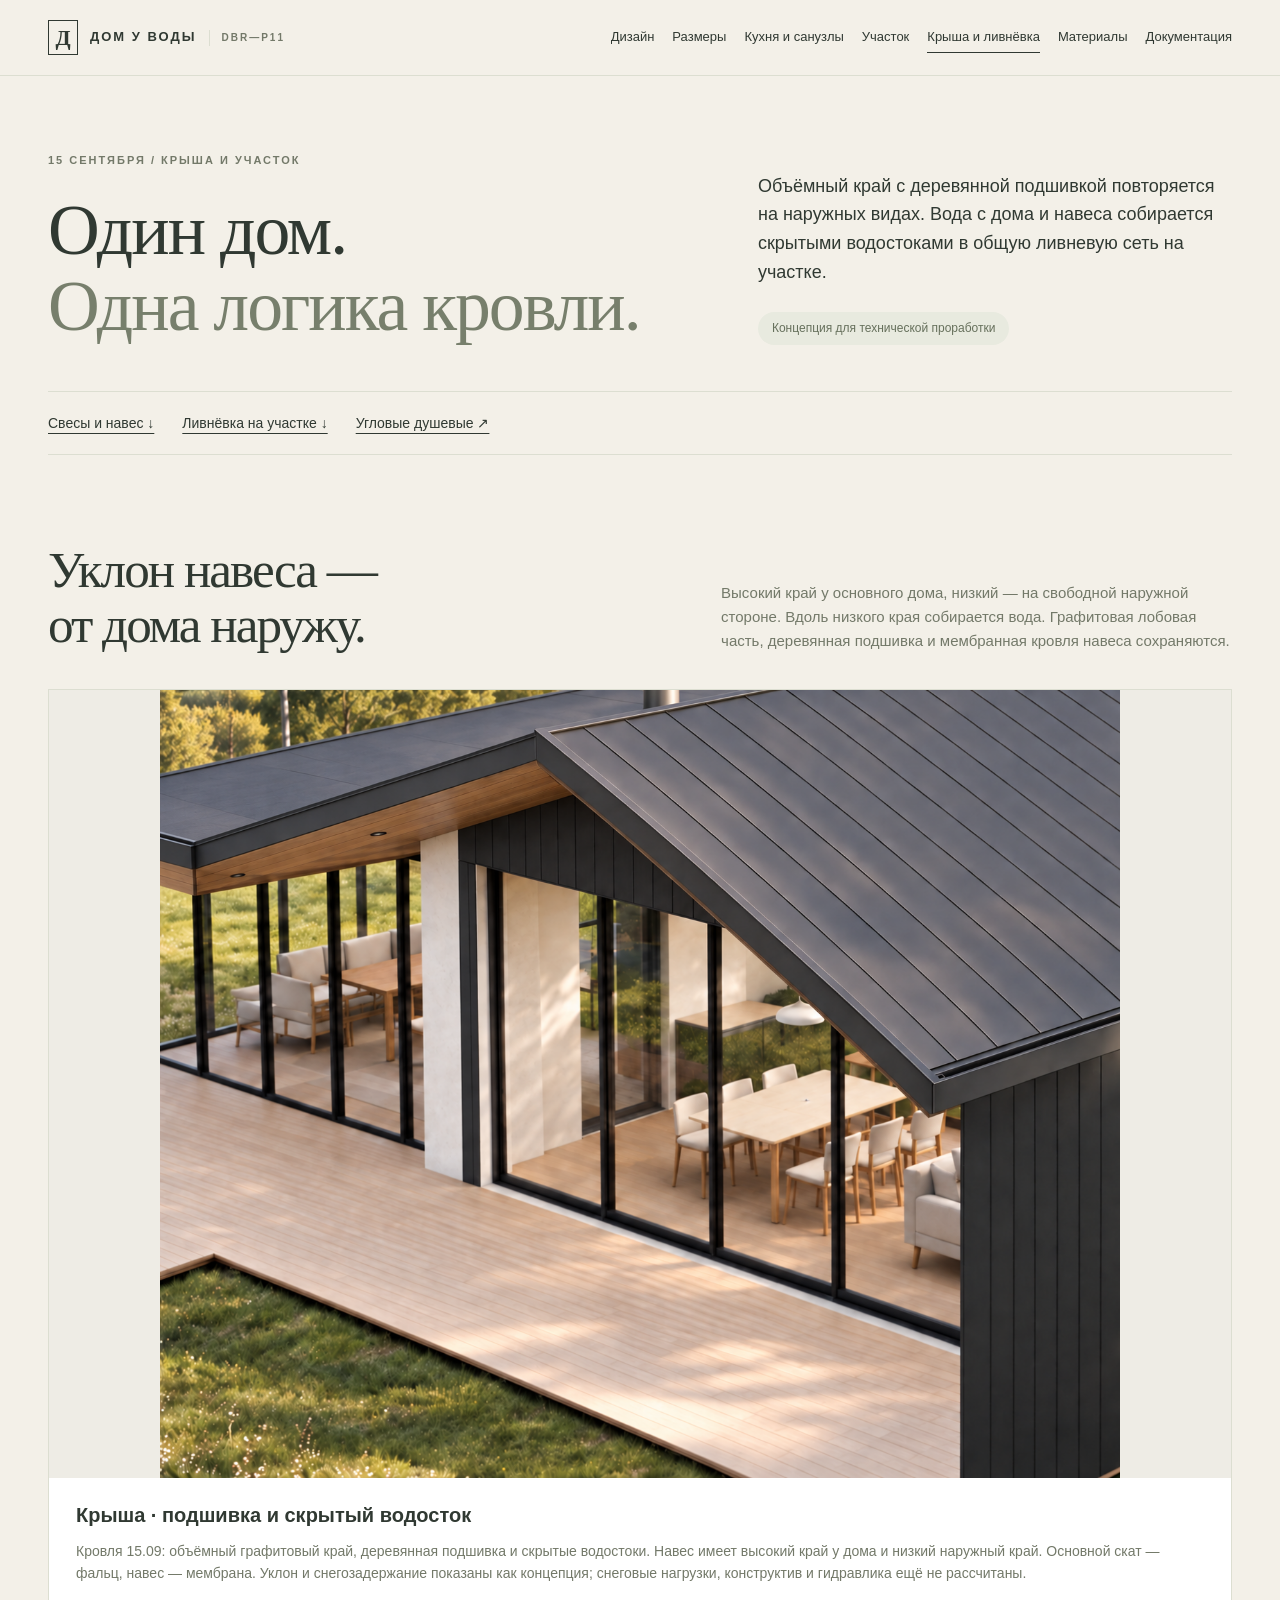
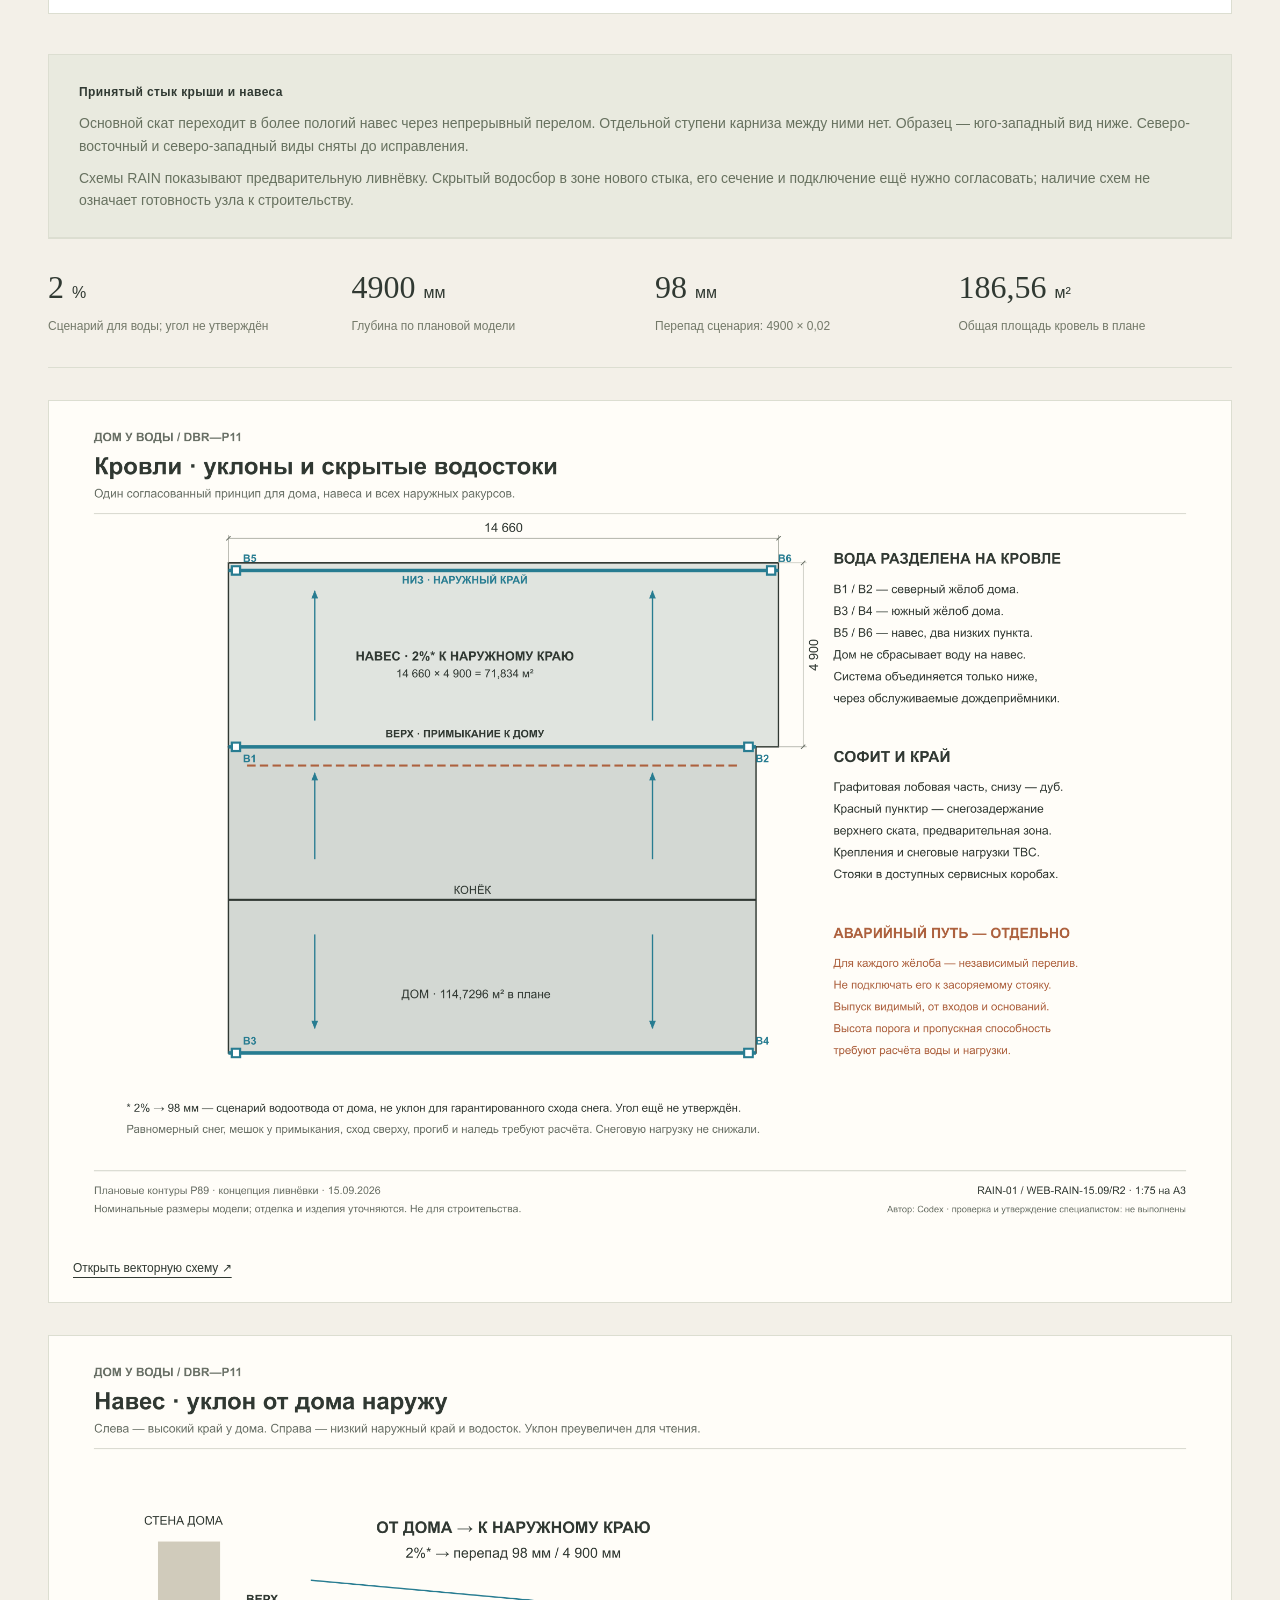
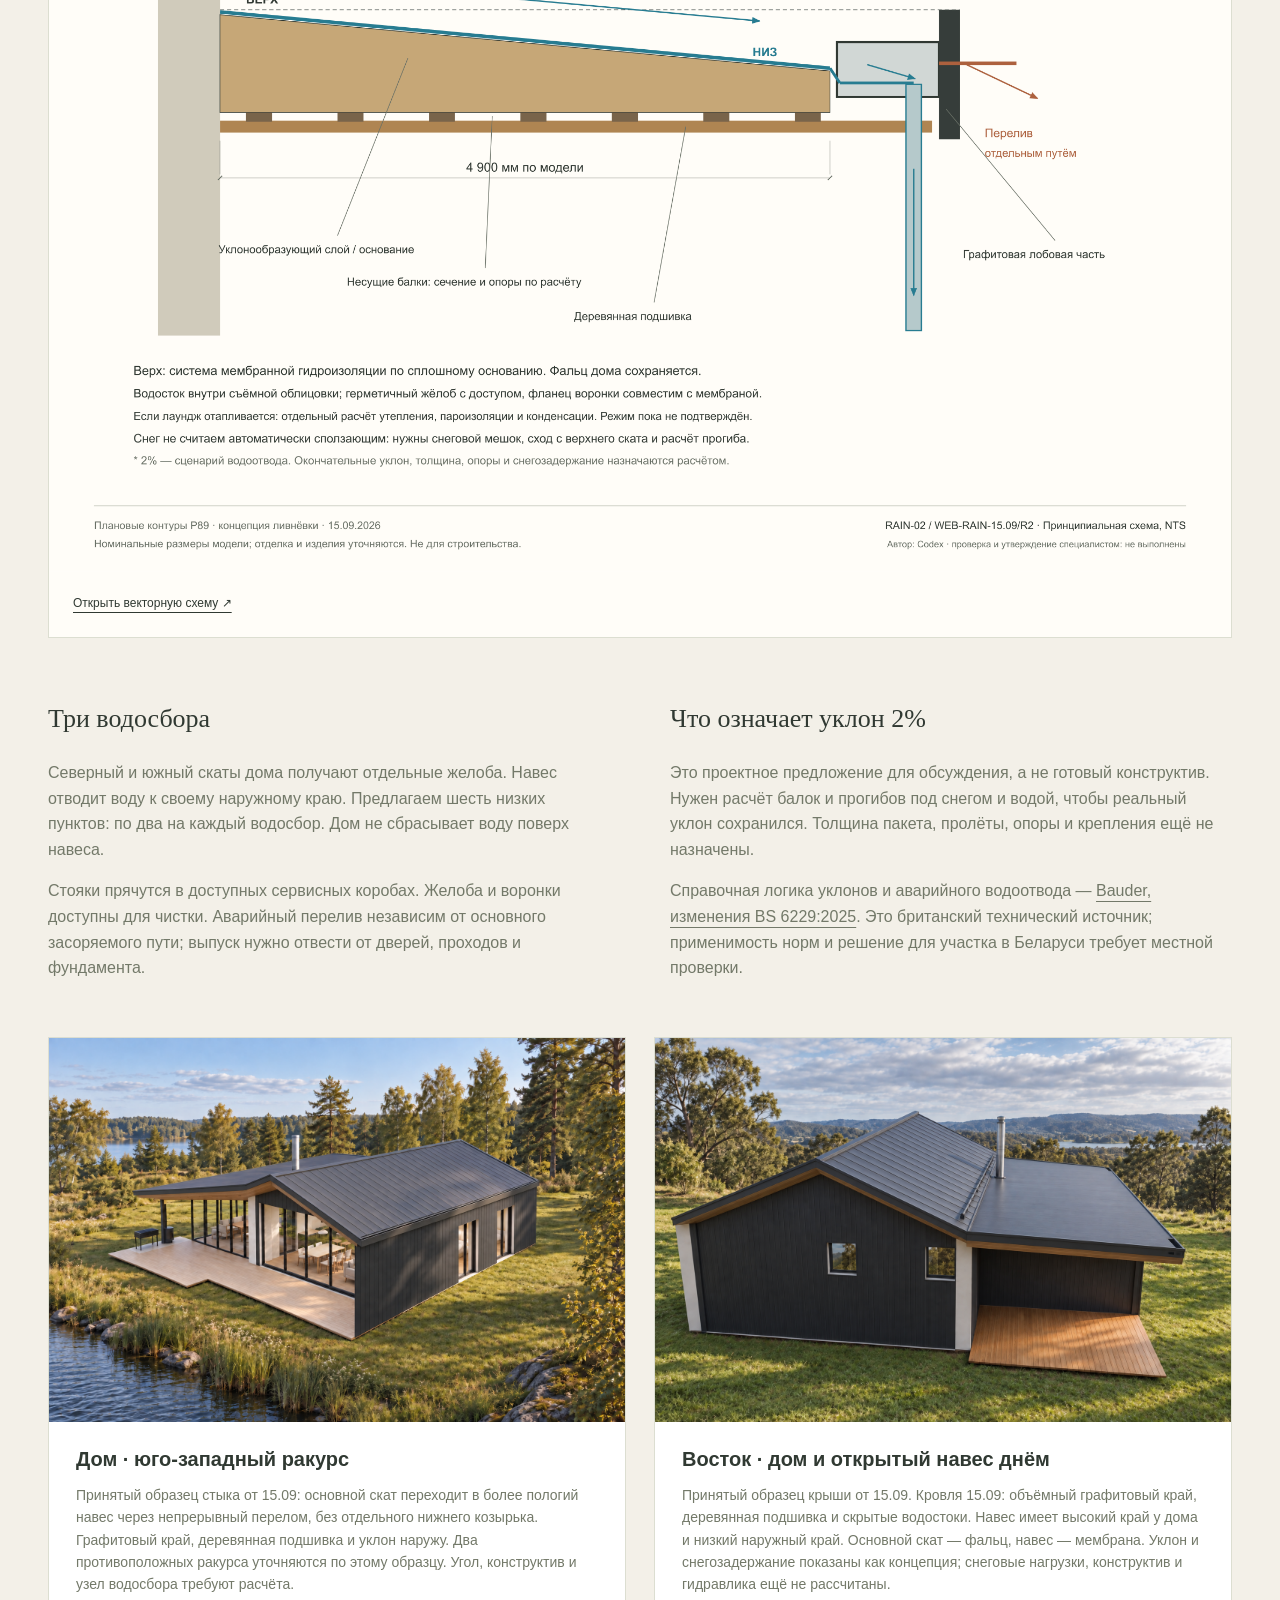
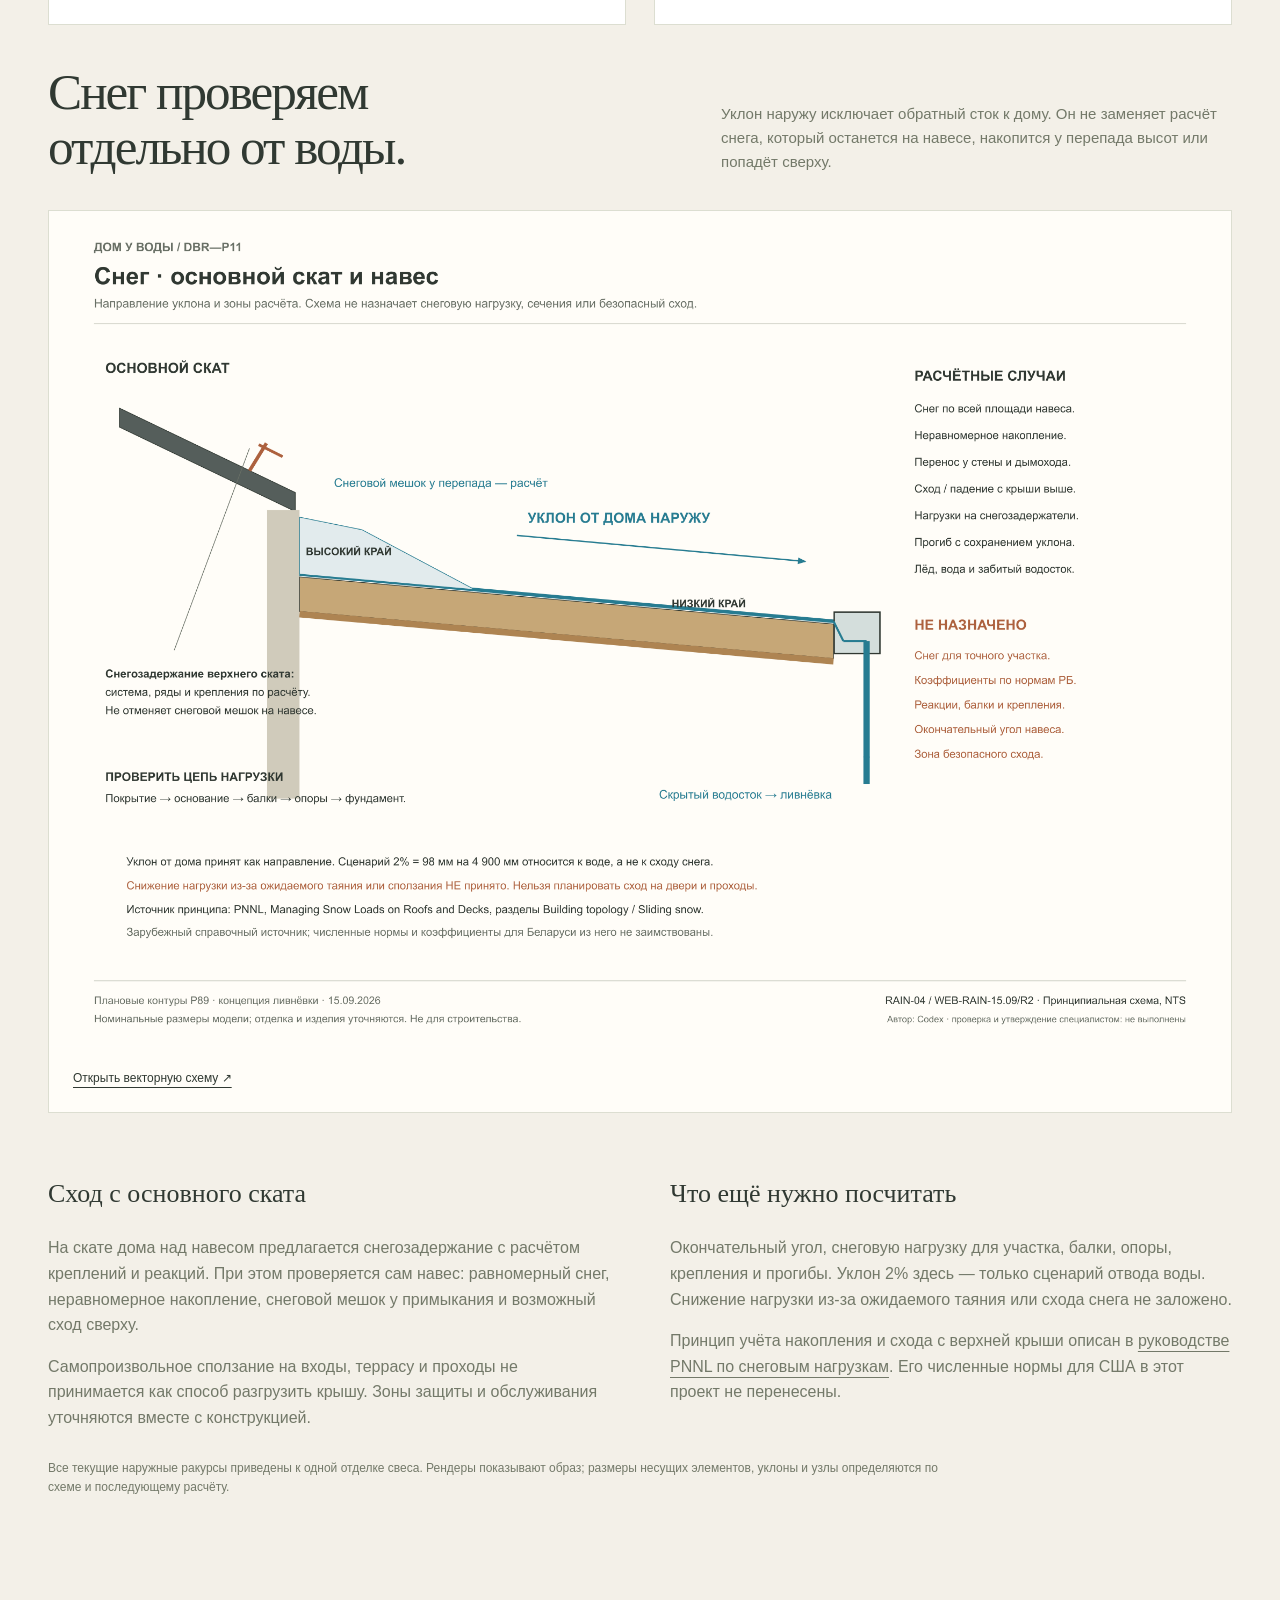
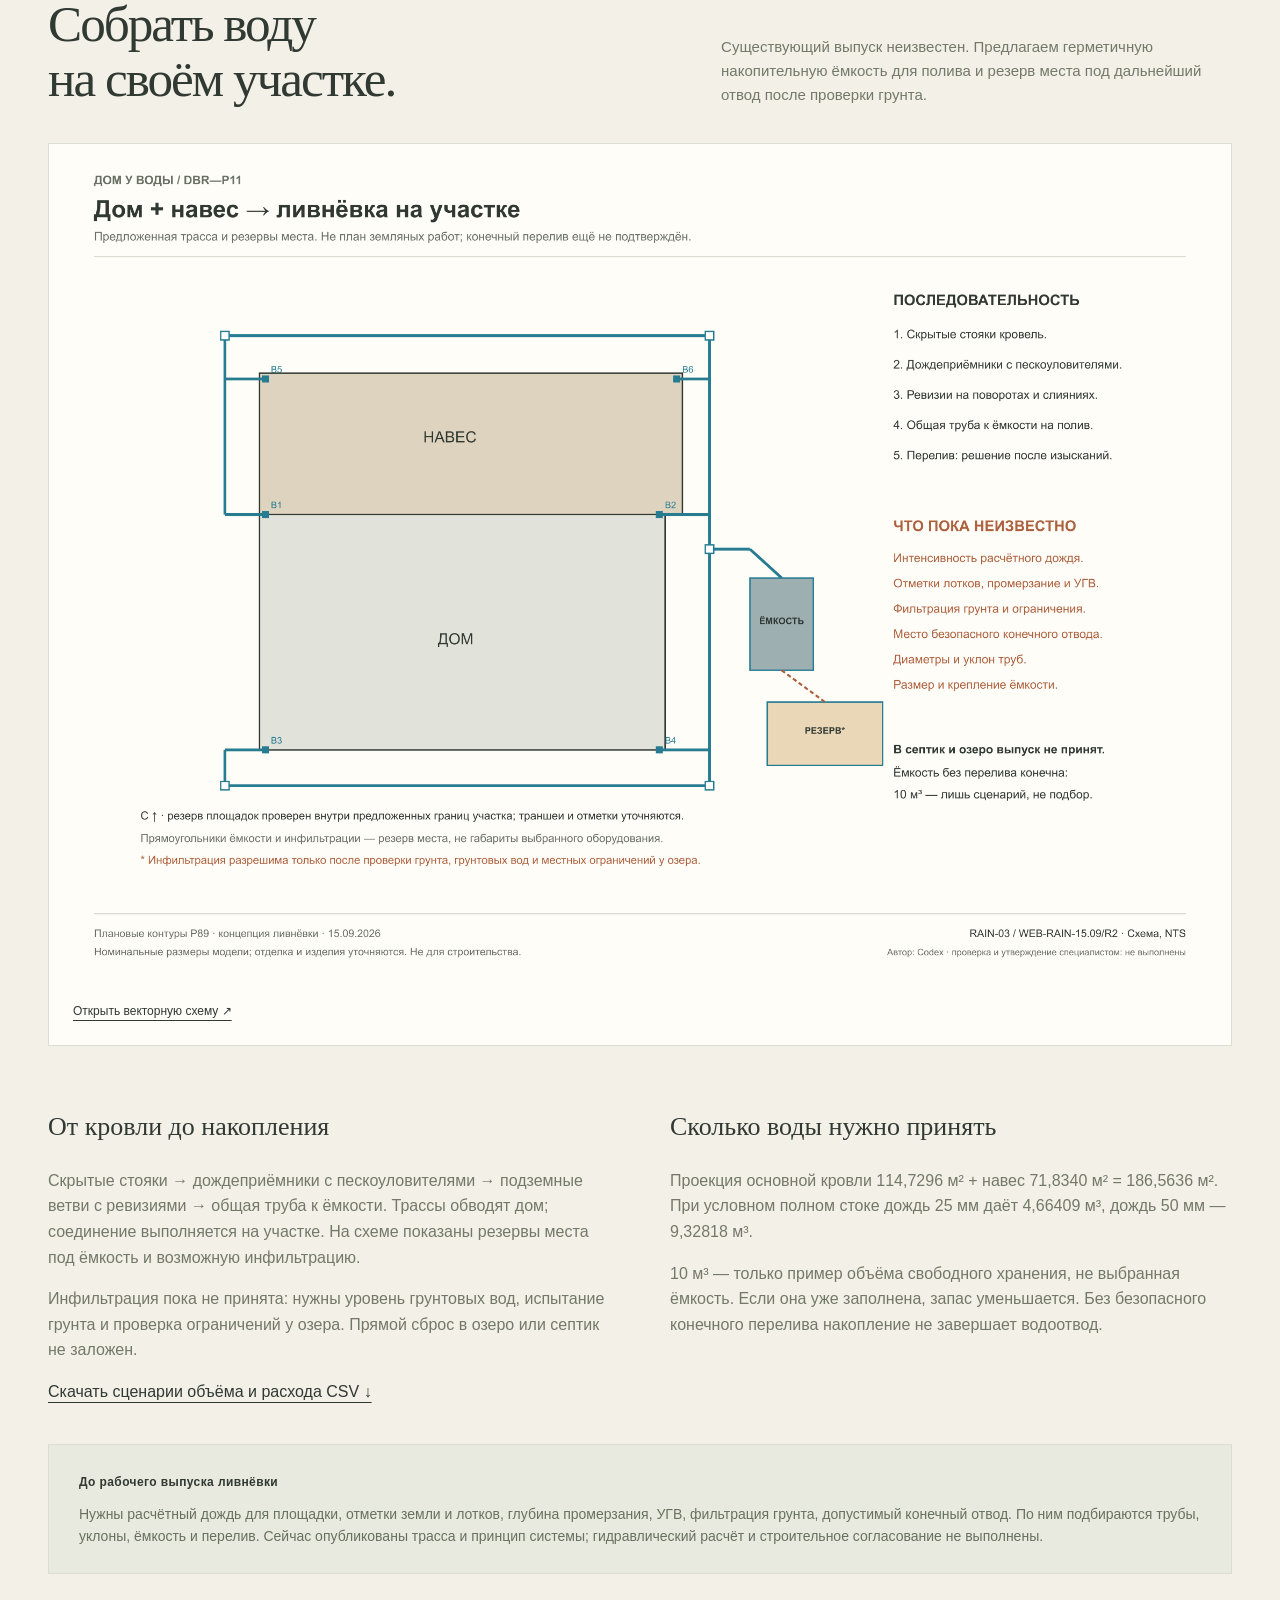
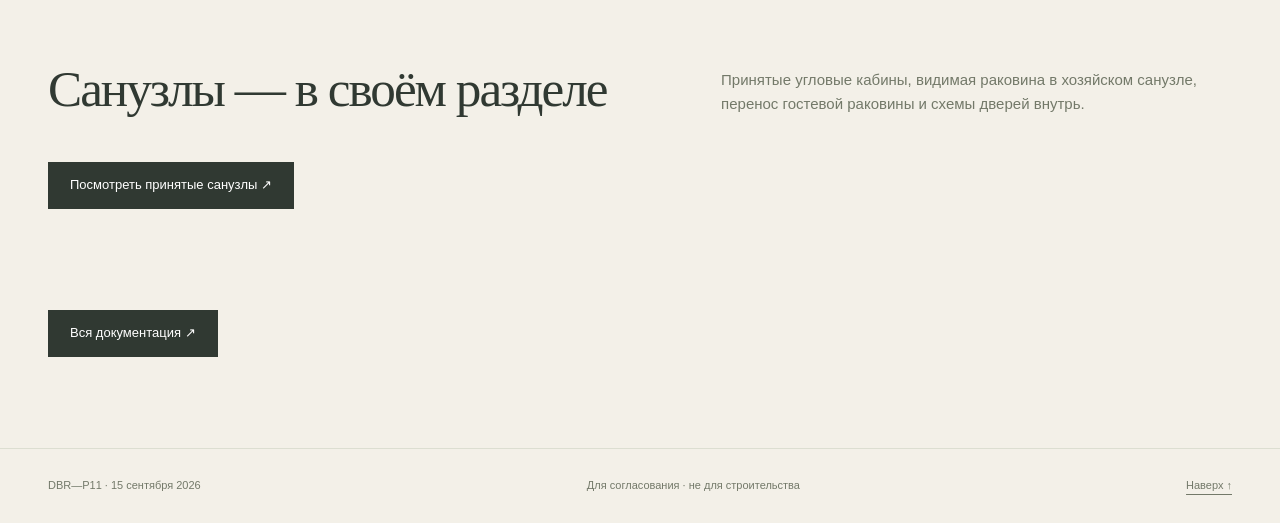
==== docs/details.html @ 64ac526a "Publish Braslav house review site" ====
<!doctype html>
<html lang="ru"><head><meta charset="utf-8"><meta name="viewport" content="width=device-width,initial-scale=1">
<meta name="description" content="Проект дома DBR-P11: планировки, интерьер, экстерьер и техническая документация для согласования.">
<meta name="theme-color" content="#323a35"><title>Крыша и ливнёвка · Дом у воды</title>
<link rel="stylesheet" href="assets/site.css"><script src="assets/site.js" defer></script></head><body>
<a class="skip" href="#main">К содержанию</a>
<header class="site-header"><a class="brand" href="index.html"><span class="brand-mark">Д</span> ДОМ У ВОДЫ <small>DBR—P11</small></a>
<nav aria-label="Основная навигация"><a  href="index.html">Дизайн</a><a  href="plans.html">Размеры</a><a  href="wet-zones.html">Кухня и санузлы</a><a  href="site-plan.html">Участок</a><a aria-current="page" href="details.html">Крыша и ливнёвка</a><a  href="materials.html">Материалы</a><a  href="technical.html">Документация</a></nav></header>
<main id="main"><section class="intro wrap"><div><p class="eyebrow">15 сентября / Крыша и участок</p><h1>Один дом.<br><em>Одна логика кровли.</em></h1></div><div class="intro-side"><p>Объёмный край с деревянной подшивкой повторяется на наружных видах. Вода с дома и навеса собирается скрытыми водостоками в общую ливневую сеть на участке.</p><span class="pill">Концепция для технической проработки</span></div></section>
<nav class="anchor-nav wrap" aria-label="Разделы кровли"><a href="#roof">Свесы и навес ↓</a><a href="#rainwater">Ливнёвка на участке ↓</a><a href="wet-zones.html#master">Угловые душевые ↗</a></nav>
<section class="section wrap" id="roof"><div class="section-heading"><h2>Уклон навеса —<br>от дома наружу.</h2><p>Высокий край у основного дома, низкий — на свободной наружной стороне. Вдоль низкого края собирается вода. Графитовая лобовая часть, деревянная подшивка и мембранная кровля навеса сохраняются.</p></div><article class="visual-card"><a class="zoom" href="assets/rain-2026-09-15/roof-soffit-membrane.png" data-title="Крыша · подшивка и скрытый водосток"><img src="assets/rain-2026-09-15/roof-soffit-membrane.png" width="1385" height="1136" loading="lazy" decoding="async" alt="Крыша · подшивка и скрытый водосток"><span class="zoom-label">Смотреть крупнее ↗</span></a><div class="card-copy"><h3>Крыша · подшивка и скрытый водосток</h3><p>Кровля 15.09: объёмный графитовый край, деревянная подшивка и скрытые водостоки. Навес имеет высокий край у дома и низкий наружный край. Основной скат — фальц, навес — мембрана. Уклон и снегозадержание показаны как концепция; снеговые нагрузки, конструктив и гидравлика ещё не рассчитаны.</p></div></article><div class="status-note spaced"><strong>Принятый стык крыши и навеса</strong><p>Основной скат переходит в более пологий навес через непрерывный перелом. Отдельной ступени карниза между ними нет. Образец — юго-западный вид ниже. Северо-восточный и северо-западный виды сняты до исправления.</p><p>Схемы RAIN показывают предварительную ливнёвку. Скрытый водосбор в зоне нового стыка, его сечение и подключение ещё нужно согласовать; наличие схем не означает готовность узла к строительству.</p></div><div class="metrics wet-metrics"><div><strong>2<small>%</small></strong><span>Сценарий для воды; угол не утверждён</span></div><div><strong>4900<small>мм</small></strong><span>Глубина по плановой модели</span></div><div><strong>98<small>мм</small></strong><span>Перепад сценария: 4900 × 0,02</span></div><div><strong>186,56<small>м²</small></strong><span>Общая площадь кровель в плане</span></div></div><article class="sheet-card"><a class="zoom" href="assets/rain-2026-09-15/RAIN-01-roofs.png" data-title="Кровли · уклоны, водосборы и скрытые стояки"><img src="assets/rain-2026-09-15/RAIN-01-roofs.png" width="2200" height="1556" loading="lazy" decoding="async" alt="Кровли · уклоны, водосборы и скрытые стояки"><span class="zoom-label">Смотреть крупнее ↗</span></a><div class="file-links"><a class="" href="assets/rain-2026-09-15/RAIN-01-roofs.svg">Открыть векторную схему ↗</a></div></article><article class="sheet-card"><a class="zoom" href="assets/rain-2026-09-15/RAIN-02-section.png" data-title="Навес · от высокого края у дома к наружному водостоку"><img src="assets/rain-2026-09-15/RAIN-02-section.png" width="2200" height="1556" loading="lazy" decoding="async" alt="Навес · от высокого края у дома к наружному водостоку"><span class="zoom-label">Смотреть крупнее ↗</span></a><div class="file-links"><a class="" href="assets/rain-2026-09-15/RAIN-02-section.svg">Открыть векторную схему ↗</a></div></article><div class="explain-grid spaced"><div><h3>Три водосбора</h3><p>Северный и южный скаты дома получают отдельные желоба. Навес отводит воду к своему наружному краю. Предлагаем шесть низких пунктов: по два на каждый водосбор. Дом не сбрасывает воду поверх навеса.</p><p>Стояки прячутся в доступных сервисных коробах. Желоба и воронки доступны для чистки. Аварийный перелив независим от основного засоряемого пути; выпуск нужно отвести от дверей, проходов и фундамента.</p></div><div><h3>Что означает уклон 2%</h3><p>Это проектное предложение для обсуждения, а не готовый конструктив. Нужен расчёт балок и прогибов под снегом и водой, чтобы реальный уклон сохранился. Толщина пакета, пролёты, опоры и крепления ещё не назначены.</p><p>Справочная логика уклонов и аварийного водоотвода — <a href="https://www.bauder.co.uk/technical-centre/standards-and-knowledge/bs-6229-2025-key-changes" target="_blank" rel="noopener">Bauder, изменения BS 6229:2025</a>. Это британский технический источник; применимость норм и решение для участка в Беларуси требует местной проверки.</p></div></div><div class="visual-grid spaced"><article class="visual-card"><a class="zoom" href="assets/rain-2026-09-15/exterior-southwest.png" data-title="Дом · юго-западный ракурс"><img src="assets/rain-2026-09-15/exterior-southwest.png" width="1536" height="1024" loading="lazy" decoding="async" alt="Дом · юго-западный ракурс"><span class="zoom-label">Смотреть крупнее ↗</span></a><div class="card-copy"><h3>Дом · юго-западный ракурс</h3><p>Принятый образец стыка от 15.09: основной скат переходит в более пологий навес через непрерывный перелом, без отдельного нижнего козырька. Графитовый край, деревянная подшивка и уклон наружу. Два противоположных ракурса уточняются по этому образцу. Угол, конструктив и узел водосбора требуют расчёта.</p></div></article><article class="visual-card"><a class="zoom" href="assets/rain-2026-09-15/exterior-east.png" data-title="Восток · дом и открытый навес днём"><img src="assets/rain-2026-09-15/exterior-east.png" width="1536" height="1024" loading="lazy" decoding="async" alt="Восток · дом и открытый навес днём"><span class="zoom-label">Смотреть крупнее ↗</span></a><div class="card-copy"><h3>Восток · дом и открытый навес днём</h3><p>Принятый образец крыши от 15.09. Кровля 15.09: объёмный графитовый край, деревянная подшивка и скрытые водостоки. Навес имеет высокий край у дома и низкий наружный край. Основной скат — фальц, навес — мембрана. Уклон и снегозадержание показаны как концепция; снеговые нагрузки, конструктив и гидравлика ещё не рассчитаны.</p></div></article></div><div class="section-heading spaced"><h2>Снег проверяем<br>отдельно от воды.</h2><p>Уклон наружу исключает обратный сток к дому. Он не заменяет расчёт снега, который останется на навесе, накопится у перепада высот или попадёт сверху.</p></div><article class="sheet-card"><a class="zoom" href="assets/rain-2026-09-15/RAIN-04-snow.png" data-title="Снег · основной скат, навес и направление наружу"><img src="assets/rain-2026-09-15/RAIN-04-snow.png" width="2200" height="1556" loading="lazy" decoding="async" alt="Снег · основной скат, навес и направление наружу"><span class="zoom-label">Смотреть крупнее ↗</span></a><div class="file-links"><a class="" href="assets/rain-2026-09-15/RAIN-04-snow.svg">Открыть векторную схему ↗</a></div></article><div class="explain-grid spaced"><div><h3>Сход с основного ската</h3><p>На скате дома над навесом предлагается снегозадержание с расчётом креплений и реакций. При этом проверяется сам навес: равномерный снег, неравномерное накопление, снеговой мешок у примыкания и возможный сход сверху.</p><p>Самопроизвольное сползание на входы, террасу и проходы не принимается как способ разгрузить крышу. Зоны защиты и обслуживания уточняются вместе с конструкцией.</p></div><div><h3>Что ещё нужно посчитать</h3><p>Окончательный угол, снеговую нагрузку для участка, балки, опоры, крепления и прогибы. Уклон 2% здесь — только сценарий отвода воды. Снижение нагрузки из-за ожидаемого таяния или схода снега не заложено.</p><p>Принцип учёта накопления и схода с верхней крыши описан в <a href="https://basc.pnnl.gov/resource-guides/managing-snow-loads-roofs-and-decks" target="_blank" rel="noopener">руководстве PNNL по снеговым нагрузкам</a>. Его численные нормы для США в этот проект не перенесены.</p></div></div><p class="source-note">Все текущие наружные ракурсы приведены к одной отделке свеса. Рендеры показывают образ; размеры несущих элементов, уклоны и узлы определяются по схеме и последующему расчёту.</p></section>
<section class="section wrap" id="rainwater"><div class="section-heading"><h2>Собрать воду<br>на своём участке.</h2><p>Существующий выпуск неизвестен. Предлагаем герметичную накопительную ёмкость для полива и резерв места под дальнейший отвод после проверки грунта.</p></div><article class="sheet-card"><a class="zoom" href="assets/rain-2026-09-15/RAIN-03-site.png" data-title="Дом и навес · общая ливнёвка, накопление и резерв места"><img src="assets/rain-2026-09-15/RAIN-03-site.png" width="2200" height="1556" loading="lazy" decoding="async" alt="Дом и навес · общая ливнёвка, накопление и резерв места"><span class="zoom-label">Смотреть крупнее ↗</span></a><div class="file-links"><a class="" href="assets/rain-2026-09-15/RAIN-03-site.svg">Открыть векторную схему ↗</a></div></article><div class="explain-grid spaced"><div><h3>От кровли до накопления</h3><p>Скрытые стояки → дождеприёмники с пескоуловителями → подземные ветви с ревизиями → общая труба к ёмкости. Трассы обводят дом; соединение выполняется на участке. На схеме показаны резервы места под ёмкость и возможную инфильтрацию.</p><p>Инфильтрация пока не принята: нужны уровень грунтовых вод, испытание грунта и проверка ограничений у озера. Прямой сброс в озеро или септик не заложен.</p></div><div><h3>Сколько воды нужно принять</h3><p>Проекция основной кровли 114,7296 м² + навес 71,8340 м² = 186,5636 м². При условном полном стоке дождь 25 мм даёт 4,66409 м³, дождь 50 мм — 9,32818 м³.</p><p>10 м³ — только пример объёма свободного хранения, не выбранная ёмкость. Если она уже заполнена, запас уменьшается. Без безопасного конечного перелива накопление не завершает водоотвод.</p></div></div><a class="" href="assets/rain-2026-09-15/rainfall-scenarios.csv">Скачать сценарии объёма и расхода CSV ↓</a><div class="status-note spaced"><strong>До рабочего выпуска ливнёвки</strong><p>Нужны расчётный дождь для площадки, отметки земли и лотков, глубина промерзания, УГВ, фильтрация грунта, допустимый конечный отвод. По ним подбираются трубы, уклоны, ёмкость и перелив. Сейчас опубликованы трасса и принцип системы; гидравлический расчёт и строительное согласование не выполнены.</p></div></section>
<section class="section wrap" id="shower"><div class="section-heading"><h2>Санузлы — в своём разделе</h2><p>Принятые угловые кабины, видимая раковина в хозяйском санузле, перенос гостевой раковины и схемы дверей внутрь.</p></div><a class="button" href="wet-zones.html#master">Посмотреть принятые санузлы ↗</a></section><div class="closing wrap"><a class="button" href="technical.html">Вся документация ↗</a></div></main>
<footer><span>DBR—P11 · 15 сентября 2026</span><span>Для согласования · не для строительства</span><a href="#main">Наверх ↑</a></footer>
<dialog id="viewer" aria-label="Просмотр изображения"><div class="viewer-top"><span id="viewer-title"></span><button id="close-viewer" aria-label="Закрыть изображение">Закрыть ×</button></div><img id="viewer-image" alt=""><div class="viewer-bottom"><button id="previous-view" aria-label="Предыдущее изображение">←</button><span id="viewer-counter"></span><a id="original-view" target="_blank" rel="noopener">Открыть оригинал ↗</a><button id="next-view" aria-label="Следующее изображение">→</button></div></dialog>
</body></html>
---- docs/assets/site.css ----
:root{--paper:#f3f0e8;--ink:#303932;--muted:#737969;--line:#dcded1;--white:#fff;--accent:#8a6e50}*{box-sizing:border-box}html{scroll-behavior:smooth;scroll-padding-top:95px}body{margin:0;background:var(--paper);color:var(--ink);font:16px/1.6 -apple-system,BlinkMacSystemFont,"Segoe UI",Arial,sans-serif}a{color:inherit;text-decoration-thickness:1px;text-underline-offset:5px}button,input{font:inherit}button,a,input,summary{-webkit-tap-highlight-color:transparent}button,summary{cursor:pointer}a:focus-visible,button:focus-visible,input:focus-visible,summary:focus-visible{outline:3px solid var(--accent);outline-offset:4px}.wrap{max-width:1512px;margin-left:auto;margin-right:auto;width:calc(100% - 96px)}.skip{position:fixed;top:-90px;left:20px;z-index:99;padding:12px;background:white}.skip:focus{top:10px}.site-header{position:sticky;top:0;z-index:10;display:flex;align-items:center;justify-content:space-between;gap:24px;padding:20px 48px;border-bottom:1px solid var(--line);background:rgba(243,240,232,.97);backdrop-filter:blur(10px)}.brand{display:flex;gap:12px;align-items:center;white-space:nowrap;font-size:13px;letter-spacing:2px;text-decoration:none;font-weight:650}.brand-mark{display:inline-flex;align-items:center;justify-content:center;border:1px solid var(--ink);width:30px;height:35px;font-family:Georgia,serif;font-size:22px;letter-spacing:0}.brand small{font-size:10px;color:var(--muted);border-left:1px solid var(--line);padding-left:12px}.site-header nav{display:flex;gap:26px;font-size:13px}.site-header nav a{text-decoration:none;padding:5px 0}.site-header nav a[aria-current]{border-bottom:1px solid}.intro{display:grid;grid-template-columns:1.35fr 1fr;gap:70px;padding-top:76px;padding-bottom:46px;align-items:end}.eyebrow{text-transform:uppercase;letter-spacing:2px;font-size:11px;font-weight:650;margin:0 0 22px;color:var(--muted)}h1,h2{font-family:Georgia,"Times New Roman",serif;font-weight:400;line-height:1.07;letter-spacing:-2px;margin:0}h1{font-size:clamp(40px,5.6vw,83px)}h1 em{font-style:normal;color:#777f6c}.intro-side p{font-size:18px;max-width:490px;margin:0 0 25px}.pill{display:inline-block;padding:7px 14px;background:#e8eadf;color:#66705c;border-radius:30px;font-size:12px}.hero .zoom{display:block}.hero img{width:100%;height:auto;display:block}.hero-caption{display:flex;justify-content:space-between;gap:15px;background:#e6e7db;padding:18px 24px;font-size:13px;color:#59634f}.zoom{position:relative;display:block;overflow:hidden}.zoom-label{position:absolute;bottom:14px;right:14px;background:rgba(250,250,244,.92);border-radius:20px;padding:6px 12px;font-size:11px;opacity:0;transition:opacity .15s}.zoom:hover .zoom-label,.zoom:focus-visible .zoom-label{opacity:1}.stats{display:grid;grid-template-columns:1fr 1fr 1fr 1.3fr;border-bottom:1px solid var(--line);padding:35px 0;gap:28px;align-items:center}.stats>div{display:flex;align-items:center;gap:16px}.stats strong{font:42px/1.1 Georgia,serif;font-weight:400}.stats span{font-size:12px;color:var(--muted)}.stats>a{font-size:13px;text-decoration:none;display:flex;justify-content:space-between;border-bottom:1px solid;padding:10px 0}.stats>a span{font-size:22px;color:var(--ink)}.section{padding-top:88px}.section-heading{display:grid;grid-template-columns:1.2fr 1fr;gap:60px;align-items:end;margin-bottom:36px}.section-heading h2{font-size:clamp(34px,4vw,56px)}.section-heading .eyebrow{margin-bottom:16px}.section-heading>p{font-size:15px;color:var(--muted);margin:0;max-width:520px}.plan-grid{display:grid;grid-template-columns:repeat(3,1fr);gap:24px}.visual-card{background:var(--white);border:1px solid var(--line);min-width:0}.visual-card img{display:block;width:100%;height:auto;aspect-ratio:3/2;object-fit:contain;background:#eeece5}.plan-grid img{aspect-ratio:2000/1415;background:white}.card-copy{padding:24px 27px 28px}.card-copy h3{font-size:20px;font-weight:550;line-height:1.3;margin:0 0 12px}.card-copy p{color:var(--muted);font-size:14px;margin:0}.file-links{display:flex;gap:20px;font-size:12px;margin-top:22px}.room-nav{display:flex;flex-wrap:wrap;gap:10px;margin:24px 0 48px}.room-nav button{border:1px solid var(--line);color:var(--muted);border-radius:40px;background:transparent;padding:9px 17px;font-size:13px}.room-nav button.selected{background:var(--ink);color:var(--white);border-color:var(--ink)}.room-heading{display:flex;justify-content:space-between;align-items:center;gap:20px;margin-bottom:25px}.room-heading h3{font:30px/1.2 Georgia,serif;margin:0}.room-heading h3 span{font:11px/1 Arial,sans-serif;color:var(--muted);display:inline-block;width:42px}.room-heading>span{font-size:12px;white-space:nowrap;color:var(--muted)}.visual-grid{display:grid;grid-template-columns:repeat(2,1fr);gap:28px}.room-section{margin-bottom:72px}.room-section[hidden],.doc-row[hidden],.doc-group[hidden]{display:none}.technical-cta{background:var(--ink);color:#faf9f3;padding:60px 65px;margin-bottom:70px}.technical-cta .eyebrow{color:#c5c8b9}.technical-cta h2{font-size:54px}.technical-cta>p:not(.eyebrow){max-width:640px;color:#d0d2c9}.button{display:inline-block;padding:13px 22px;background:var(--ink);color:#fff;text-decoration:none;font-size:13px;margin:10px 0 16px}.button.light{background:#f4f2eb;color:var(--ink)}.small{font-size:12px}.status-note{padding:25px 30px;border:1px solid var(--line);background:#e9eadf;font-size:14px}.status-note strong{font-size:12px;letter-spacing:.4px}.status-note p{color:#67715f;max-width:1160px;margin:10px 0 0}.pdf-grid{display:grid;grid-template-columns:repeat(3,1fr);gap:22px}.pdf-card{background:white;border:1px solid var(--line);padding:26px;display:flex;flex-direction:column;min-height:215px}.pdf-meta{display:flex;justify-content:space-between;gap:20px;font-size:11px;color:var(--muted);margin-bottom:22px}.pdf-card:first-child{background:var(--ink);color:white}.pdf-card:first-child .pdf-meta{color:#d4d7cc}.pdf-card h3{font-size:21px;font-weight:500;line-height:1.35;margin:0 0 22px}.pdf-card p{font-size:12px;color:var(--muted)}.pdf-open{font-size:12px;margin-top:auto;align-self:flex-start}.search-label{display:block;font-size:13px;margin-bottom:8px}#doc-search{border:1px solid #bfc4b4;background:#fff;color:var(--ink);padding:16px 20px;width:100%;max-width:640px;border-radius:0;margin-bottom:12px}.doc-group{border-top:1px solid var(--line)}.doc-group:last-child{border-bottom:1px solid var(--line)}.doc-group summary{display:flex;gap:20px;align-items:center;padding:24px 0;font:26px/1.2 Georgia,serif;list-style:none}.doc-group summary::-webkit-details-marker{display:none}.doc-group summary:after{content:'+';font:26px Arial;margin-left:10px}.doc-group[open] summary:after{content:'−'}.doc-group summary .count{font:12px Arial;color:var(--muted);margin-left:auto;white-space:nowrap}.doc-group ul{list-style:none;padding:0;margin:0 0 22px}.doc-row{border-top:1px solid var(--line);padding:17px 20px;display:flex;justify-content:space-between;align-items:center;gap:20px;background:#fbfaf6}.doc-row a{font-size:14px}.doc-row small{display:block;color:var(--muted);font-size:10px;margin-top:7px;overflow-wrap:anywhere}.doc-row>span{font-size:11px;color:var(--muted);white-space:nowrap}.closing{padding:75px 0}.closing h2{font-size:38px}.closing p{max-width:780px;color:var(--muted)}footer{padding:28px 48px;border-top:1px solid var(--line);display:flex;justify-content:space-between;gap:20px;font-size:11px;color:var(--muted)}dialog{background:#171b18;color:#f8f8f3;border:0;padding:18px;width:calc(100vw - 36px);max-width:1720px;max-height:96vh}dialog::backdrop{background:rgba(10,15,10,.86)}#viewer-image{display:block;max-width:100%;max-height:76vh;margin:auto;object-fit:contain}.viewer-top,.viewer-bottom{display:flex;gap:20px;align-items:center;justify-content:space-between;font-size:12px;padding:10px 0}.viewer-top button,.viewer-bottom button{color:white;background:none;border:1px solid #798276;padding:7px 14px}.viewer-top #viewer-title{max-width:80%;line-height:1.3}.viewer-bottom a{margin-left:auto}body:has(dialog[open]){overflow:hidden}@media(max-width:1000px){.wrap{width:calc(100% - 48px)}.site-header{padding:16px 24px}.intro{gap:30px;padding-top:48px}.intro-side p{font-size:15px}.stats{gap:18px}.stats>div{flex-direction:column;align-items:flex-start;gap:4px}.plan-grid,.pdf-grid{grid-template-columns:repeat(2,1fr)}.plan-grid .visual-card:last-child{grid-column:1/-1;max-width:720px}.section-heading{gap:28px}.card-copy{padding:20px}.card-copy h3{font-size:18px}.brand small{display:none}footer{padding:25px}}@media(max-width:640px){.wrap{width:calc(100% - 32px)}.site-header{padding:12px 16px;gap:10px;align-items:flex-start;flex-direction:column}.brand{font-size:11px}.brand-mark{height:27px;width:24px;font-size:19px}.site-header nav{font-size:12px;gap:24px;width:100%}.intro{grid-template-columns:1fr;gap:23px;padding-top:37px;padding-bottom:28px}.eyebrow{font-size:10px;margin-bottom:18px}h1{font-size:45px;letter-spacing:-1.6px}.intro-side p{font-size:15px;margin-bottom:18px}.hero-caption{padding:12px;font-size:10px}.hero-caption span:last-child{display:none}.stats{grid-template-columns:repeat(3,1fr);gap:18px;padding:24px 0}.stats strong{font-size:33px}.stats span{font-size:10px}.stats>a{grid-column:1/-1;font-size:12px}.section{padding-top:48px}.section-heading{grid-template-columns:1fr;gap:16px;margin-bottom:24px}.section-heading h2{font-size:38px;letter-spacing:-1.5px}.section-heading>p{font-size:14px}.plan-grid,.pdf-grid,.visual-grid{grid-template-columns:1fr;gap:20px}.plan-grid .visual-card:last-child{grid-column:auto}.card-copy{padding:20px}.card-copy h3{font-size:19px}.card-copy p{font-size:13px}.room-nav{flex-wrap:nowrap;overflow-x:auto;padding-bottom:12px;margin-bottom:30px}.room-nav button{flex-shrink:0;font-size:12px;padding:8px 13px}.room-heading{gap:10px}.room-heading h3{font-size:25px}.room-heading h3 span{width:29px}.room-heading>span{font-size:10px}.room-section{margin-bottom:42px}.technical-cta{padding:30px 24px;margin-bottom:40px}.technical-cta h2{font-size:39px;letter-spacing:-1px}.technical-cta>p{font-size:14px}.technical-cta .small{font-size:11px}.status-note{padding:20px}.pdf-card{min-height:185px}.doc-group summary{font-size:23px;gap:8px}.doc-group summary .count{font-size:10px}.doc-row{padding:16px 10px;align-items:flex-start;flex-direction:column;gap:10px}.closing{padding:45px 0}.closing h2{font-size:32px;letter-spacing:-1px}.closing p{font-size:14px}footer{padding:22px 16px;flex-direction:column;gap:10px}dialog{padding:10px;width:calc(100vw - 14px)}.viewer-top,.viewer-bottom{gap:8px;font-size:10px}#viewer-image{max-height:70vh}.viewer-top #viewer-title{max-width:68%}.viewer-top button,.viewer-bottom button{padding:6px 9px}}@media(prefers-reduced-motion:reduce){html{scroll-behavior:auto}*{transition:none!important}}
.metrics{display:grid;grid-template-columns:repeat(4,1fr);gap:30px;padding:30px 0;border-block:1px solid var(--line)}.metrics strong{display:block;font:48px/1.15 Georgia,serif}.metrics strong small{font:16px Arial,sans-serif;margin-left:8px}.metrics span{display:block;font-size:12px;color:var(--muted);margin-top:12px}.update-links{display:grid;grid-template-columns:repeat(3,1fr);gap:24px;padding-top:34px}.update-links a{background:#e8e8dd;padding:24px;text-decoration:none}.update-links span{display:block;color:var(--muted);font-size:11px;letter-spacing:1px;margin-bottom:12px}.update-links strong{font-size:17px;font-weight:500}.sheet-stack{display:grid;gap:32px;margin-top:18px}.sheet-stack .visual-card img{aspect-ratio:auto}.sheet-card{border:1px solid var(--line);background:#fffdf8;margin:32px 0}.sheet-card img{display:block;width:100%;height:auto}.sheet-card .file-links{padding:0 24px 24px}.explain-grid{display:grid;grid-template-columns:1fr 1fr;gap:60px}.explain-grid h3{font:26px Georgia,serif}.explain-grid p{font-size:16px;color:var(--muted)}.table-scroll{overflow:auto;border:1px solid var(--line);margin-bottom:20px}table{border-collapse:collapse;width:100%;background:#fffdf8}th,td{text-align:left;padding:18px 22px;border-bottom:1px solid var(--line)}thead{font-size:12px;color:var(--muted)}tbody th{font-weight:500}td.numeric{text-align:right;font-variant-numeric:tabular-nums;white-space:nowrap}.total{background:#e6e7dc}.spaced{margin-top:40px}.source-note{font-size:12px;color:var(--muted);max-width:900px}.file-links{flex-wrap:wrap}.site-header nav{flex-wrap:wrap;justify-content:flex-end;gap:18px}
@media(max-width:1000px){.brand small{display:none}.site-header{padding-inline:24px}.metrics strong{font-size:38px}.metrics{gap:20px}.update-links{gap:12px}.update-links a{padding:18px}}
@media(max-width:650px){.metrics{grid-template-columns:1fr 1fr}.update-links,.explain-grid{grid-template-columns:1fr}.explain-grid{gap:14px}.site-header nav{justify-content:flex-start;gap:15px;font-size:12px}.site-header{align-items:flex-start;flex-direction:column;gap:10px}.sheet-card .file-links{padding:0 16px 20px}.metrics strong{font-size:34px}.table-scroll table{min-width:680px}th,td{padding:13px 16px}.sheet-stack{gap:20px}.source-note{font-size:12px}.sheet-card{margin:20px 0}}

.anchor-nav{display:flex;flex-wrap:wrap;gap:12px 28px;border-block:1px solid var(--line);padding-block:20px;font-size:14px}.update-links{grid-template-columns:repeat(4,1fr)}.wet-metrics strong{font-size:clamp(24px,2.5vw,38px)}@media(max-width:1000px){.update-links{grid-template-columns:repeat(2,1fr)}}@media(max-width:650px){.update-links{grid-template-columns:1fr}.anchor-nav{font-size:13px;gap:12px 20px}}

/* Keep anchored sections below the sticky navigation. */
.section[id]{scroll-margin-top:100px}

/* Quantity workbook publication. */
.q-actions{display:flex;align-items:center;flex-wrap:wrap;gap:14px;margin-bottom:30px}.q-actions .button{margin:0}.q-actions>a:not(.button){font-size:13px;margin-left:auto}.q-metrics{display:grid;grid-template-columns:repeat(4,1fr);border:1px solid var(--line);background:#e9ebdf}.q-metrics article{padding:27px;border-right:1px solid var(--line)}.q-metrics article:last-child{border-right:0}.q-metrics span{font-size:12px;color:var(--muted)}.q-metrics strong{display:block;font:38px/1.35 Georgia,serif;margin:10px 0}.q-metrics strong small{font:14px Arial}.q-metrics p{font-size:12px;color:var(--muted);margin:0}.q-jumps{display:flex;flex-wrap:wrap;gap:24px;padding:22px 0;border-bottom:1px solid var(--line);font-size:13px}.q-controls{display:flex;gap:20px;align-items:end;margin-bottom:20px;flex-wrap:wrap}.q-controls label{display:grid;gap:7px;font-size:12px}.q-controls input,.q-controls select{padding:12px 15px;border:1px solid #c2c6b7;background:white;color:var(--ink);border-radius:0;font:14px inherit}.q-controls input{width:360px;max-width:100%}.q-controls p{margin:0 0 12px auto;font-size:12px;color:var(--muted)}.q-table-scroll{overflow-x:auto;border:1px solid var(--line);background:white}.q-table{border-collapse:collapse;width:100%;min-width:850px;font-size:14px;line-height:1.4}.q-table th,.q-table td{text-align:left;padding:20px 18px;vertical-align:top;border-bottom:1px solid var(--line)}.q-table thead{background:var(--ink);color:white;font-size:12px}.q-table thead th{font-weight:500}.q-table tbody th{font-weight:500;width:43%;min-width:290px}.q-table small{font-size:11px;color:var(--muted)}.q-table th small,.q-table td:last-child small{display:block;margin-top:7px;line-height:1.5}.q-table td{font-variant-numeric:tabular-nums}.q-table tr:last-child>*{border-bottom:0}.q-table tr[hidden]{display:none}.q-table tbody tr:nth-child(even){background:#faf9f4}.q-table .q-order{font-weight:650;white-space:nowrap}.q-table .q-pending{color:#9b743c;font-weight:500}.q-surface-grid{display:grid;grid-template-columns:repeat(4,1fr);gap:18px}.q-surface-grid article{border:1px solid var(--line);padding:22px;background:#faf9f4}.q-surface-grid h3{font-size:15px;line-height:1.4;margin:0 0 16px;font-weight:500;min-height:42px}.q-surface-grid strong{font:27px Georgia,serif}.q-surface-grid p{font-size:12px;color:var(--muted);margin:15px 0 0}.q-layout-grid img{aspect-ratio:14/9}.q-methods details{border-top:1px solid var(--line);padding:21px 0}.q-methods details:last-child{border-bottom:1px solid var(--line)}.q-methods summary{font-size:20px;font-weight:500}.q-methods p{font-size:14px;max-width:1000px;color:var(--muted);margin:16px 0 0}.q-download{margin-top:64px;margin-bottom:64px;background:var(--ink);color:white;padding:38px}.q-download h2{font-size:38px}.q-download p{font-size:14px;color:#d0d4c8}.q-download .button{background:#f3f0e8;color:var(--ink);margin-right:14px}.site-header nav{min-width:0;overflow-x:auto;white-space:nowrap;flex-shrink:1}.site-header nav a{flex-shrink:0}
@media(max-width:1100px){.q-metrics,.q-surface-grid{grid-template-columns:repeat(2,1fr)}.q-metrics article{border-bottom:1px solid var(--line)}.q-metrics article:nth-child(even){border-right:0}.q-metrics article:nth-last-child(-n+2){border-bottom:0}.site-header nav{gap:18px}}
@media(max-width:640px){.q-actions{gap:10px}.q-actions .button{font-size:12px;padding:12px 15px}.q-actions>a:not(.button){margin-left:0;width:100%}.q-metrics article{padding:18px}.q-metrics strong{font-size:31px}.q-metrics span{font-size:11px}.q-jumps{gap:12px 20px;font-size:12px}.q-controls{gap:12px}.q-controls label{width:100%}.q-controls input,.q-controls select{width:100%}.q-controls p{margin:0}.q-table th,.q-table td{padding:16px 13px}.q-surface-grid{grid-template-columns:1fr 1fr;gap:12px}.q-surface-grid article{padding:16px}.q-surface-grid h3{font-size:13px;min-height:48px}.q-surface-grid strong{font-size:24px}.q-methods summary{font-size:17px}.q-download{padding:26px;margin-top:45px;margin-bottom:40px}.q-download h2{font-size:31px}}
.q-timber-note{padding:24px 28px;margin:24px 0;background:#efe6d6;border-left:3px solid #92784d}
.q-timber-note h3{margin-top:0}.q-timber-note p{max-width:100ch}
.q-structure-list{margin-top:28px}.q-scope-cards{display:grid;grid-template-columns:repeat(2,minmax(0,1fr));gap:20px;padding:10px 0 24px}
.q-scope-cards article{padding:22px;background:#fff;border:1px solid var(--line)}.q-scope-cards h3{font-size:20px;margin:0 0 12px}.q-scope-cards strong{font-size:22px}
.q-timber-table th:first-child{min-width:260px}
@media(max-width:700px){.q-scope-cards{grid-template-columns:1fr}.q-timber-note{padding:18px}.q-actions{flex-wrap:wrap}}
@media(max-width:640px){.q-table,.q-table tbody{display:block;min-width:0;width:100%}.q-table thead{display:none}.q-table tbody tr{display:grid;grid-template-columns:1fr 1fr;border-bottom:1px solid var(--line);padding-bottom:10px}.q-table tbody th{grid-column:1/-1;width:auto;min-width:0}.q-table td{border:0;padding-top:10px;padding-bottom:10px}.q-table td::before{content:attr(data-label);display:block;font-size:10px;color:var(--muted);font-weight:400;margin-bottom:5px}.q-table tbody tr[hidden]{display:none}.q-table tbody tr:last-child{border:0}.q-timber-table tbody th{min-width:0}}
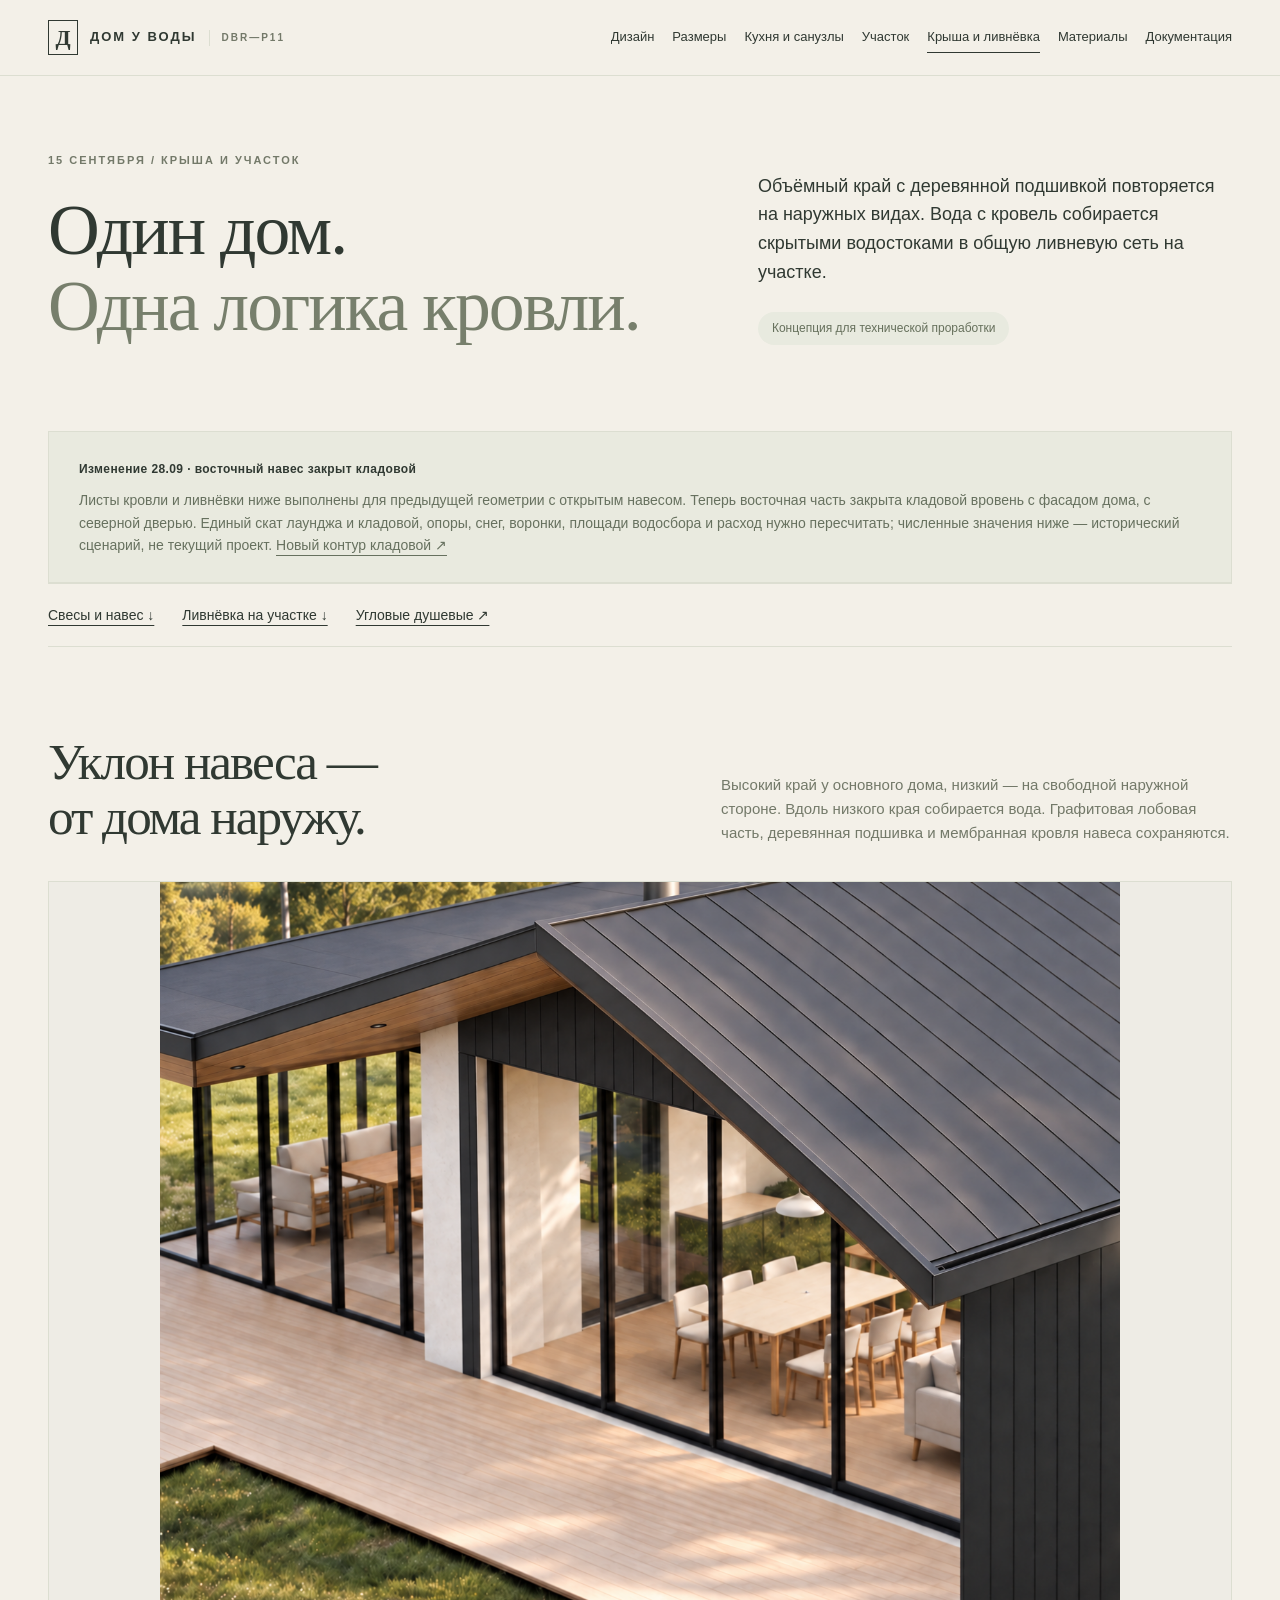
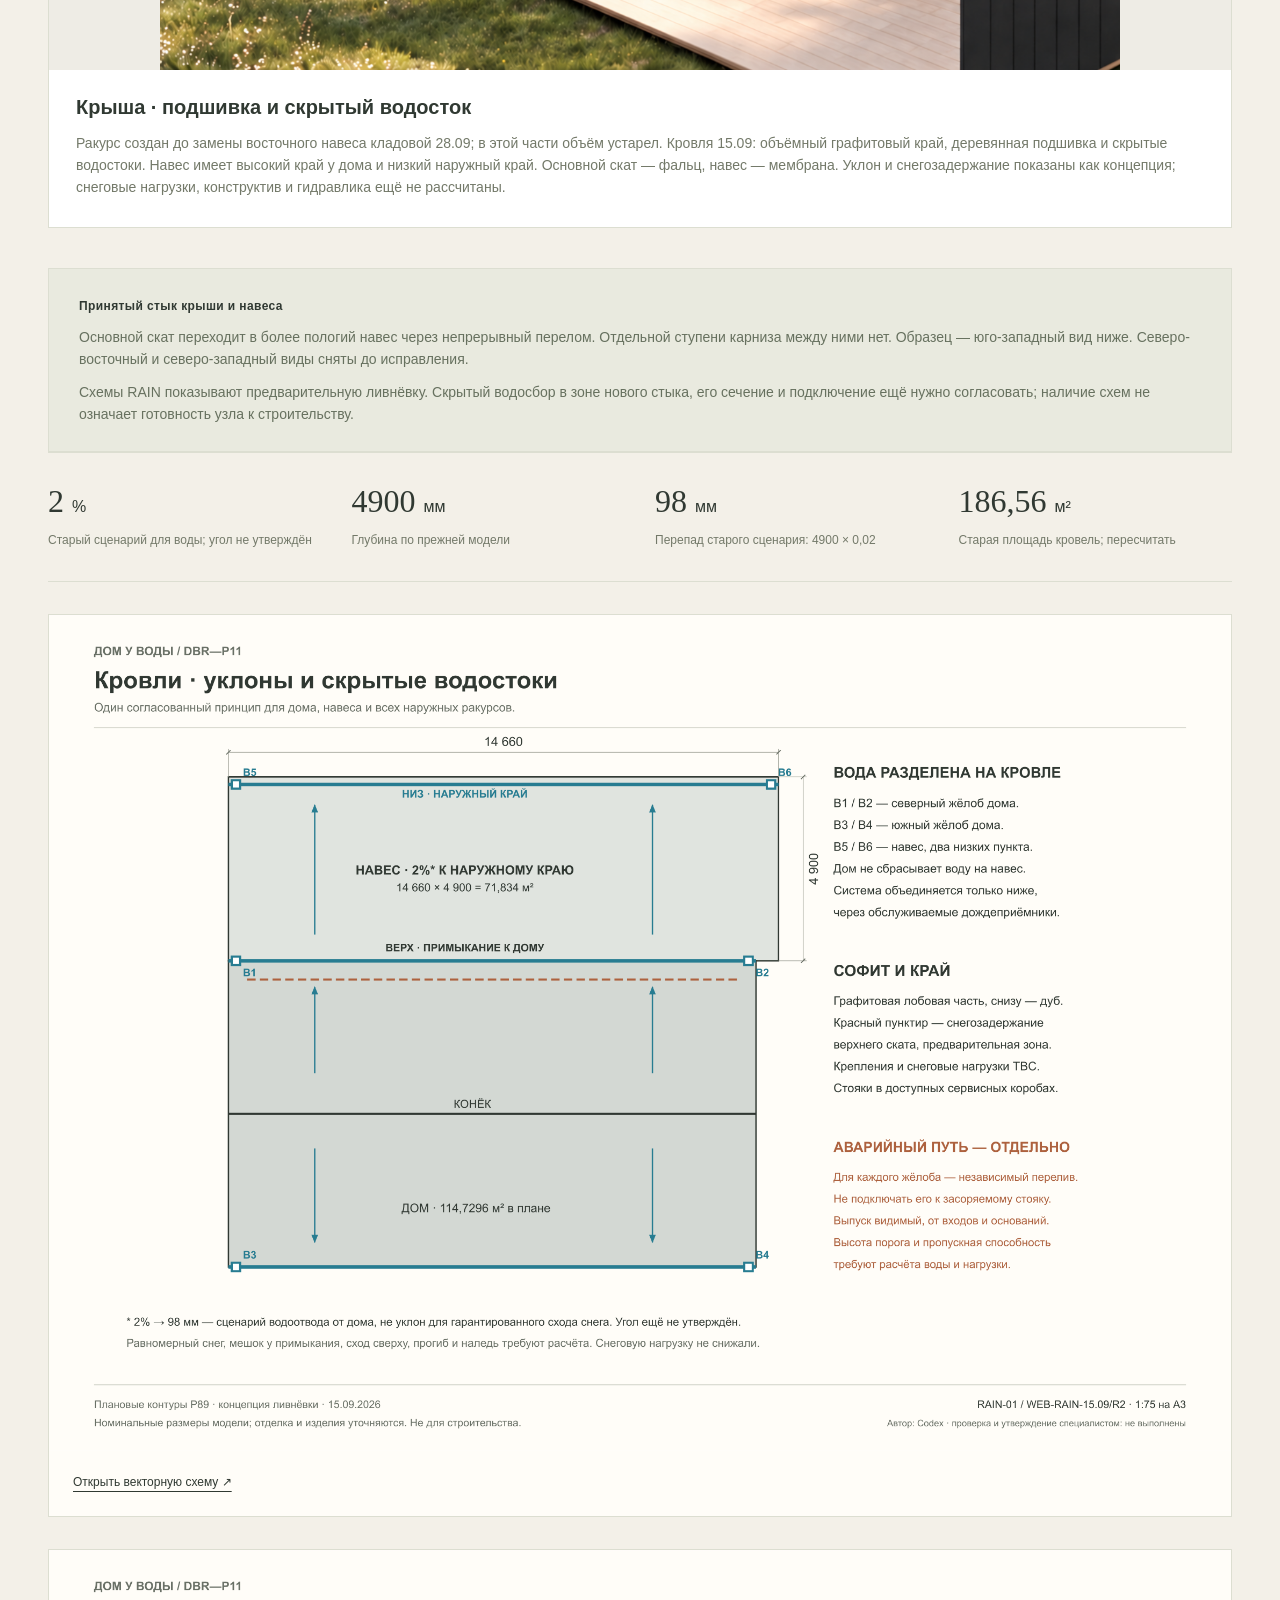
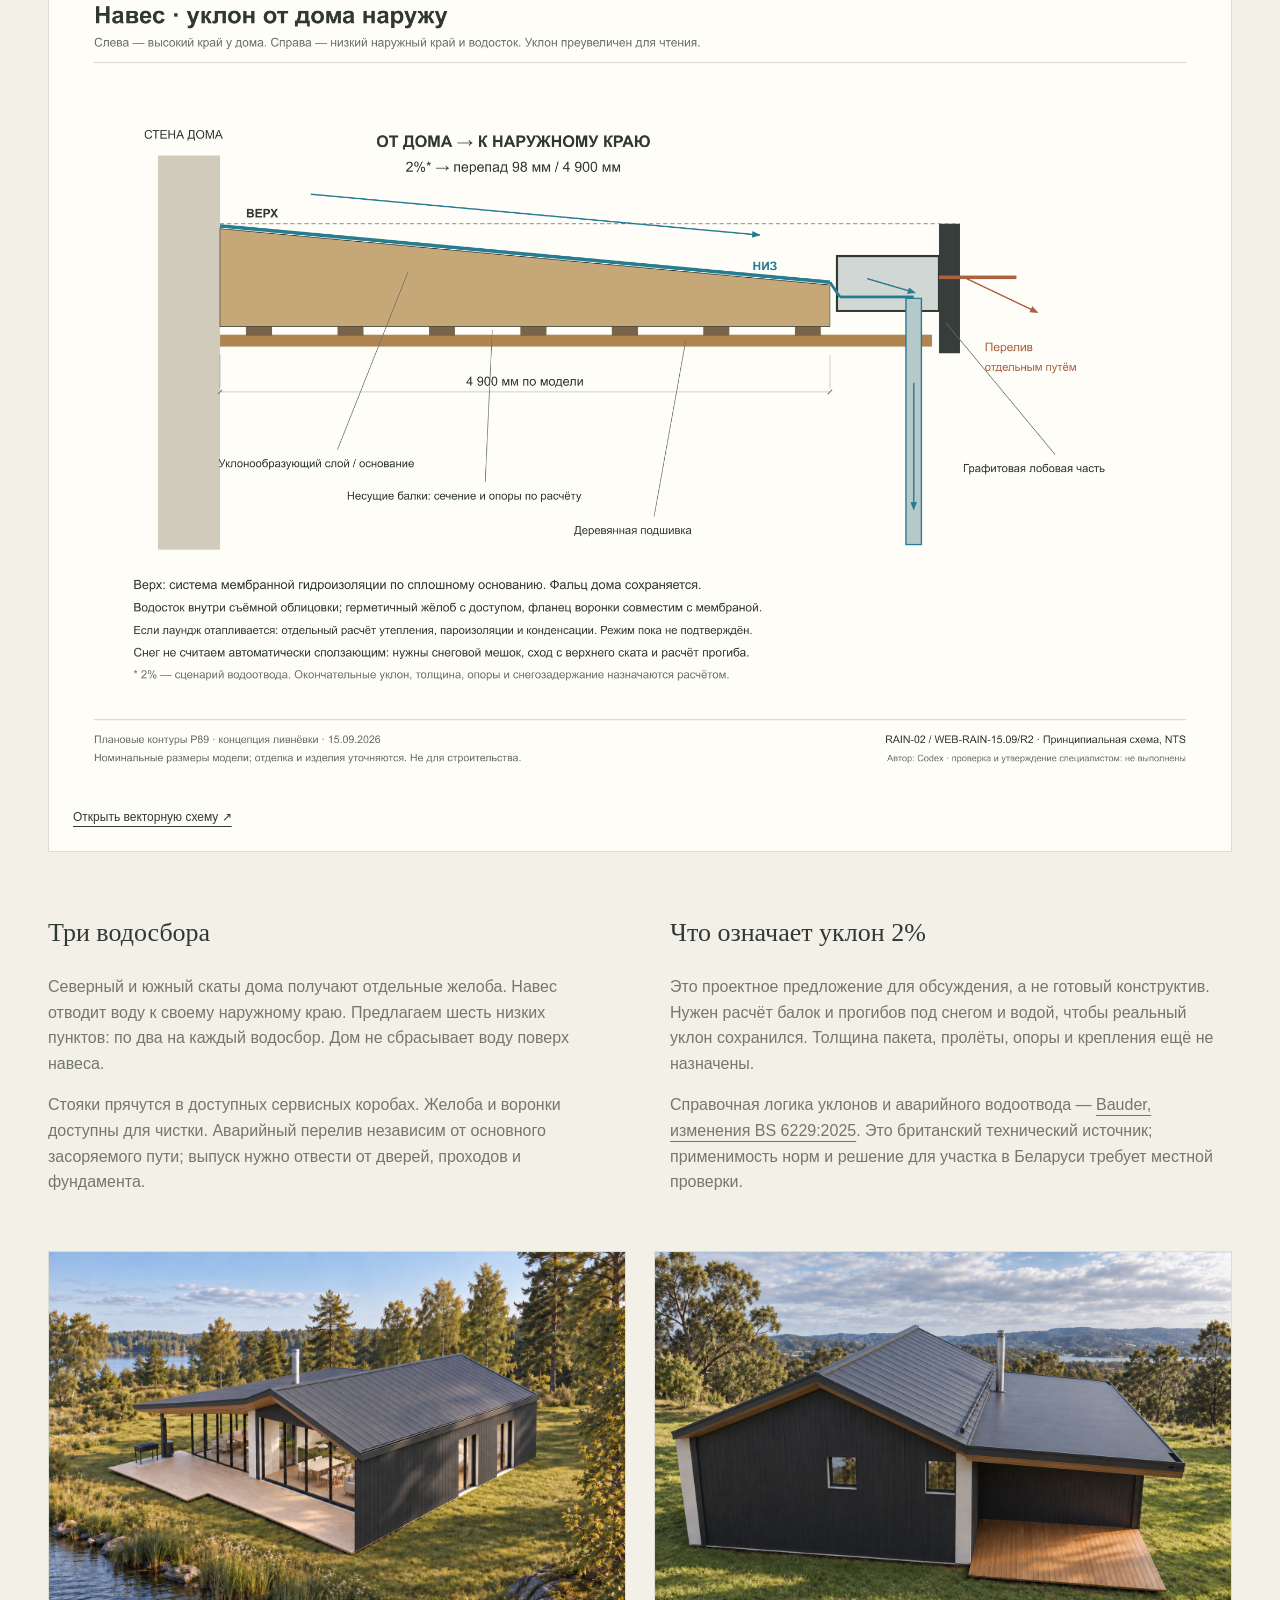
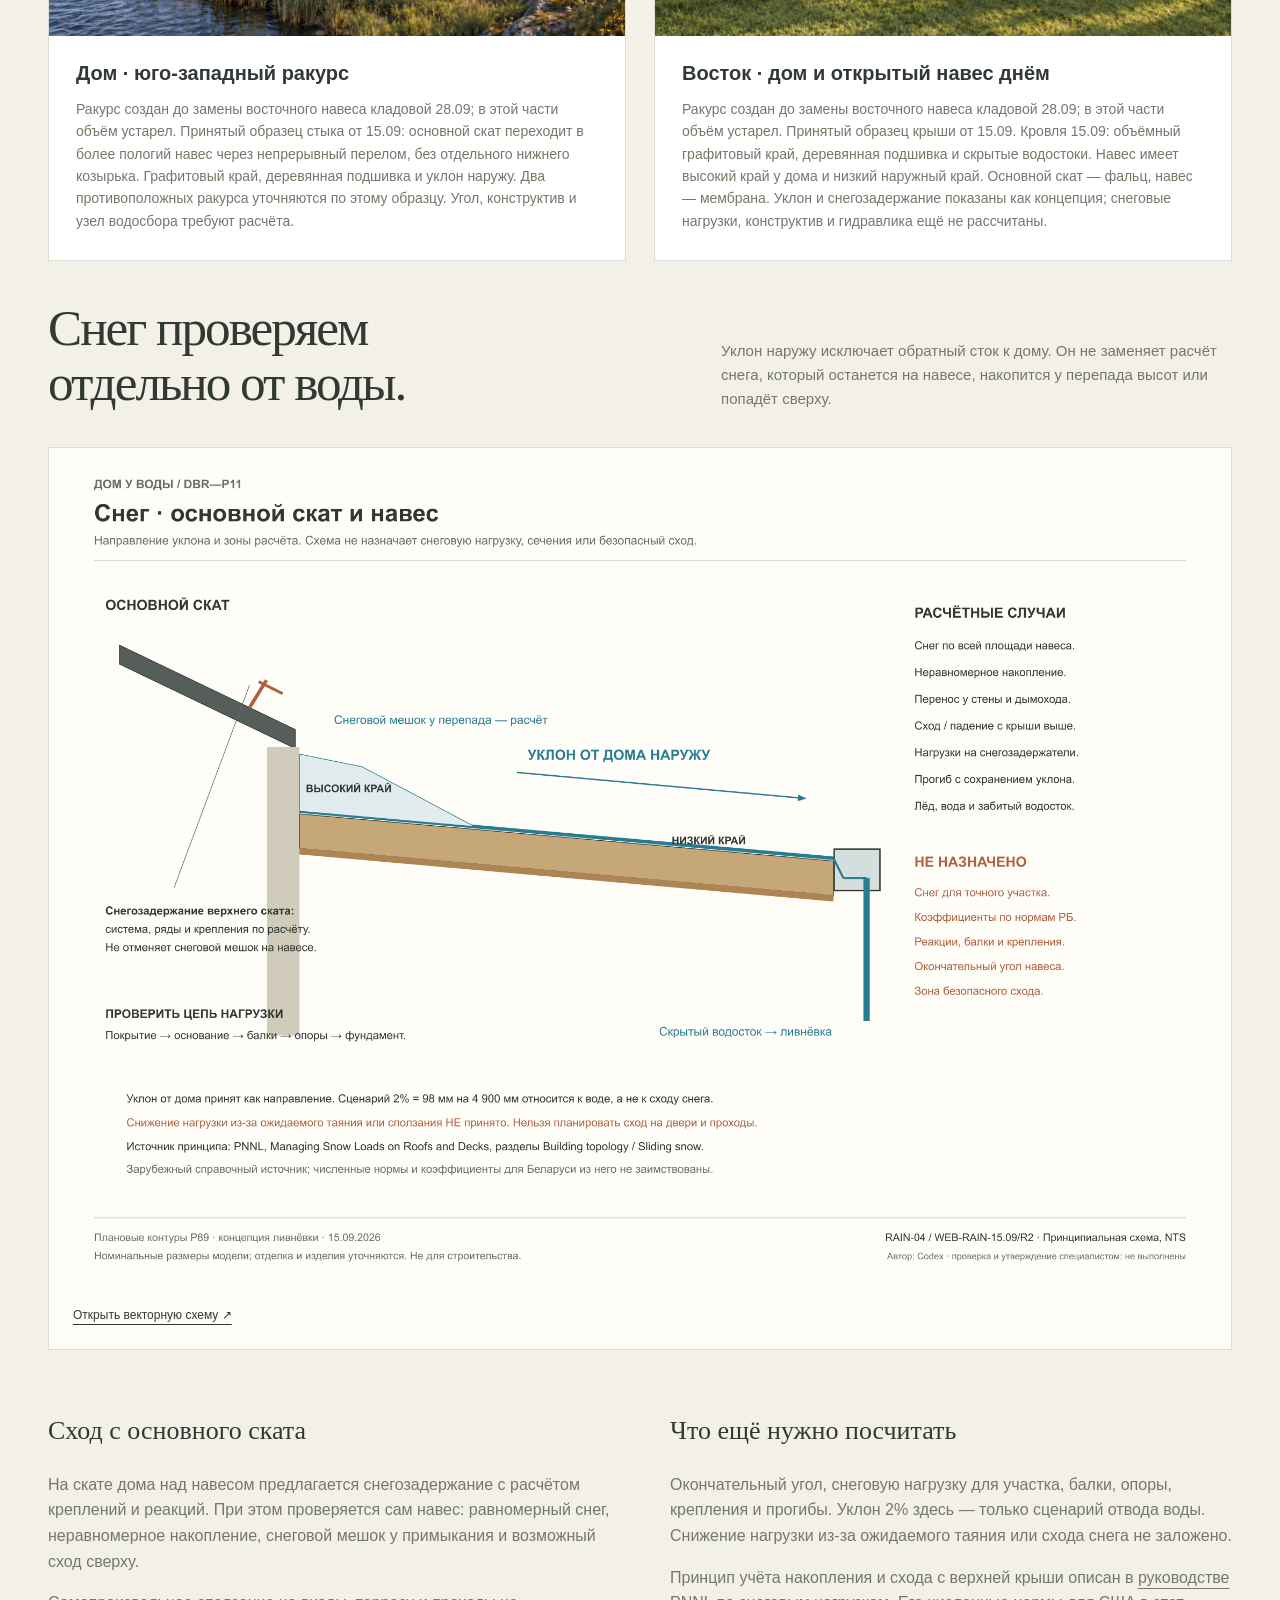
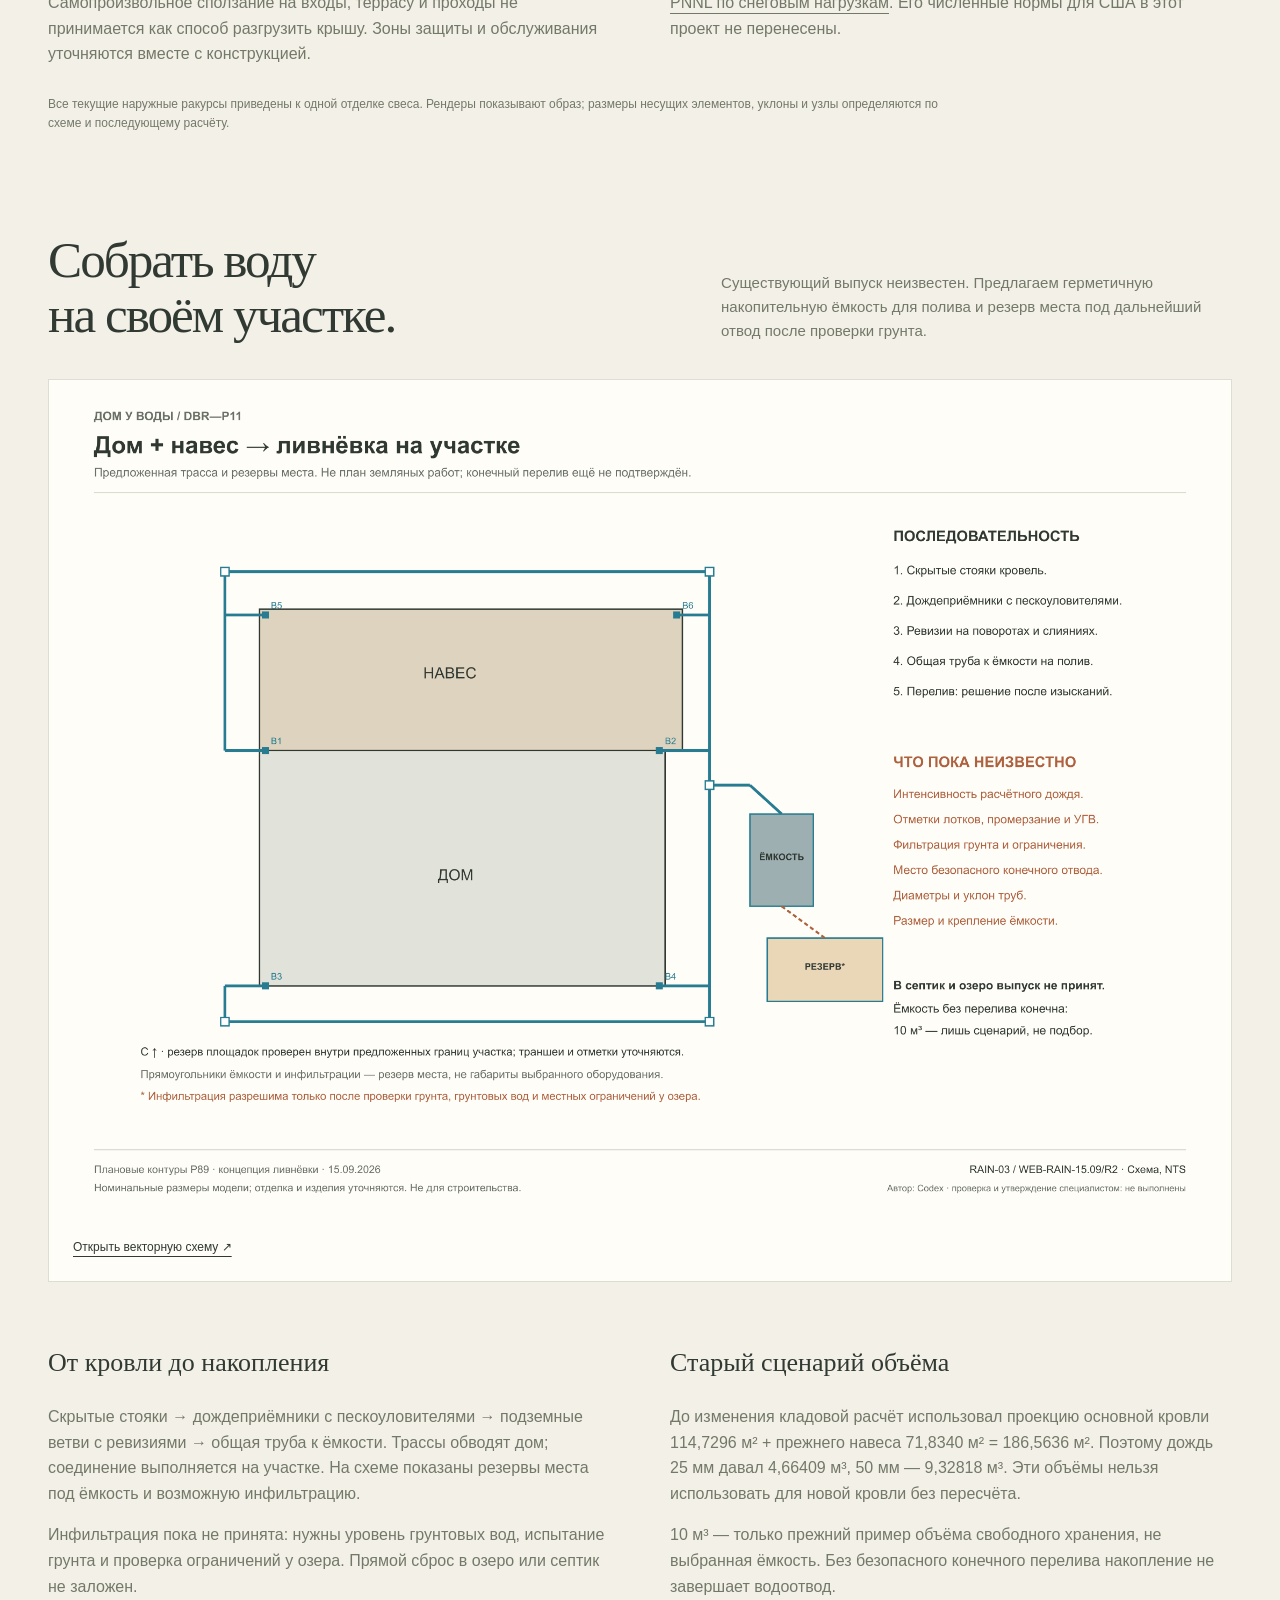
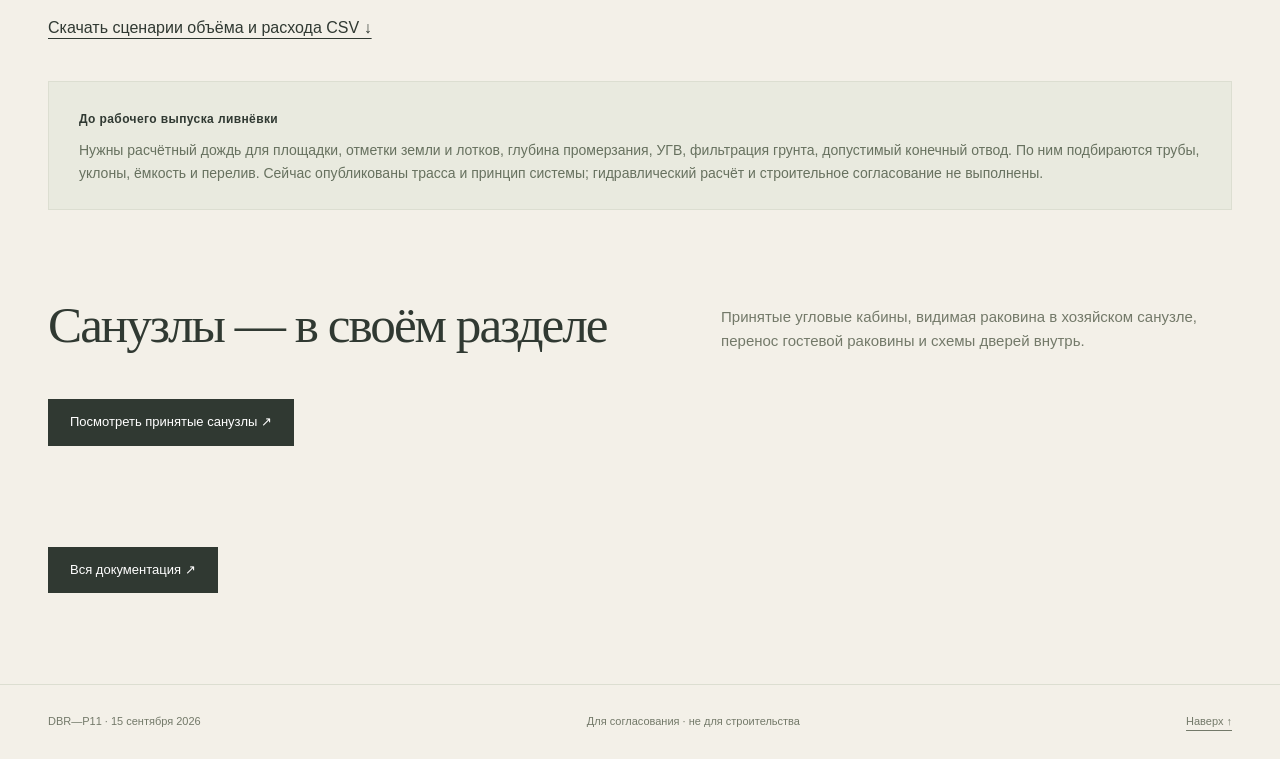
==== commit 0282607f: "Publish guest plant V6 and flush north storage plan" ====
--- a/docs/details.html
+++ b/docs/details.html
@@ -6,10 +6,11 @@
 <a class="skip" href="#main">К содержанию</a>
 <header class="site-header"><a class="brand" href="index.html"><span class="brand-mark">Д</span> ДОМ У ВОДЫ <small>DBR—P11</small></a>
 <nav aria-label="Основная навигация"><a  href="index.html">Дизайн</a><a  href="plans.html">Размеры</a><a  href="wet-zones.html">Кухня и санузлы</a><a  href="site-plan.html">Участок</a><a aria-current="page" href="details.html">Крыша и ливнёвка</a><a  href="materials.html">Материалы</a><a  href="technical.html">Документация</a></nav></header>
-<main id="main"><section class="intro wrap"><div><p class="eyebrow">15 сентября / Крыша и участок</p><h1>Один дом.<br><em>Одна логика кровли.</em></h1></div><div class="intro-side"><p>Объёмный край с деревянной подшивкой повторяется на наружных видах. Вода с дома и навеса собирается скрытыми водостоками в общую ливневую сеть на участке.</p><span class="pill">Концепция для технической проработки</span></div></section>
+<main id="main"><section class="intro wrap"><div><p class="eyebrow">15 сентября / Крыша и участок</p><h1>Один дом.<br><em>Одна логика кровли.</em></h1></div><div class="intro-side"><p>Объёмный край с деревянной подшивкой повторяется на наружных видах. Вода с кровель собирается скрытыми водостоками в общую ливневую сеть на участке.</p><span class="pill">Концепция для технической проработки</span></div></section>
+<div class="status-note wrap spaced"><strong>Изменение 28.09 · восточный навес закрыт кладовой</strong><p>Листы кровли и ливнёвки ниже выполнены для предыдущей геометрии с открытым навесом. Теперь восточная часть закрыта кладовой вровень с фасадом дома, с северной дверью. Единый скат лаунджа и кладовой, опоры, снег, воронки, площади водосбора и расход нужно пересчитать; численные значения ниже — исторический сценарий, не текущий проект. <a href="plans.html#combined-plan">Новый контур кладовой ↗</a></p></div>
 <nav class="anchor-nav wrap" aria-label="Разделы кровли"><a href="#roof">Свесы и навес ↓</a><a href="#rainwater">Ливнёвка на участке ↓</a><a href="wet-zones.html#master">Угловые душевые ↗</a></nav>
-<section class="section wrap" id="roof"><div class="section-heading"><h2>Уклон навеса —<br>от дома наружу.</h2><p>Высокий край у основного дома, низкий — на свободной наружной стороне. Вдоль низкого края собирается вода. Графитовая лобовая часть, деревянная подшивка и мембранная кровля навеса сохраняются.</p></div><article class="visual-card"><a class="zoom" href="assets/rain-2026-09-15/roof-soffit-membrane.png" data-title="Крыша · подшивка и скрытый водосток"><img src="assets/rain-2026-09-15/roof-soffit-membrane.png" width="1385" height="1136" loading="lazy" decoding="async" alt="Крыша · подшивка и скрытый водосток"><span class="zoom-label">Смотреть крупнее ↗</span></a><div class="card-copy"><h3>Крыша · подшивка и скрытый водосток</h3><p>Кровля 15.09: объёмный графитовый край, деревянная подшивка и скрытые водостоки. Навес имеет высокий край у дома и низкий наружный край. Основной скат — фальц, навес — мембрана. Уклон и снегозадержание показаны как концепция; снеговые нагрузки, конструктив и гидравлика ещё не рассчитаны.</p></div></article><div class="status-note spaced"><strong>Принятый стык крыши и навеса</strong><p>Основной скат переходит в более пологий навес через непрерывный перелом. Отдельной ступени карниза между ними нет. Образец — юго-западный вид ниже. Северо-восточный и северо-западный виды сняты до исправления.</p><p>Схемы RAIN показывают предварительную ливнёвку. Скрытый водосбор в зоне нового стыка, его сечение и подключение ещё нужно согласовать; наличие схем не означает готовность узла к строительству.</p></div><div class="metrics wet-metrics"><div><strong>2<small>%</small></strong><span>Сценарий для воды; угол не утверждён</span></div><div><strong>4900<small>мм</small></strong><span>Глубина по плановой модели</span></div><div><strong>98<small>мм</small></strong><span>Перепад сценария: 4900 × 0,02</span></div><div><strong>186,56<small>м²</small></strong><span>Общая площадь кровель в плане</span></div></div><article class="sheet-card"><a class="zoom" href="assets/rain-2026-09-15/RAIN-01-roofs.png" data-title="Кровли · уклоны, водосборы и скрытые стояки"><img src="assets/rain-2026-09-15/RAIN-01-roofs.png" width="2200" height="1556" loading="lazy" decoding="async" alt="Кровли · уклоны, водосборы и скрытые стояки"><span class="zoom-label">Смотреть крупнее ↗</span></a><div class="file-links"><a class="" href="assets/rain-2026-09-15/RAIN-01-roofs.svg">Открыть векторную схему ↗</a></div></article><article class="sheet-card"><a class="zoom" href="assets/rain-2026-09-15/RAIN-02-section.png" data-title="Навес · от высокого края у дома к наружному водостоку"><img src="assets/rain-2026-09-15/RAIN-02-section.png" width="2200" height="1556" loading="lazy" decoding="async" alt="Навес · от высокого края у дома к наружному водостоку"><span class="zoom-label">Смотреть крупнее ↗</span></a><div class="file-links"><a class="" href="assets/rain-2026-09-15/RAIN-02-section.svg">Открыть векторную схему ↗</a></div></article><div class="explain-grid spaced"><div><h3>Три водосбора</h3><p>Северный и южный скаты дома получают отдельные желоба. Навес отводит воду к своему наружному краю. Предлагаем шесть низких пунктов: по два на каждый водосбор. Дом не сбрасывает воду поверх навеса.</p><p>Стояки прячутся в доступных сервисных коробах. Желоба и воронки доступны для чистки. Аварийный перелив независим от основного засоряемого пути; выпуск нужно отвести от дверей, проходов и фундамента.</p></div><div><h3>Что означает уклон 2%</h3><p>Это проектное предложение для обсуждения, а не готовый конструктив. Нужен расчёт балок и прогибов под снегом и водой, чтобы реальный уклон сохранился. Толщина пакета, пролёты, опоры и крепления ещё не назначены.</p><p>Справочная логика уклонов и аварийного водоотвода — <a href="https://www.bauder.co.uk/technical-centre/standards-and-knowledge/bs-6229-2025-key-changes" target="_blank" rel="noopener">Bauder, изменения BS 6229:2025</a>. Это британский технический источник; применимость норм и решение для участка в Беларуси требует местной проверки.</p></div></div><div class="visual-grid spaced"><article class="visual-card"><a class="zoom" href="assets/rain-2026-09-15/exterior-southwest.png" data-title="Дом · юго-западный ракурс"><img src="assets/rain-2026-09-15/exterior-southwest.png" width="1536" height="1024" loading="lazy" decoding="async" alt="Дом · юго-западный ракурс"><span class="zoom-label">Смотреть крупнее ↗</span></a><div class="card-copy"><h3>Дом · юго-западный ракурс</h3><p>Принятый образец стыка от 15.09: основной скат переходит в более пологий навес через непрерывный перелом, без отдельного нижнего козырька. Графитовый край, деревянная подшивка и уклон наружу. Два противоположных ракурса уточняются по этому образцу. Угол, конструктив и узел водосбора требуют расчёта.</p></div></article><article class="visual-card"><a class="zoom" href="assets/rain-2026-09-15/exterior-east.png" data-title="Восток · дом и открытый навес днём"><img src="assets/rain-2026-09-15/exterior-east.png" width="1536" height="1024" loading="lazy" decoding="async" alt="Восток · дом и открытый навес днём"><span class="zoom-label">Смотреть крупнее ↗</span></a><div class="card-copy"><h3>Восток · дом и открытый навес днём</h3><p>Принятый образец крыши от 15.09. Кровля 15.09: объёмный графитовый край, деревянная подшивка и скрытые водостоки. Навес имеет высокий край у дома и низкий наружный край. Основной скат — фальц, навес — мембрана. Уклон и снегозадержание показаны как концепция; снеговые нагрузки, конструктив и гидравлика ещё не рассчитаны.</p></div></article></div><div class="section-heading spaced"><h2>Снег проверяем<br>отдельно от воды.</h2><p>Уклон наружу исключает обратный сток к дому. Он не заменяет расчёт снега, который останется на навесе, накопится у перепада высот или попадёт сверху.</p></div><article class="sheet-card"><a class="zoom" href="assets/rain-2026-09-15/RAIN-04-snow.png" data-title="Снег · основной скат, навес и направление наружу"><img src="assets/rain-2026-09-15/RAIN-04-snow.png" width="2200" height="1556" loading="lazy" decoding="async" alt="Снег · основной скат, навес и направление наружу"><span class="zoom-label">Смотреть крупнее ↗</span></a><div class="file-links"><a class="" href="assets/rain-2026-09-15/RAIN-04-snow.svg">Открыть векторную схему ↗</a></div></article><div class="explain-grid spaced"><div><h3>Сход с основного ската</h3><p>На скате дома над навесом предлагается снегозадержание с расчётом креплений и реакций. При этом проверяется сам навес: равномерный снег, неравномерное накопление, снеговой мешок у примыкания и возможный сход сверху.</p><p>Самопроизвольное сползание на входы, террасу и проходы не принимается как способ разгрузить крышу. Зоны защиты и обслуживания уточняются вместе с конструкцией.</p></div><div><h3>Что ещё нужно посчитать</h3><p>Окончательный угол, снеговую нагрузку для участка, балки, опоры, крепления и прогибы. Уклон 2% здесь — только сценарий отвода воды. Снижение нагрузки из-за ожидаемого таяния или схода снега не заложено.</p><p>Принцип учёта накопления и схода с верхней крыши описан в <a href="https://basc.pnnl.gov/resource-guides/managing-snow-loads-roofs-and-decks" target="_blank" rel="noopener">руководстве PNNL по снеговым нагрузкам</a>. Его численные нормы для США в этот проект не перенесены.</p></div></div><p class="source-note">Все текущие наружные ракурсы приведены к одной отделке свеса. Рендеры показывают образ; размеры несущих элементов, уклоны и узлы определяются по схеме и последующему расчёту.</p></section>
-<section class="section wrap" id="rainwater"><div class="section-heading"><h2>Собрать воду<br>на своём участке.</h2><p>Существующий выпуск неизвестен. Предлагаем герметичную накопительную ёмкость для полива и резерв места под дальнейший отвод после проверки грунта.</p></div><article class="sheet-card"><a class="zoom" href="assets/rain-2026-09-15/RAIN-03-site.png" data-title="Дом и навес · общая ливнёвка, накопление и резерв места"><img src="assets/rain-2026-09-15/RAIN-03-site.png" width="2200" height="1556" loading="lazy" decoding="async" alt="Дом и навес · общая ливнёвка, накопление и резерв места"><span class="zoom-label">Смотреть крупнее ↗</span></a><div class="file-links"><a class="" href="assets/rain-2026-09-15/RAIN-03-site.svg">Открыть векторную схему ↗</a></div></article><div class="explain-grid spaced"><div><h3>От кровли до накопления</h3><p>Скрытые стояки → дождеприёмники с пескоуловителями → подземные ветви с ревизиями → общая труба к ёмкости. Трассы обводят дом; соединение выполняется на участке. На схеме показаны резервы места под ёмкость и возможную инфильтрацию.</p><p>Инфильтрация пока не принята: нужны уровень грунтовых вод, испытание грунта и проверка ограничений у озера. Прямой сброс в озеро или септик не заложен.</p></div><div><h3>Сколько воды нужно принять</h3><p>Проекция основной кровли 114,7296 м² + навес 71,8340 м² = 186,5636 м². При условном полном стоке дождь 25 мм даёт 4,66409 м³, дождь 50 мм — 9,32818 м³.</p><p>10 м³ — только пример объёма свободного хранения, не выбранная ёмкость. Если она уже заполнена, запас уменьшается. Без безопасного конечного перелива накопление не завершает водоотвод.</p></div></div><a class="" href="assets/rain-2026-09-15/rainfall-scenarios.csv">Скачать сценарии объёма и расхода CSV ↓</a><div class="status-note spaced"><strong>До рабочего выпуска ливнёвки</strong><p>Нужны расчётный дождь для площадки, отметки земли и лотков, глубина промерзания, УГВ, фильтрация грунта, допустимый конечный отвод. По ним подбираются трубы, уклоны, ёмкость и перелив. Сейчас опубликованы трасса и принцип системы; гидравлический расчёт и строительное согласование не выполнены.</p></div></section>
+<section class="section wrap" id="roof"><div class="section-heading"><h2>Уклон навеса —<br>от дома наружу.</h2><p>Высокий край у основного дома, низкий — на свободной наружной стороне. Вдоль низкого края собирается вода. Графитовая лобовая часть, деревянная подшивка и мембранная кровля навеса сохраняются.</p></div><article class="visual-card"><a class="zoom" href="assets/rain-2026-09-15/roof-soffit-membrane.png" data-title="Крыша · подшивка и скрытый водосток"><img src="assets/rain-2026-09-15/roof-soffit-membrane.png" width="1385" height="1136" loading="lazy" decoding="async" alt="Крыша · подшивка и скрытый водосток"><span class="zoom-label">Смотреть крупнее ↗</span></a><div class="card-copy"><h3>Крыша · подшивка и скрытый водосток</h3><p>Ракурс создан до замены восточного навеса кладовой 28.09; в этой части объём устарел. Кровля 15.09: объёмный графитовый край, деревянная подшивка и скрытые водостоки. Навес имеет высокий край у дома и низкий наружный край. Основной скат — фальц, навес — мембрана. Уклон и снегозадержание показаны как концепция; снеговые нагрузки, конструктив и гидравлика ещё не рассчитаны.</p></div></article><div class="status-note spaced"><strong>Принятый стык крыши и навеса</strong><p>Основной скат переходит в более пологий навес через непрерывный перелом. Отдельной ступени карниза между ними нет. Образец — юго-западный вид ниже. Северо-восточный и северо-западный виды сняты до исправления.</p><p>Схемы RAIN показывают предварительную ливнёвку. Скрытый водосбор в зоне нового стыка, его сечение и подключение ещё нужно согласовать; наличие схем не означает готовность узла к строительству.</p></div><div class="metrics wet-metrics"><div><strong>2<small>%</small></strong><span>Старый сценарий для воды; угол не утверждён</span></div><div><strong>4900<small>мм</small></strong><span>Глубина по прежней модели</span></div><div><strong>98<small>мм</small></strong><span>Перепад старого сценария: 4900 × 0,02</span></div><div><strong>186,56<small>м²</small></strong><span>Старая площадь кровель; пересчитать</span></div></div><article class="sheet-card"><a class="zoom" href="assets/rain-2026-09-15/RAIN-01-roofs.png" data-title="Кровли · уклоны, водосборы и скрытые стояки"><img src="assets/rain-2026-09-15/RAIN-01-roofs.png" width="2200" height="1556" loading="lazy" decoding="async" alt="Кровли · уклоны, водосборы и скрытые стояки"><span class="zoom-label">Смотреть крупнее ↗</span></a><div class="file-links"><a class="" href="assets/rain-2026-09-15/RAIN-01-roofs.svg">Открыть векторную схему ↗</a></div></article><article class="sheet-card"><a class="zoom" href="assets/rain-2026-09-15/RAIN-02-section.png" data-title="Навес · от высокого края у дома к наружному водостоку"><img src="assets/rain-2026-09-15/RAIN-02-section.png" width="2200" height="1556" loading="lazy" decoding="async" alt="Навес · от высокого края у дома к наружному водостоку"><span class="zoom-label">Смотреть крупнее ↗</span></a><div class="file-links"><a class="" href="assets/rain-2026-09-15/RAIN-02-section.svg">Открыть векторную схему ↗</a></div></article><div class="explain-grid spaced"><div><h3>Три водосбора</h3><p>Северный и южный скаты дома получают отдельные желоба. Навес отводит воду к своему наружному краю. Предлагаем шесть низких пунктов: по два на каждый водосбор. Дом не сбрасывает воду поверх навеса.</p><p>Стояки прячутся в доступных сервисных коробах. Желоба и воронки доступны для чистки. Аварийный перелив независим от основного засоряемого пути; выпуск нужно отвести от дверей, проходов и фундамента.</p></div><div><h3>Что означает уклон 2%</h3><p>Это проектное предложение для обсуждения, а не готовый конструктив. Нужен расчёт балок и прогибов под снегом и водой, чтобы реальный уклон сохранился. Толщина пакета, пролёты, опоры и крепления ещё не назначены.</p><p>Справочная логика уклонов и аварийного водоотвода — <a href="https://www.bauder.co.uk/technical-centre/standards-and-knowledge/bs-6229-2025-key-changes" target="_blank" rel="noopener">Bauder, изменения BS 6229:2025</a>. Это британский технический источник; применимость норм и решение для участка в Беларуси требует местной проверки.</p></div></div><div class="visual-grid spaced"><article class="visual-card"><a class="zoom" href="assets/rain-2026-09-15/exterior-southwest.png" data-title="Дом · юго-западный ракурс"><img src="assets/rain-2026-09-15/exterior-southwest.png" width="1536" height="1024" loading="lazy" decoding="async" alt="Дом · юго-западный ракурс"><span class="zoom-label">Смотреть крупнее ↗</span></a><div class="card-copy"><h3>Дом · юго-западный ракурс</h3><p>Ракурс создан до замены восточного навеса кладовой 28.09; в этой части объём устарел. Принятый образец стыка от 15.09: основной скат переходит в более пологий навес через непрерывный перелом, без отдельного нижнего козырька. Графитовый край, деревянная подшивка и уклон наружу. Два противоположных ракурса уточняются по этому образцу. Угол, конструктив и узел водосбора требуют расчёта.</p></div></article><article class="visual-card"><a class="zoom" href="assets/rain-2026-09-15/exterior-east.png" data-title="Восток · дом и открытый навес днём"><img src="assets/rain-2026-09-15/exterior-east.png" width="1536" height="1024" loading="lazy" decoding="async" alt="Восток · дом и открытый навес днём"><span class="zoom-label">Смотреть крупнее ↗</span></a><div class="card-copy"><h3>Восток · дом и открытый навес днём</h3><p>Ракурс создан до замены восточного навеса кладовой 28.09; в этой части объём устарел. Принятый образец крыши от 15.09. Кровля 15.09: объёмный графитовый край, деревянная подшивка и скрытые водостоки. Навес имеет высокий край у дома и низкий наружный край. Основной скат — фальц, навес — мембрана. Уклон и снегозадержание показаны как концепция; снеговые нагрузки, конструктив и гидравлика ещё не рассчитаны.</p></div></article></div><div class="section-heading spaced"><h2>Снег проверяем<br>отдельно от воды.</h2><p>Уклон наружу исключает обратный сток к дому. Он не заменяет расчёт снега, который останется на навесе, накопится у перепада высот или попадёт сверху.</p></div><article class="sheet-card"><a class="zoom" href="assets/rain-2026-09-15/RAIN-04-snow.png" data-title="Снег · основной скат, навес и направление наружу"><img src="assets/rain-2026-09-15/RAIN-04-snow.png" width="2200" height="1556" loading="lazy" decoding="async" alt="Снег · основной скат, навес и направление наружу"><span class="zoom-label">Смотреть крупнее ↗</span></a><div class="file-links"><a class="" href="assets/rain-2026-09-15/RAIN-04-snow.svg">Открыть векторную схему ↗</a></div></article><div class="explain-grid spaced"><div><h3>Сход с основного ската</h3><p>На скате дома над навесом предлагается снегозадержание с расчётом креплений и реакций. При этом проверяется сам навес: равномерный снег, неравномерное накопление, снеговой мешок у примыкания и возможный сход сверху.</p><p>Самопроизвольное сползание на входы, террасу и проходы не принимается как способ разгрузить крышу. Зоны защиты и обслуживания уточняются вместе с конструкцией.</p></div><div><h3>Что ещё нужно посчитать</h3><p>Окончательный угол, снеговую нагрузку для участка, балки, опоры, крепления и прогибы. Уклон 2% здесь — только сценарий отвода воды. Снижение нагрузки из-за ожидаемого таяния или схода снега не заложено.</p><p>Принцип учёта накопления и схода с верхней крыши описан в <a href="https://basc.pnnl.gov/resource-guides/managing-snow-loads-roofs-and-decks" target="_blank" rel="noopener">руководстве PNNL по снеговым нагрузкам</a>. Его численные нормы для США в этот проект не перенесены.</p></div></div><p class="source-note">Все текущие наружные ракурсы приведены к одной отделке свеса. Рендеры показывают образ; размеры несущих элементов, уклоны и узлы определяются по схеме и последующему расчёту.</p></section>
+<section class="section wrap" id="rainwater"><div class="section-heading"><h2>Собрать воду<br>на своём участке.</h2><p>Существующий выпуск неизвестен. Предлагаем герметичную накопительную ёмкость для полива и резерв места под дальнейший отвод после проверки грунта.</p></div><article class="sheet-card"><a class="zoom" href="assets/rain-2026-09-15/RAIN-03-site.png" data-title="Дом и навес · общая ливнёвка, накопление и резерв места"><img src="assets/rain-2026-09-15/RAIN-03-site.png" width="2200" height="1556" loading="lazy" decoding="async" alt="Дом и навес · общая ливнёвка, накопление и резерв места"><span class="zoom-label">Смотреть крупнее ↗</span></a><div class="file-links"><a class="" href="assets/rain-2026-09-15/RAIN-03-site.svg">Открыть векторную схему ↗</a></div></article><div class="explain-grid spaced"><div><h3>От кровли до накопления</h3><p>Скрытые стояки → дождеприёмники с пескоуловителями → подземные ветви с ревизиями → общая труба к ёмкости. Трассы обводят дом; соединение выполняется на участке. На схеме показаны резервы места под ёмкость и возможную инфильтрацию.</p><p>Инфильтрация пока не принята: нужны уровень грунтовых вод, испытание грунта и проверка ограничений у озера. Прямой сброс в озеро или септик не заложен.</p></div><div><h3>Старый сценарий объёма</h3><p>До изменения кладовой расчёт использовал проекцию основной кровли 114,7296 м² + прежнего навеса 71,8340 м² = 186,5636 м². Поэтому дождь 25 мм давал 4,66409 м³, 50 мм — 9,32818 м³. Эти объёмы нельзя использовать для новой кровли без пересчёта.</p><p>10 м³ — только прежний пример объёма свободного хранения, не выбранная ёмкость. Без безопасного конечного перелива накопление не завершает водоотвод.</p></div></div><a class="" href="assets/rain-2026-09-15/rainfall-scenarios.csv">Скачать сценарии объёма и расхода CSV ↓</a><div class="status-note spaced"><strong>До рабочего выпуска ливнёвки</strong><p>Нужны расчётный дождь для площадки, отметки земли и лотков, глубина промерзания, УГВ, фильтрация грунта, допустимый конечный отвод. По ним подбираются трубы, уклоны, ёмкость и перелив. Сейчас опубликованы трасса и принцип системы; гидравлический расчёт и строительное согласование не выполнены.</p></div></section>
 <section class="section wrap" id="shower"><div class="section-heading"><h2>Санузлы — в своём разделе</h2><p>Принятые угловые кабины, видимая раковина в хозяйском санузле, перенос гостевой раковины и схемы дверей внутрь.</p></div><a class="button" href="wet-zones.html#master">Посмотреть принятые санузлы ↗</a></section><div class="closing wrap"><a class="button" href="technical.html">Вся документация ↗</a></div></main>
 <footer><span>DBR—P11 · 15 сентября 2026</span><span>Для согласования · не для строительства</span><a href="#main">Наверх ↑</a></footer>
 <dialog id="viewer" aria-label="Просмотр изображения"><div class="viewer-top"><span id="viewer-title"></span><button id="close-viewer" aria-label="Закрыть изображение">Закрыть ×</button></div><img id="viewer-image" alt=""><div class="viewer-bottom"><button id="previous-view" aria-label="Предыдущее изображение">←</button><span id="viewer-counter"></span><a id="original-view" target="_blank" rel="noopener">Открыть оригинал ↗</a><button id="next-view" aria-label="Следующее изображение">→</button></div></dialog>
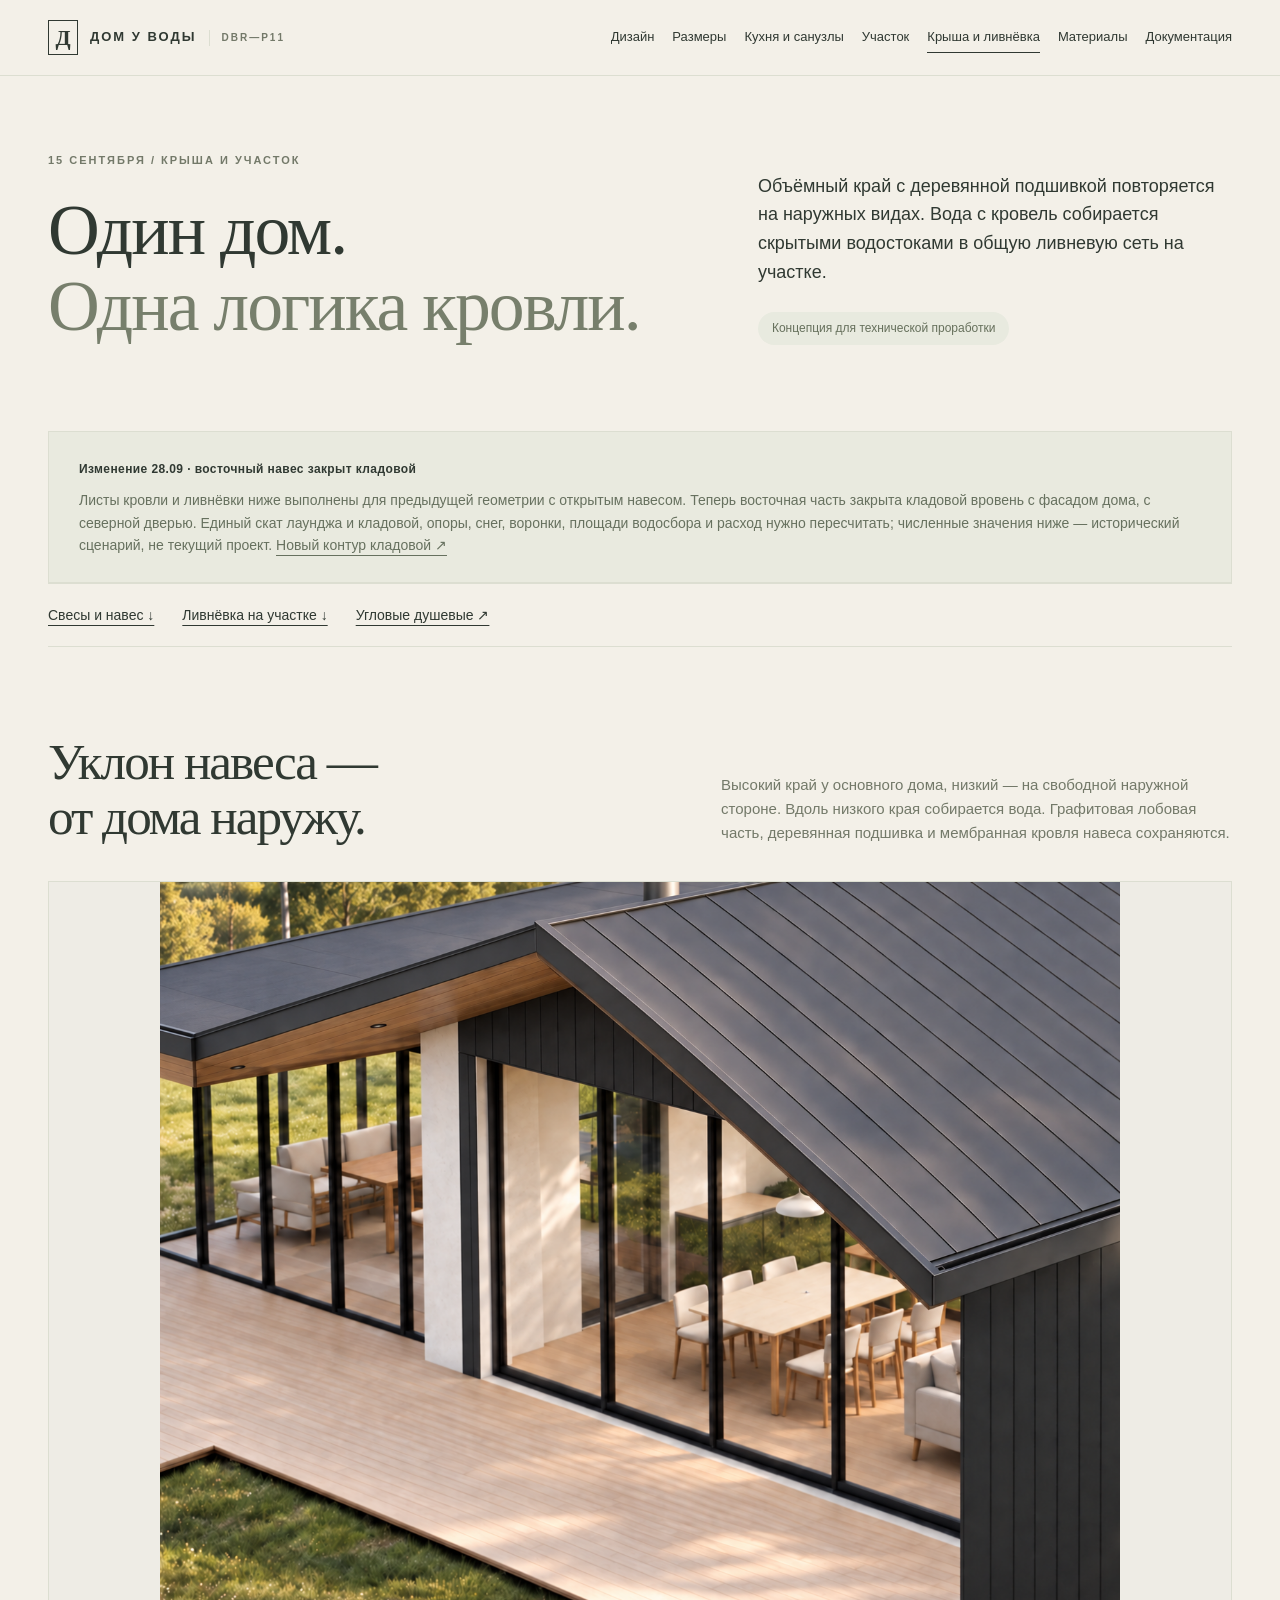
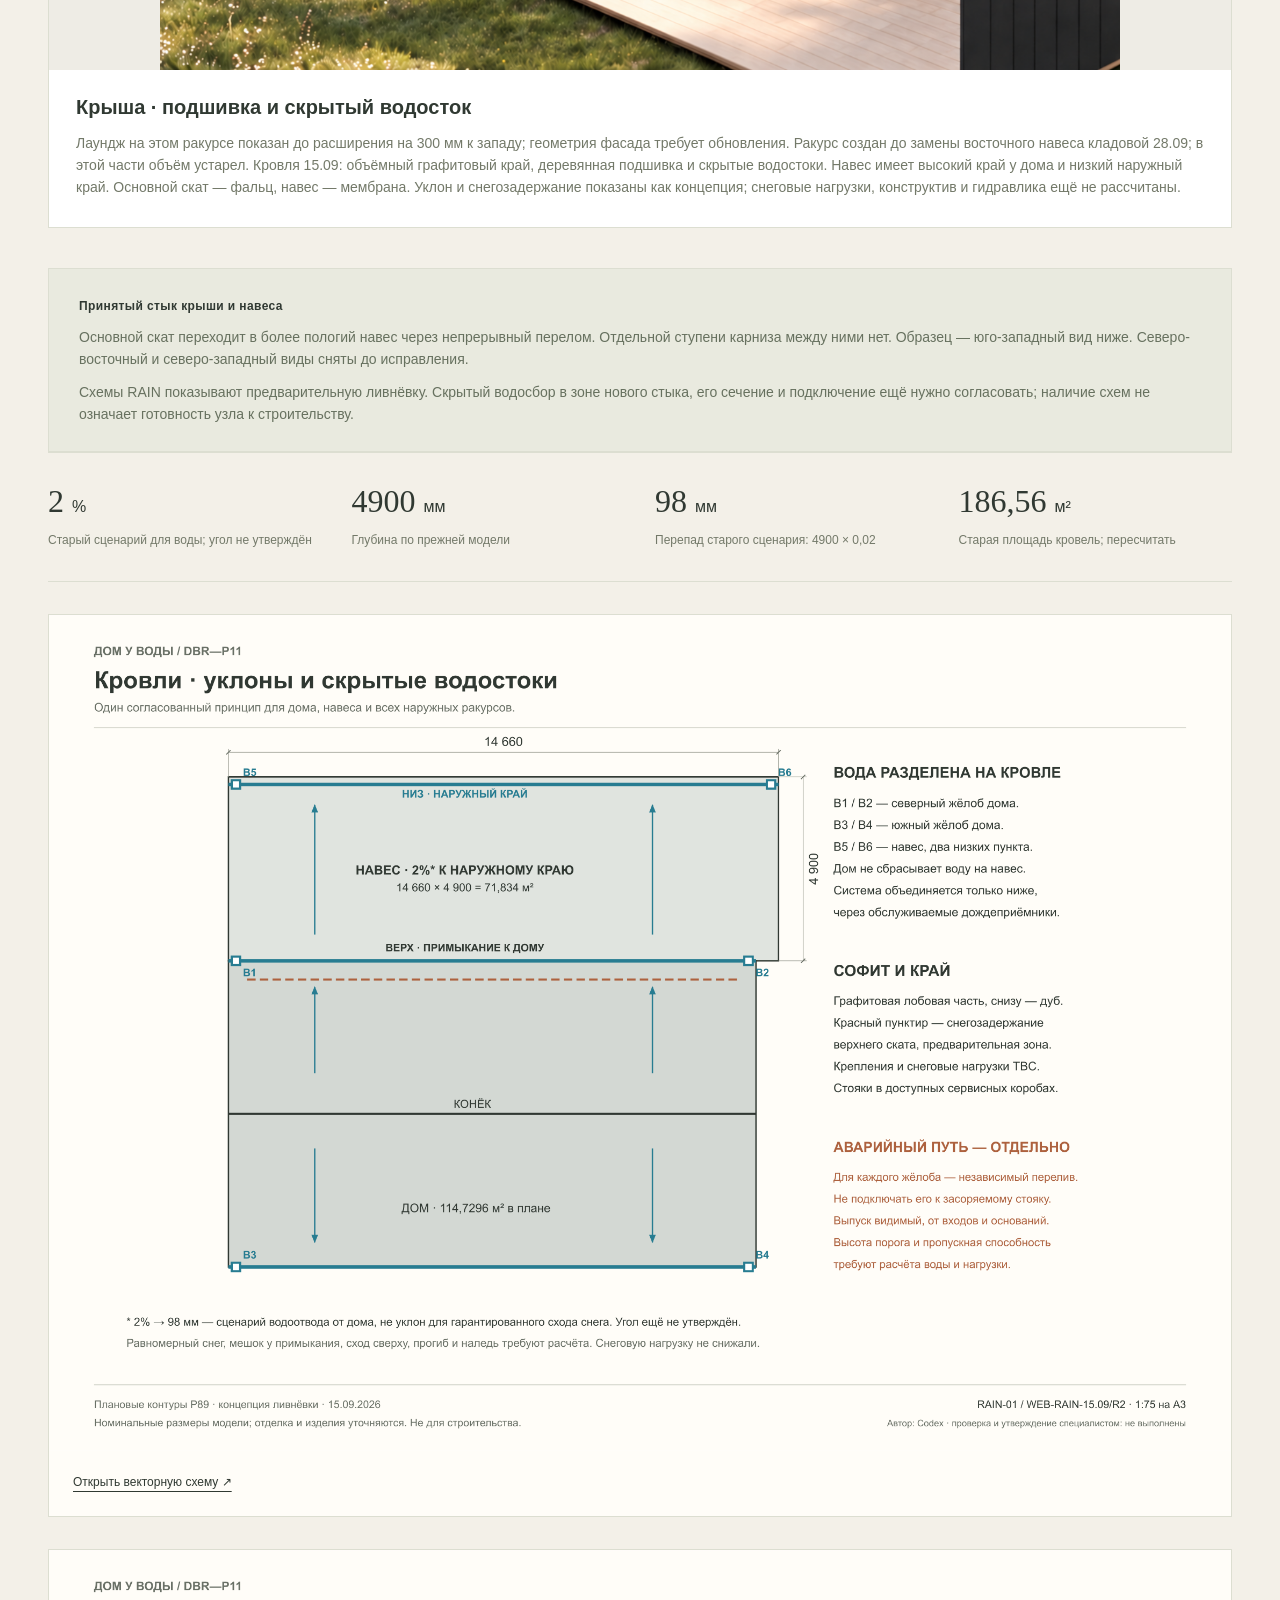
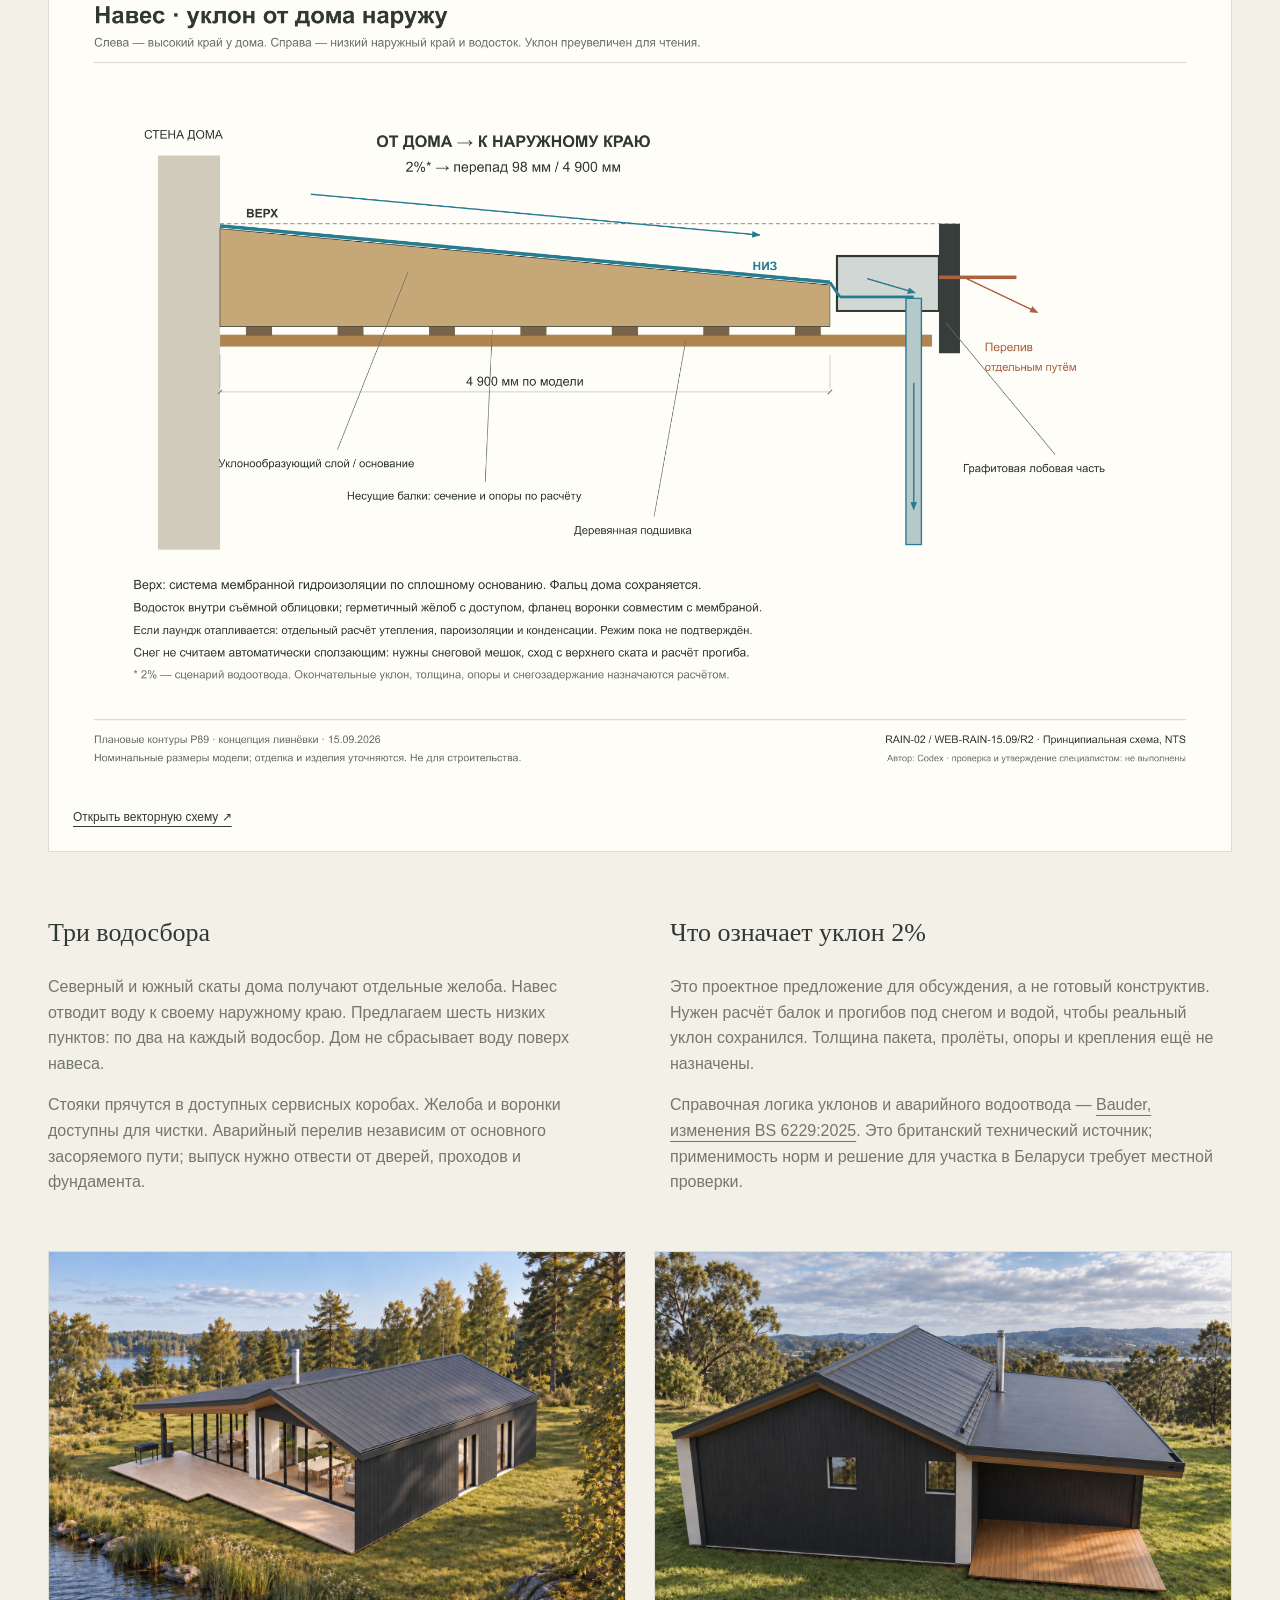
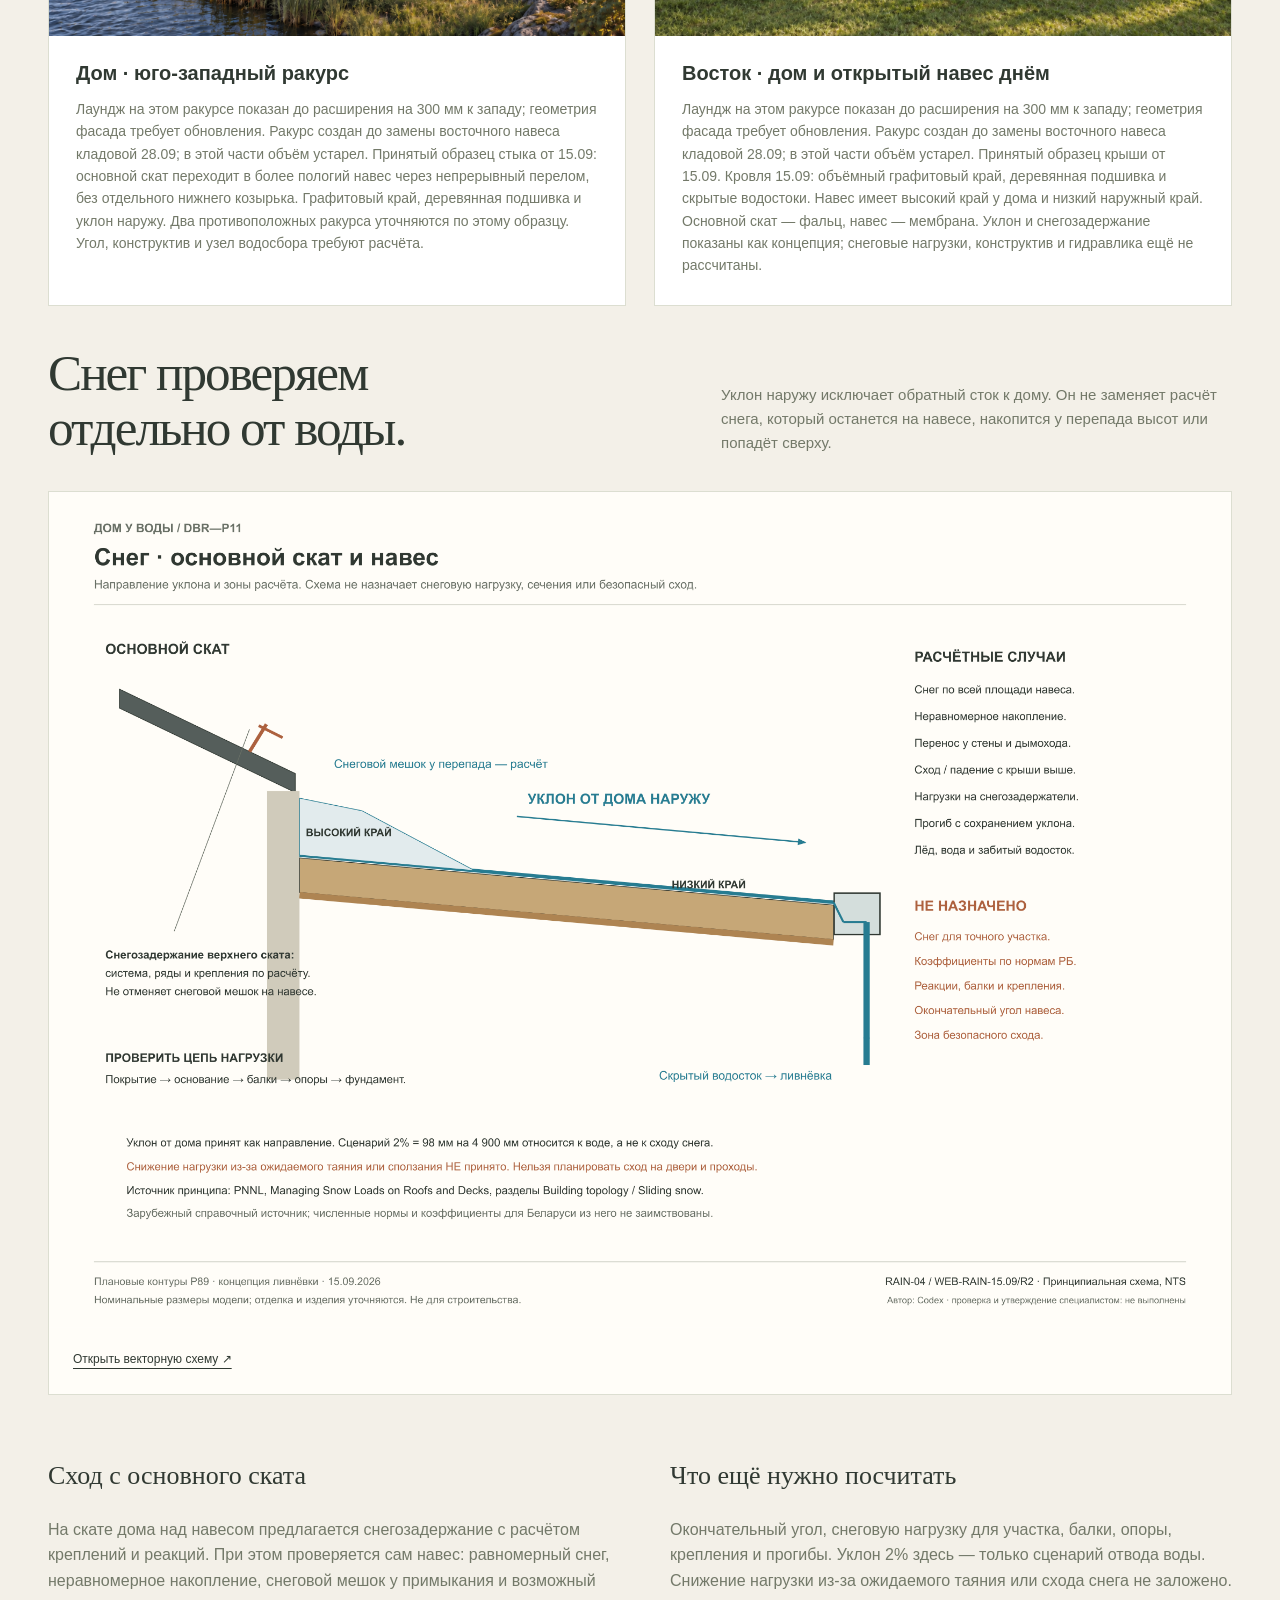
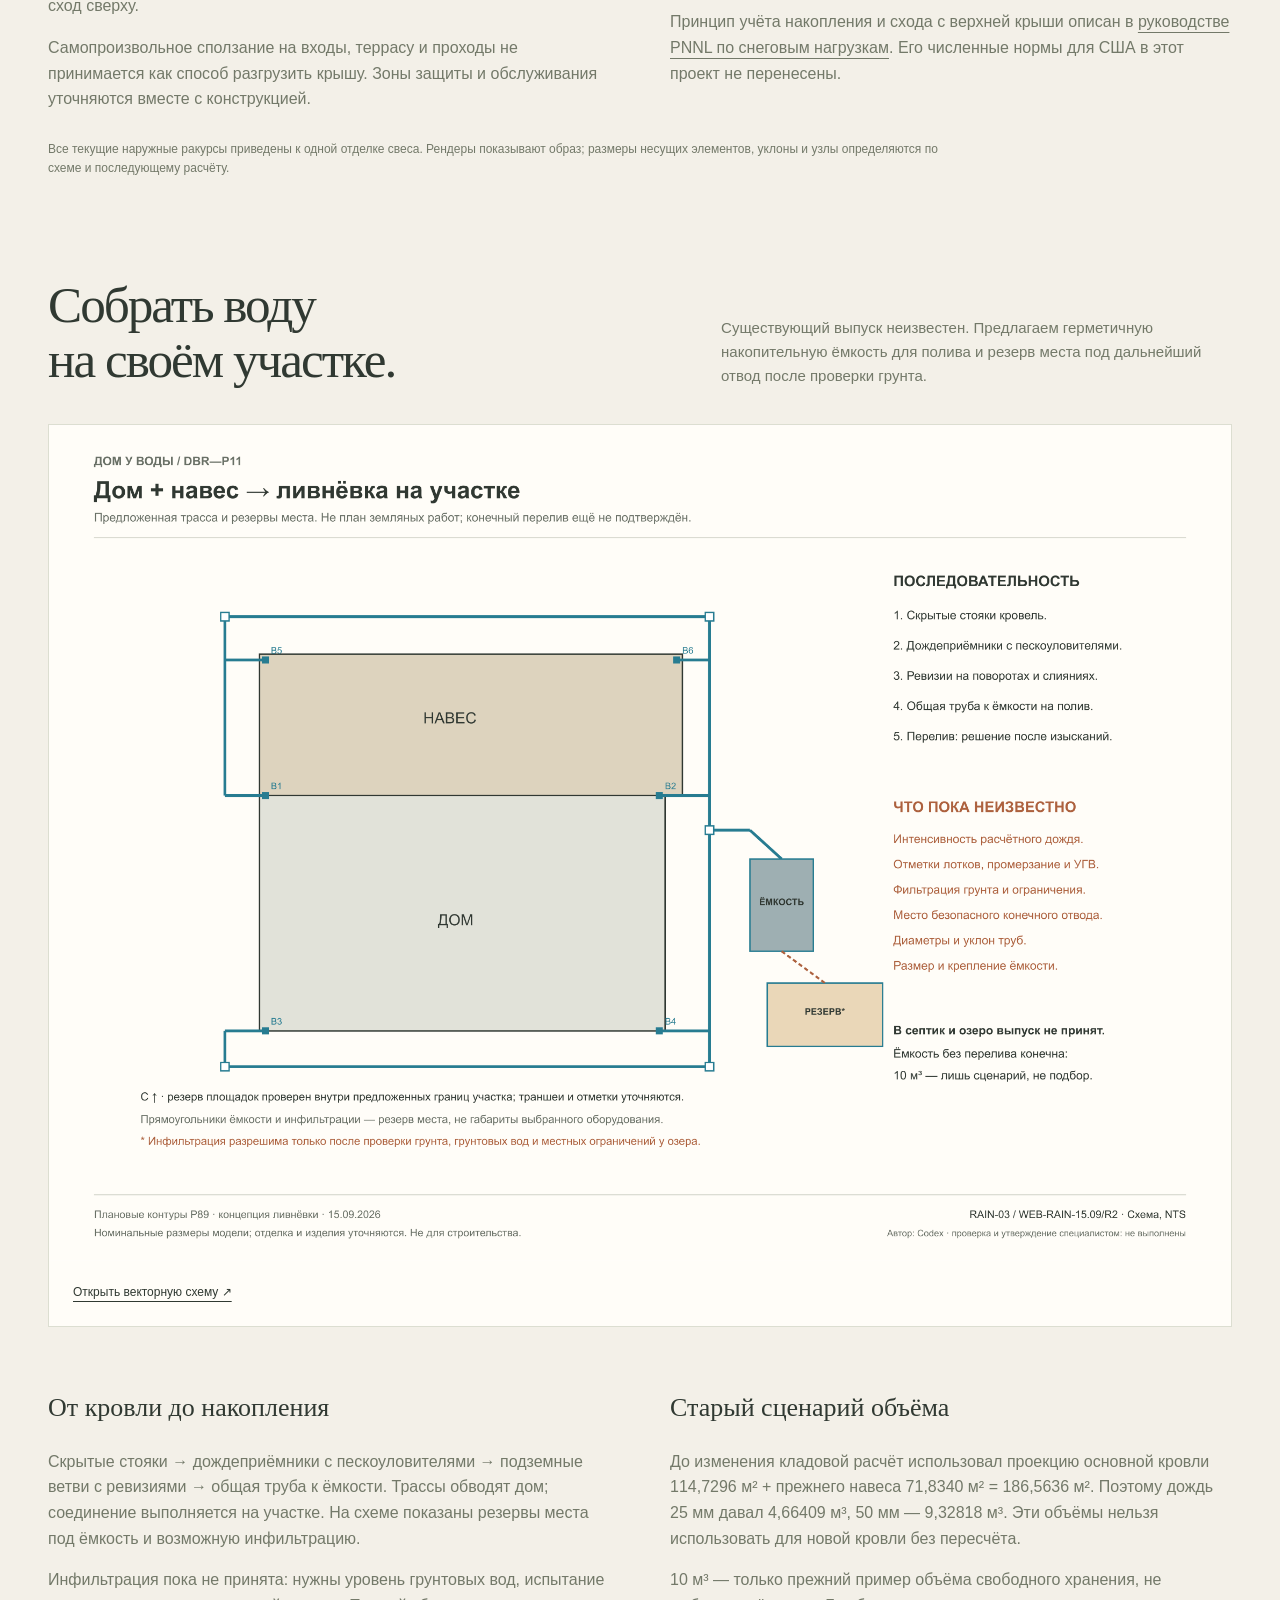
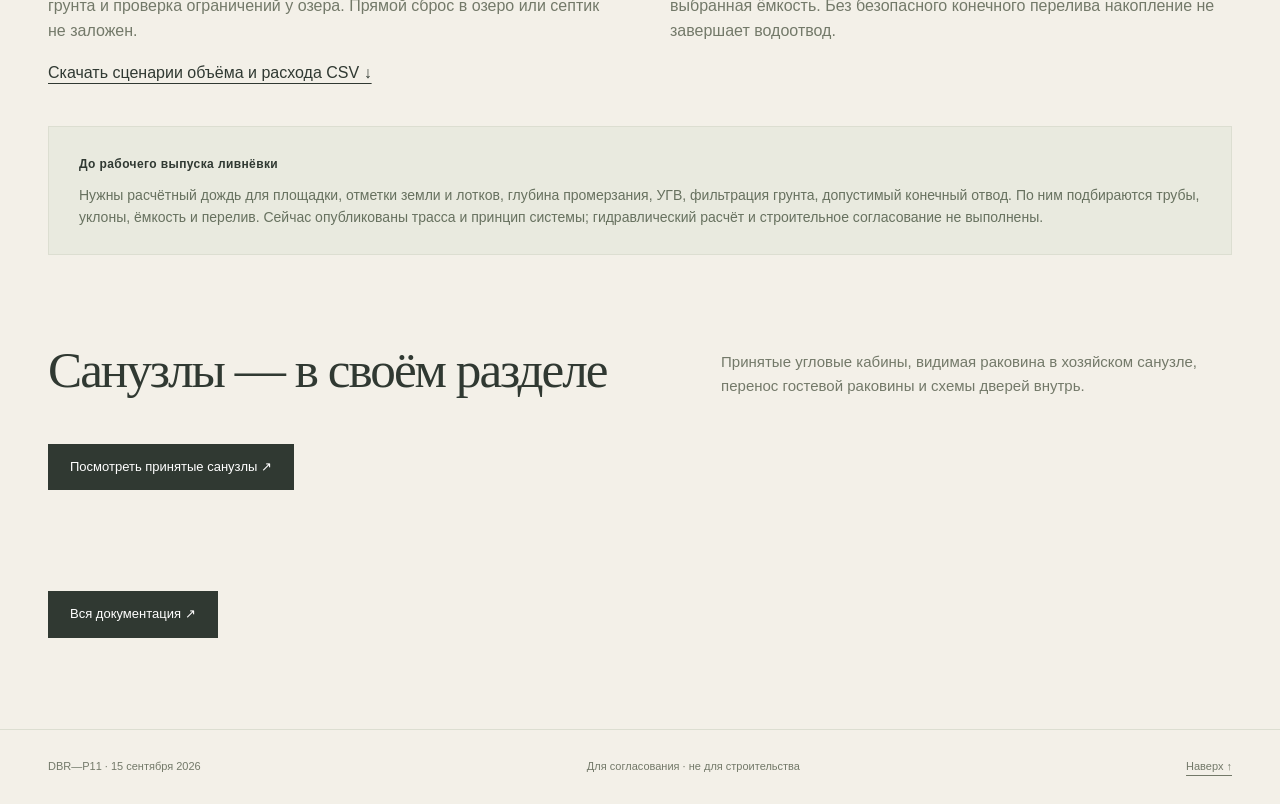
==== commit f8f48beb: "Align lounge west facade with house in public plans" ====
--- a/docs/details.html
+++ b/docs/details.html
@@ -9,7 +9,7 @@
 <main id="main"><section class="intro wrap"><div><p class="eyebrow">15 сентября / Крыша и участок</p><h1>Один дом.<br><em>Одна логика кровли.</em></h1></div><div class="intro-side"><p>Объёмный край с деревянной подшивкой повторяется на наружных видах. Вода с кровель собирается скрытыми водостоками в общую ливневую сеть на участке.</p><span class="pill">Концепция для технической проработки</span></div></section>
 <div class="status-note wrap spaced"><strong>Изменение 28.09 · восточный навес закрыт кладовой</strong><p>Листы кровли и ливнёвки ниже выполнены для предыдущей геометрии с открытым навесом. Теперь восточная часть закрыта кладовой вровень с фасадом дома, с северной дверью. Единый скат лаунджа и кладовой, опоры, снег, воронки, площади водосбора и расход нужно пересчитать; численные значения ниже — исторический сценарий, не текущий проект. <a href="plans.html#combined-plan">Новый контур кладовой ↗</a></p></div>
 <nav class="anchor-nav wrap" aria-label="Разделы кровли"><a href="#roof">Свесы и навес ↓</a><a href="#rainwater">Ливнёвка на участке ↓</a><a href="wet-zones.html#master">Угловые душевые ↗</a></nav>
-<section class="section wrap" id="roof"><div class="section-heading"><h2>Уклон навеса —<br>от дома наружу.</h2><p>Высокий край у основного дома, низкий — на свободной наружной стороне. Вдоль низкого края собирается вода. Графитовая лобовая часть, деревянная подшивка и мембранная кровля навеса сохраняются.</p></div><article class="visual-card"><a class="zoom" href="assets/rain-2026-09-15/roof-soffit-membrane.png" data-title="Крыша · подшивка и скрытый водосток"><img src="assets/rain-2026-09-15/roof-soffit-membrane.png" width="1385" height="1136" loading="lazy" decoding="async" alt="Крыша · подшивка и скрытый водосток"><span class="zoom-label">Смотреть крупнее ↗</span></a><div class="card-copy"><h3>Крыша · подшивка и скрытый водосток</h3><p>Ракурс создан до замены восточного навеса кладовой 28.09; в этой части объём устарел. Кровля 15.09: объёмный графитовый край, деревянная подшивка и скрытые водостоки. Навес имеет высокий край у дома и низкий наружный край. Основной скат — фальц, навес — мембрана. Уклон и снегозадержание показаны как концепция; снеговые нагрузки, конструктив и гидравлика ещё не рассчитаны.</p></div></article><div class="status-note spaced"><strong>Принятый стык крыши и навеса</strong><p>Основной скат переходит в более пологий навес через непрерывный перелом. Отдельной ступени карниза между ними нет. Образец — юго-западный вид ниже. Северо-восточный и северо-западный виды сняты до исправления.</p><p>Схемы RAIN показывают предварительную ливнёвку. Скрытый водосбор в зоне нового стыка, его сечение и подключение ещё нужно согласовать; наличие схем не означает готовность узла к строительству.</p></div><div class="metrics wet-metrics"><div><strong>2<small>%</small></strong><span>Старый сценарий для воды; угол не утверждён</span></div><div><strong>4900<small>мм</small></strong><span>Глубина по прежней модели</span></div><div><strong>98<small>мм</small></strong><span>Перепад старого сценария: 4900 × 0,02</span></div><div><strong>186,56<small>м²</small></strong><span>Старая площадь кровель; пересчитать</span></div></div><article class="sheet-card"><a class="zoom" href="assets/rain-2026-09-15/RAIN-01-roofs.png" data-title="Кровли · уклоны, водосборы и скрытые стояки"><img src="assets/rain-2026-09-15/RAIN-01-roofs.png" width="2200" height="1556" loading="lazy" decoding="async" alt="Кровли · уклоны, водосборы и скрытые стояки"><span class="zoom-label">Смотреть крупнее ↗</span></a><div class="file-links"><a class="" href="assets/rain-2026-09-15/RAIN-01-roofs.svg">Открыть векторную схему ↗</a></div></article><article class="sheet-card"><a class="zoom" href="assets/rain-2026-09-15/RAIN-02-section.png" data-title="Навес · от высокого края у дома к наружному водостоку"><img src="assets/rain-2026-09-15/RAIN-02-section.png" width="2200" height="1556" loading="lazy" decoding="async" alt="Навес · от высокого края у дома к наружному водостоку"><span class="zoom-label">Смотреть крупнее ↗</span></a><div class="file-links"><a class="" href="assets/rain-2026-09-15/RAIN-02-section.svg">Открыть векторную схему ↗</a></div></article><div class="explain-grid spaced"><div><h3>Три водосбора</h3><p>Северный и южный скаты дома получают отдельные желоба. Навес отводит воду к своему наружному краю. Предлагаем шесть низких пунктов: по два на каждый водосбор. Дом не сбрасывает воду поверх навеса.</p><p>Стояки прячутся в доступных сервисных коробах. Желоба и воронки доступны для чистки. Аварийный перелив независим от основного засоряемого пути; выпуск нужно отвести от дверей, проходов и фундамента.</p></div><div><h3>Что означает уклон 2%</h3><p>Это проектное предложение для обсуждения, а не готовый конструктив. Нужен расчёт балок и прогибов под снегом и водой, чтобы реальный уклон сохранился. Толщина пакета, пролёты, опоры и крепления ещё не назначены.</p><p>Справочная логика уклонов и аварийного водоотвода — <a href="https://www.bauder.co.uk/technical-centre/standards-and-knowledge/bs-6229-2025-key-changes" target="_blank" rel="noopener">Bauder, изменения BS 6229:2025</a>. Это британский технический источник; применимость норм и решение для участка в Беларуси требует местной проверки.</p></div></div><div class="visual-grid spaced"><article class="visual-card"><a class="zoom" href="assets/rain-2026-09-15/exterior-southwest.png" data-title="Дом · юго-западный ракурс"><img src="assets/rain-2026-09-15/exterior-southwest.png" width="1536" height="1024" loading="lazy" decoding="async" alt="Дом · юго-западный ракурс"><span class="zoom-label">Смотреть крупнее ↗</span></a><div class="card-copy"><h3>Дом · юго-западный ракурс</h3><p>Ракурс создан до замены восточного навеса кладовой 28.09; в этой части объём устарел. Принятый образец стыка от 15.09: основной скат переходит в более пологий навес через непрерывный перелом, без отдельного нижнего козырька. Графитовый край, деревянная подшивка и уклон наружу. Два противоположных ракурса уточняются по этому образцу. Угол, конструктив и узел водосбора требуют расчёта.</p></div></article><article class="visual-card"><a class="zoom" href="assets/rain-2026-09-15/exterior-east.png" data-title="Восток · дом и открытый навес днём"><img src="assets/rain-2026-09-15/exterior-east.png" width="1536" height="1024" loading="lazy" decoding="async" alt="Восток · дом и открытый навес днём"><span class="zoom-label">Смотреть крупнее ↗</span></a><div class="card-copy"><h3>Восток · дом и открытый навес днём</h3><p>Ракурс создан до замены восточного навеса кладовой 28.09; в этой части объём устарел. Принятый образец крыши от 15.09. Кровля 15.09: объёмный графитовый край, деревянная подшивка и скрытые водостоки. Навес имеет высокий край у дома и низкий наружный край. Основной скат — фальц, навес — мембрана. Уклон и снегозадержание показаны как концепция; снеговые нагрузки, конструктив и гидравлика ещё не рассчитаны.</p></div></article></div><div class="section-heading spaced"><h2>Снег проверяем<br>отдельно от воды.</h2><p>Уклон наружу исключает обратный сток к дому. Он не заменяет расчёт снега, который останется на навесе, накопится у перепада высот или попадёт сверху.</p></div><article class="sheet-card"><a class="zoom" href="assets/rain-2026-09-15/RAIN-04-snow.png" data-title="Снег · основной скат, навес и направление наружу"><img src="assets/rain-2026-09-15/RAIN-04-snow.png" width="2200" height="1556" loading="lazy" decoding="async" alt="Снег · основной скат, навес и направление наружу"><span class="zoom-label">Смотреть крупнее ↗</span></a><div class="file-links"><a class="" href="assets/rain-2026-09-15/RAIN-04-snow.svg">Открыть векторную схему ↗</a></div></article><div class="explain-grid spaced"><div><h3>Сход с основного ската</h3><p>На скате дома над навесом предлагается снегозадержание с расчётом креплений и реакций. При этом проверяется сам навес: равномерный снег, неравномерное накопление, снеговой мешок у примыкания и возможный сход сверху.</p><p>Самопроизвольное сползание на входы, террасу и проходы не принимается как способ разгрузить крышу. Зоны защиты и обслуживания уточняются вместе с конструкцией.</p></div><div><h3>Что ещё нужно посчитать</h3><p>Окончательный угол, снеговую нагрузку для участка, балки, опоры, крепления и прогибы. Уклон 2% здесь — только сценарий отвода воды. Снижение нагрузки из-за ожидаемого таяния или схода снега не заложено.</p><p>Принцип учёта накопления и схода с верхней крыши описан в <a href="https://basc.pnnl.gov/resource-guides/managing-snow-loads-roofs-and-decks" target="_blank" rel="noopener">руководстве PNNL по снеговым нагрузкам</a>. Его численные нормы для США в этот проект не перенесены.</p></div></div><p class="source-note">Все текущие наружные ракурсы приведены к одной отделке свеса. Рендеры показывают образ; размеры несущих элементов, уклоны и узлы определяются по схеме и последующему расчёту.</p></section>
+<section class="section wrap" id="roof"><div class="section-heading"><h2>Уклон навеса —<br>от дома наружу.</h2><p>Высокий край у основного дома, низкий — на свободной наружной стороне. Вдоль низкого края собирается вода. Графитовая лобовая часть, деревянная подшивка и мембранная кровля навеса сохраняются.</p></div><article class="visual-card"><a class="zoom" href="assets/rain-2026-09-15/roof-soffit-membrane.png" data-title="Крыша · подшивка и скрытый водосток"><img src="assets/rain-2026-09-15/roof-soffit-membrane.png" width="1385" height="1136" loading="lazy" decoding="async" alt="Крыша · подшивка и скрытый водосток"><span class="zoom-label">Смотреть крупнее ↗</span></a><div class="card-copy"><h3>Крыша · подшивка и скрытый водосток</h3><p>Лаундж на этом ракурсе показан до расширения на 300 мм к западу; геометрия фасада требует обновления. Ракурс создан до замены восточного навеса кладовой 28.09; в этой части объём устарел. Кровля 15.09: объёмный графитовый край, деревянная подшивка и скрытые водостоки. Навес имеет высокий край у дома и низкий наружный край. Основной скат — фальц, навес — мембрана. Уклон и снегозадержание показаны как концепция; снеговые нагрузки, конструктив и гидравлика ещё не рассчитаны.</p></div></article><div class="status-note spaced"><strong>Принятый стык крыши и навеса</strong><p>Основной скат переходит в более пологий навес через непрерывный перелом. Отдельной ступени карниза между ними нет. Образец — юго-западный вид ниже. Северо-восточный и северо-западный виды сняты до исправления.</p><p>Схемы RAIN показывают предварительную ливнёвку. Скрытый водосбор в зоне нового стыка, его сечение и подключение ещё нужно согласовать; наличие схем не означает готовность узла к строительству.</p></div><div class="metrics wet-metrics"><div><strong>2<small>%</small></strong><span>Старый сценарий для воды; угол не утверждён</span></div><div><strong>4900<small>мм</small></strong><span>Глубина по прежней модели</span></div><div><strong>98<small>мм</small></strong><span>Перепад старого сценария: 4900 × 0,02</span></div><div><strong>186,56<small>м²</small></strong><span>Старая площадь кровель; пересчитать</span></div></div><article class="sheet-card"><a class="zoom" href="assets/rain-2026-09-15/RAIN-01-roofs.png" data-title="Кровли · уклоны, водосборы и скрытые стояки"><img src="assets/rain-2026-09-15/RAIN-01-roofs.png" width="2200" height="1556" loading="lazy" decoding="async" alt="Кровли · уклоны, водосборы и скрытые стояки"><span class="zoom-label">Смотреть крупнее ↗</span></a><div class="file-links"><a class="" href="assets/rain-2026-09-15/RAIN-01-roofs.svg">Открыть векторную схему ↗</a></div></article><article class="sheet-card"><a class="zoom" href="assets/rain-2026-09-15/RAIN-02-section.png" data-title="Навес · от высокого края у дома к наружному водостоку"><img src="assets/rain-2026-09-15/RAIN-02-section.png" width="2200" height="1556" loading="lazy" decoding="async" alt="Навес · от высокого края у дома к наружному водостоку"><span class="zoom-label">Смотреть крупнее ↗</span></a><div class="file-links"><a class="" href="assets/rain-2026-09-15/RAIN-02-section.svg">Открыть векторную схему ↗</a></div></article><div class="explain-grid spaced"><div><h3>Три водосбора</h3><p>Северный и южный скаты дома получают отдельные желоба. Навес отводит воду к своему наружному краю. Предлагаем шесть низких пунктов: по два на каждый водосбор. Дом не сбрасывает воду поверх навеса.</p><p>Стояки прячутся в доступных сервисных коробах. Желоба и воронки доступны для чистки. Аварийный перелив независим от основного засоряемого пути; выпуск нужно отвести от дверей, проходов и фундамента.</p></div><div><h3>Что означает уклон 2%</h3><p>Это проектное предложение для обсуждения, а не готовый конструктив. Нужен расчёт балок и прогибов под снегом и водой, чтобы реальный уклон сохранился. Толщина пакета, пролёты, опоры и крепления ещё не назначены.</p><p>Справочная логика уклонов и аварийного водоотвода — <a href="https://www.bauder.co.uk/technical-centre/standards-and-knowledge/bs-6229-2025-key-changes" target="_blank" rel="noopener">Bauder, изменения BS 6229:2025</a>. Это британский технический источник; применимость норм и решение для участка в Беларуси требует местной проверки.</p></div></div><div class="visual-grid spaced"><article class="visual-card"><a class="zoom" href="assets/rain-2026-09-15/exterior-southwest.png" data-title="Дом · юго-западный ракурс"><img src="assets/rain-2026-09-15/exterior-southwest.png" width="1536" height="1024" loading="lazy" decoding="async" alt="Дом · юго-западный ракурс"><span class="zoom-label">Смотреть крупнее ↗</span></a><div class="card-copy"><h3>Дом · юго-западный ракурс</h3><p>Лаундж на этом ракурсе показан до расширения на 300 мм к западу; геометрия фасада требует обновления. Ракурс создан до замены восточного навеса кладовой 28.09; в этой части объём устарел. Принятый образец стыка от 15.09: основной скат переходит в более пологий навес через непрерывный перелом, без отдельного нижнего козырька. Графитовый край, деревянная подшивка и уклон наружу. Два противоположных ракурса уточняются по этому образцу. Угол, конструктив и узел водосбора требуют расчёта.</p></div></article><article class="visual-card"><a class="zoom" href="assets/rain-2026-09-15/exterior-east.png" data-title="Восток · дом и открытый навес днём"><img src="assets/rain-2026-09-15/exterior-east.png" width="1536" height="1024" loading="lazy" decoding="async" alt="Восток · дом и открытый навес днём"><span class="zoom-label">Смотреть крупнее ↗</span></a><div class="card-copy"><h3>Восток · дом и открытый навес днём</h3><p>Лаундж на этом ракурсе показан до расширения на 300 мм к западу; геометрия фасада требует обновления. Ракурс создан до замены восточного навеса кладовой 28.09; в этой части объём устарел. Принятый образец крыши от 15.09. Кровля 15.09: объёмный графитовый край, деревянная подшивка и скрытые водостоки. Навес имеет высокий край у дома и низкий наружный край. Основной скат — фальц, навес — мембрана. Уклон и снегозадержание показаны как концепция; снеговые нагрузки, конструктив и гидравлика ещё не рассчитаны.</p></div></article></div><div class="section-heading spaced"><h2>Снег проверяем<br>отдельно от воды.</h2><p>Уклон наружу исключает обратный сток к дому. Он не заменяет расчёт снега, который останется на навесе, накопится у перепада высот или попадёт сверху.</p></div><article class="sheet-card"><a class="zoom" href="assets/rain-2026-09-15/RAIN-04-snow.png" data-title="Снег · основной скат, навес и направление наружу"><img src="assets/rain-2026-09-15/RAIN-04-snow.png" width="2200" height="1556" loading="lazy" decoding="async" alt="Снег · основной скат, навес и направление наружу"><span class="zoom-label">Смотреть крупнее ↗</span></a><div class="file-links"><a class="" href="assets/rain-2026-09-15/RAIN-04-snow.svg">Открыть векторную схему ↗</a></div></article><div class="explain-grid spaced"><div><h3>Сход с основного ската</h3><p>На скате дома над навесом предлагается снегозадержание с расчётом креплений и реакций. При этом проверяется сам навес: равномерный снег, неравномерное накопление, снеговой мешок у примыкания и возможный сход сверху.</p><p>Самопроизвольное сползание на входы, террасу и проходы не принимается как способ разгрузить крышу. Зоны защиты и обслуживания уточняются вместе с конструкцией.</p></div><div><h3>Что ещё нужно посчитать</h3><p>Окончательный угол, снеговую нагрузку для участка, балки, опоры, крепления и прогибы. Уклон 2% здесь — только сценарий отвода воды. Снижение нагрузки из-за ожидаемого таяния или схода снега не заложено.</p><p>Принцип учёта накопления и схода с верхней крыши описан в <a href="https://basc.pnnl.gov/resource-guides/managing-snow-loads-roofs-and-decks" target="_blank" rel="noopener">руководстве PNNL по снеговым нагрузкам</a>. Его численные нормы для США в этот проект не перенесены.</p></div></div><p class="source-note">Все текущие наружные ракурсы приведены к одной отделке свеса. Рендеры показывают образ; размеры несущих элементов, уклоны и узлы определяются по схеме и последующему расчёту.</p></section>
 <section class="section wrap" id="rainwater"><div class="section-heading"><h2>Собрать воду<br>на своём участке.</h2><p>Существующий выпуск неизвестен. Предлагаем герметичную накопительную ёмкость для полива и резерв места под дальнейший отвод после проверки грунта.</p></div><article class="sheet-card"><a class="zoom" href="assets/rain-2026-09-15/RAIN-03-site.png" data-title="Дом и навес · общая ливнёвка, накопление и резерв места"><img src="assets/rain-2026-09-15/RAIN-03-site.png" width="2200" height="1556" loading="lazy" decoding="async" alt="Дом и навес · общая ливнёвка, накопление и резерв места"><span class="zoom-label">Смотреть крупнее ↗</span></a><div class="file-links"><a class="" href="assets/rain-2026-09-15/RAIN-03-site.svg">Открыть векторную схему ↗</a></div></article><div class="explain-grid spaced"><div><h3>От кровли до накопления</h3><p>Скрытые стояки → дождеприёмники с пескоуловителями → подземные ветви с ревизиями → общая труба к ёмкости. Трассы обводят дом; соединение выполняется на участке. На схеме показаны резервы места под ёмкость и возможную инфильтрацию.</p><p>Инфильтрация пока не принята: нужны уровень грунтовых вод, испытание грунта и проверка ограничений у озера. Прямой сброс в озеро или септик не заложен.</p></div><div><h3>Старый сценарий объёма</h3><p>До изменения кладовой расчёт использовал проекцию основной кровли 114,7296 м² + прежнего навеса 71,8340 м² = 186,5636 м². Поэтому дождь 25 мм давал 4,66409 м³, 50 мм — 9,32818 м³. Эти объёмы нельзя использовать для новой кровли без пересчёта.</p><p>10 м³ — только прежний пример объёма свободного хранения, не выбранная ёмкость. Без безопасного конечного перелива накопление не завершает водоотвод.</p></div></div><a class="" href="assets/rain-2026-09-15/rainfall-scenarios.csv">Скачать сценарии объёма и расхода CSV ↓</a><div class="status-note spaced"><strong>До рабочего выпуска ливнёвки</strong><p>Нужны расчётный дождь для площадки, отметки земли и лотков, глубина промерзания, УГВ, фильтрация грунта, допустимый конечный отвод. По ним подбираются трубы, уклоны, ёмкость и перелив. Сейчас опубликованы трасса и принцип системы; гидравлический расчёт и строительное согласование не выполнены.</p></div></section>
 <section class="section wrap" id="shower"><div class="section-heading"><h2>Санузлы — в своём разделе</h2><p>Принятые угловые кабины, видимая раковина в хозяйском санузле, перенос гостевой раковины и схемы дверей внутрь.</p></div><a class="button" href="wet-zones.html#master">Посмотреть принятые санузлы ↗</a></section><div class="closing wrap"><a class="button" href="technical.html">Вся документация ↗</a></div></main>
 <footer><span>DBR—P11 · 15 сентября 2026</span><span>Для согласования · не для строительства</span><a href="#main">Наверх ↑</a></footer>
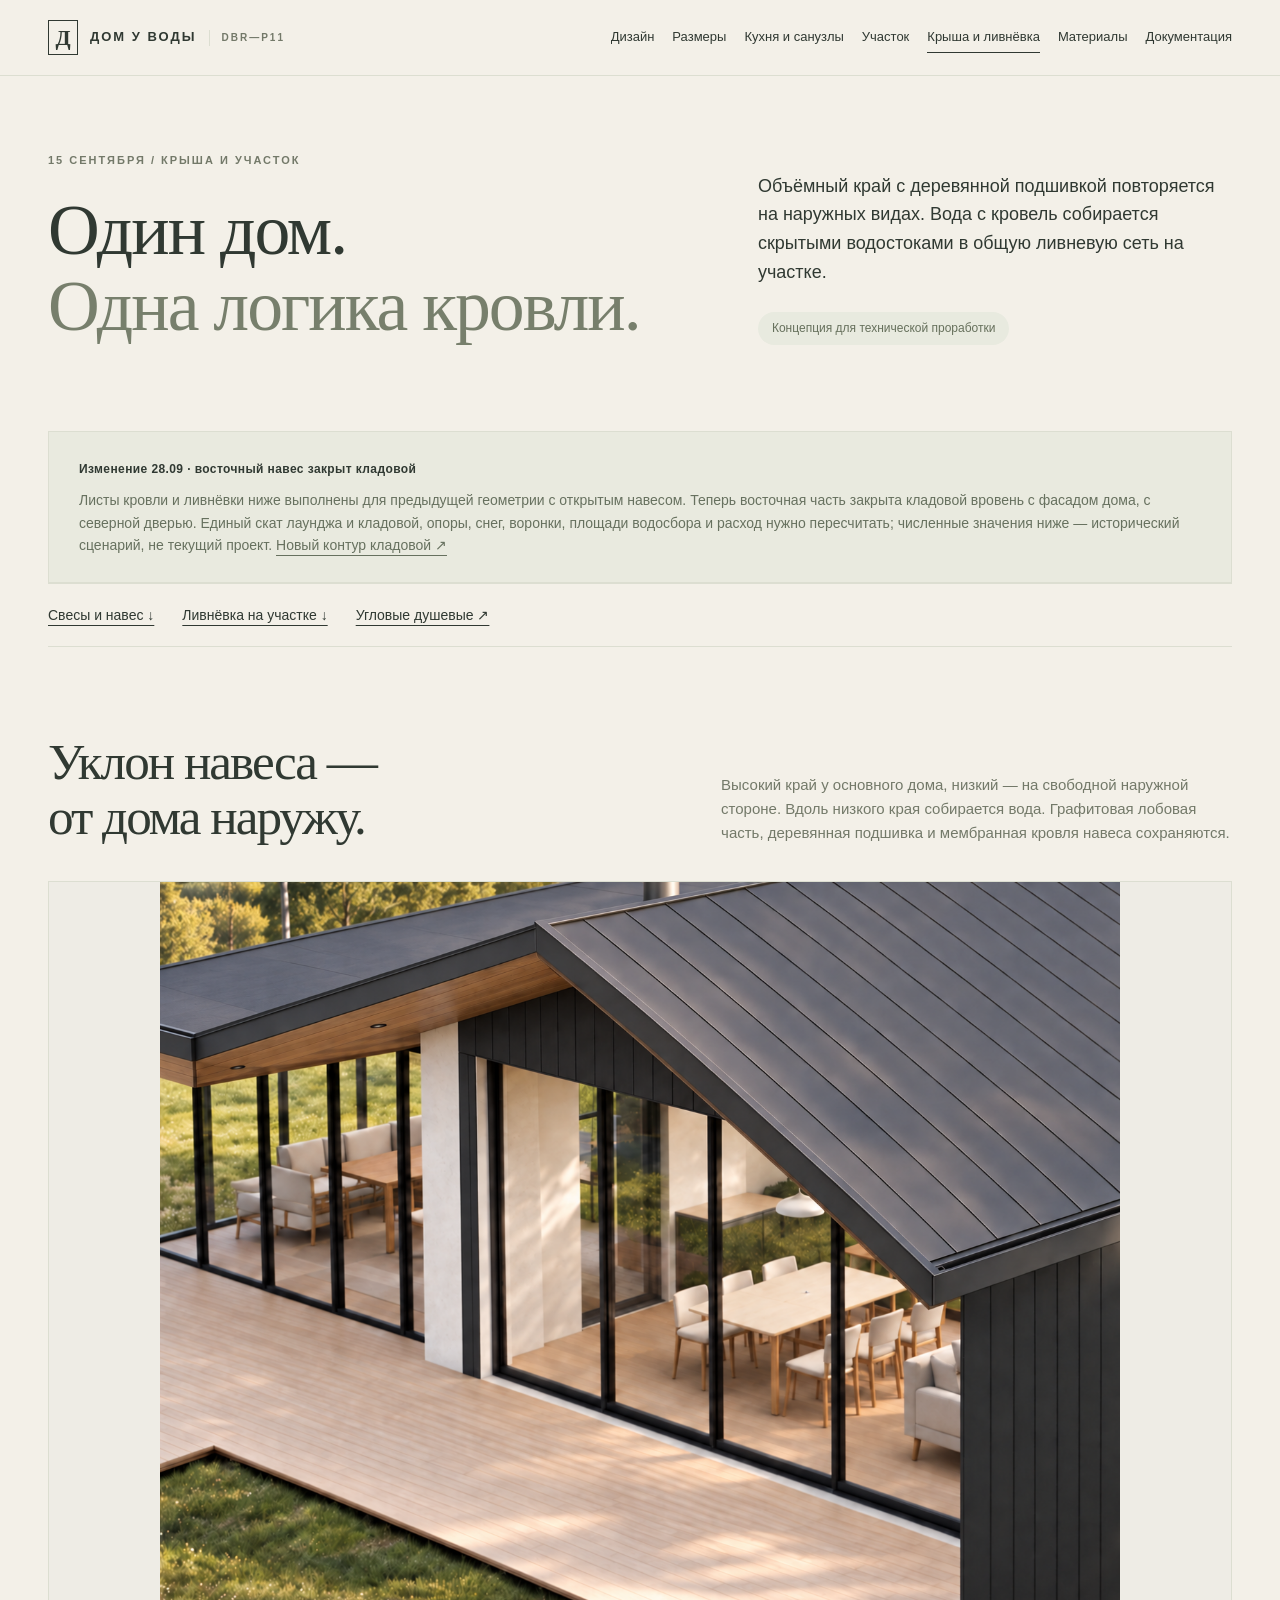
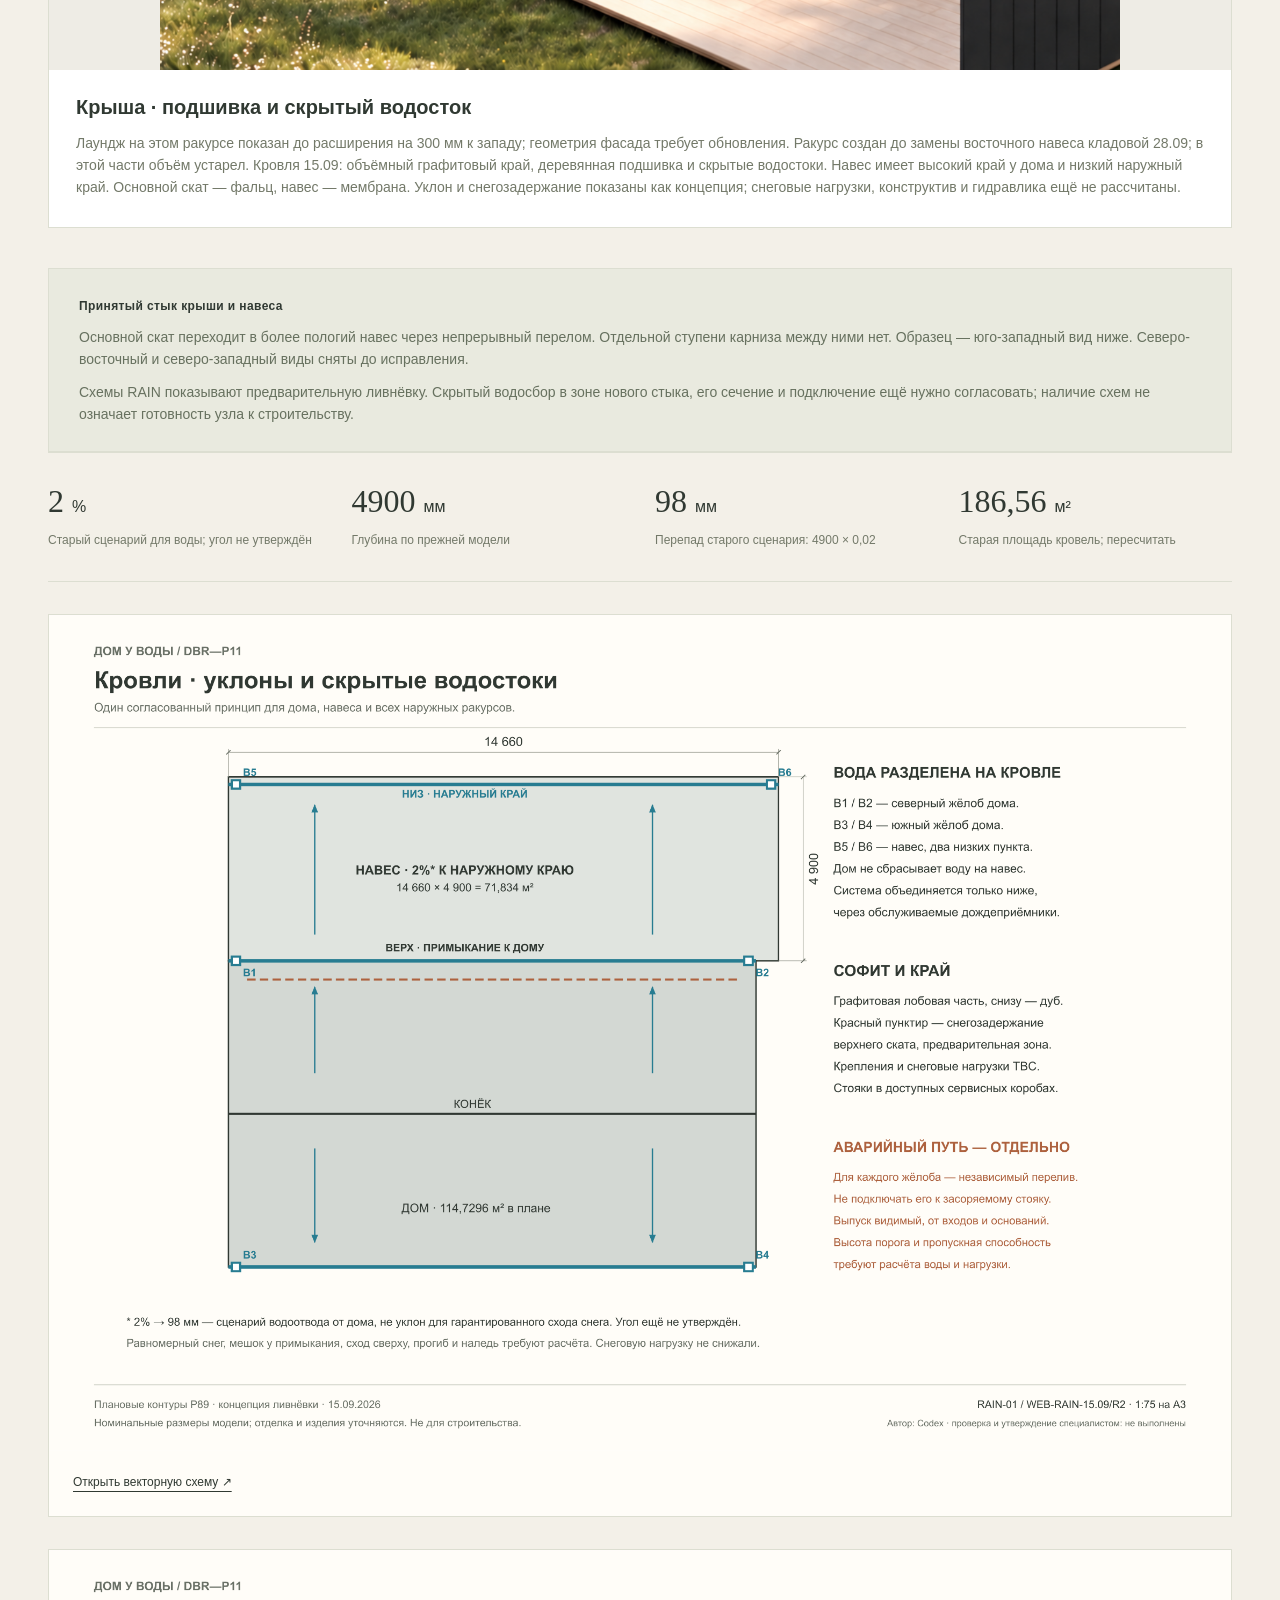
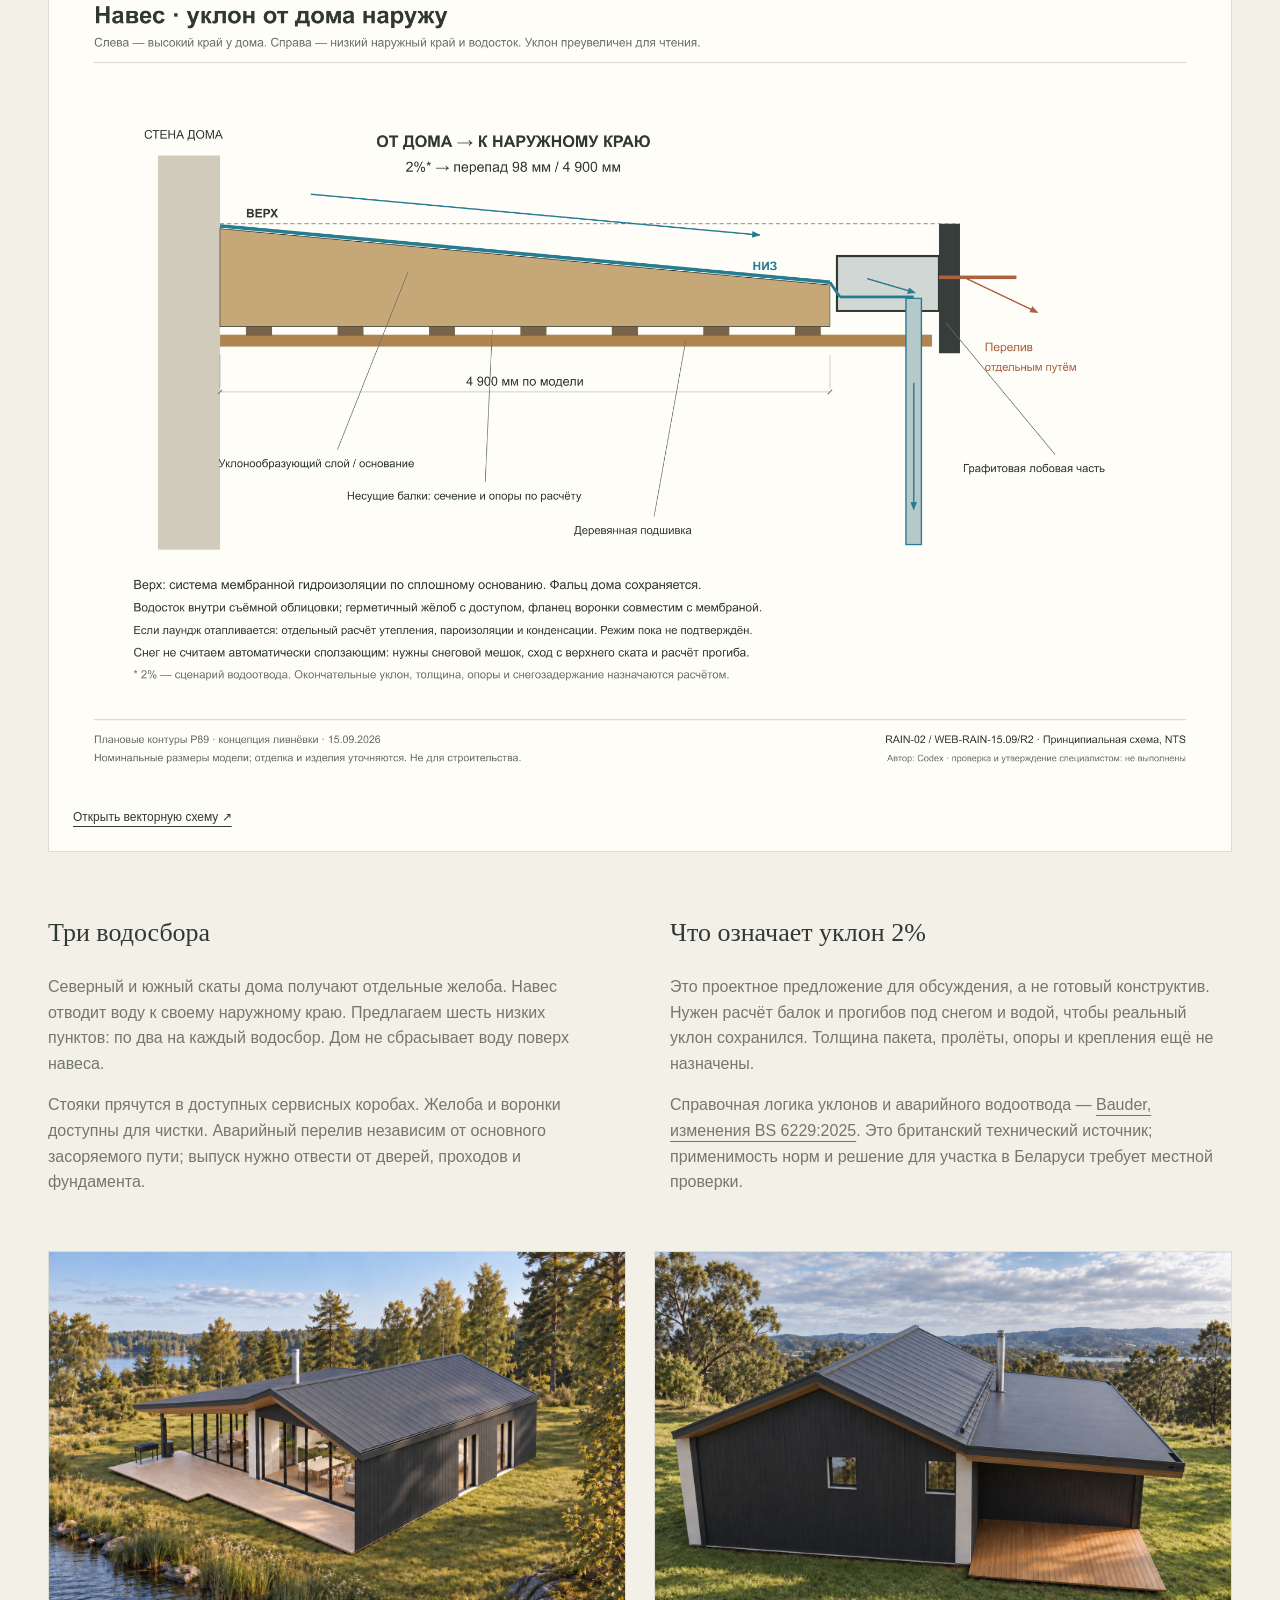
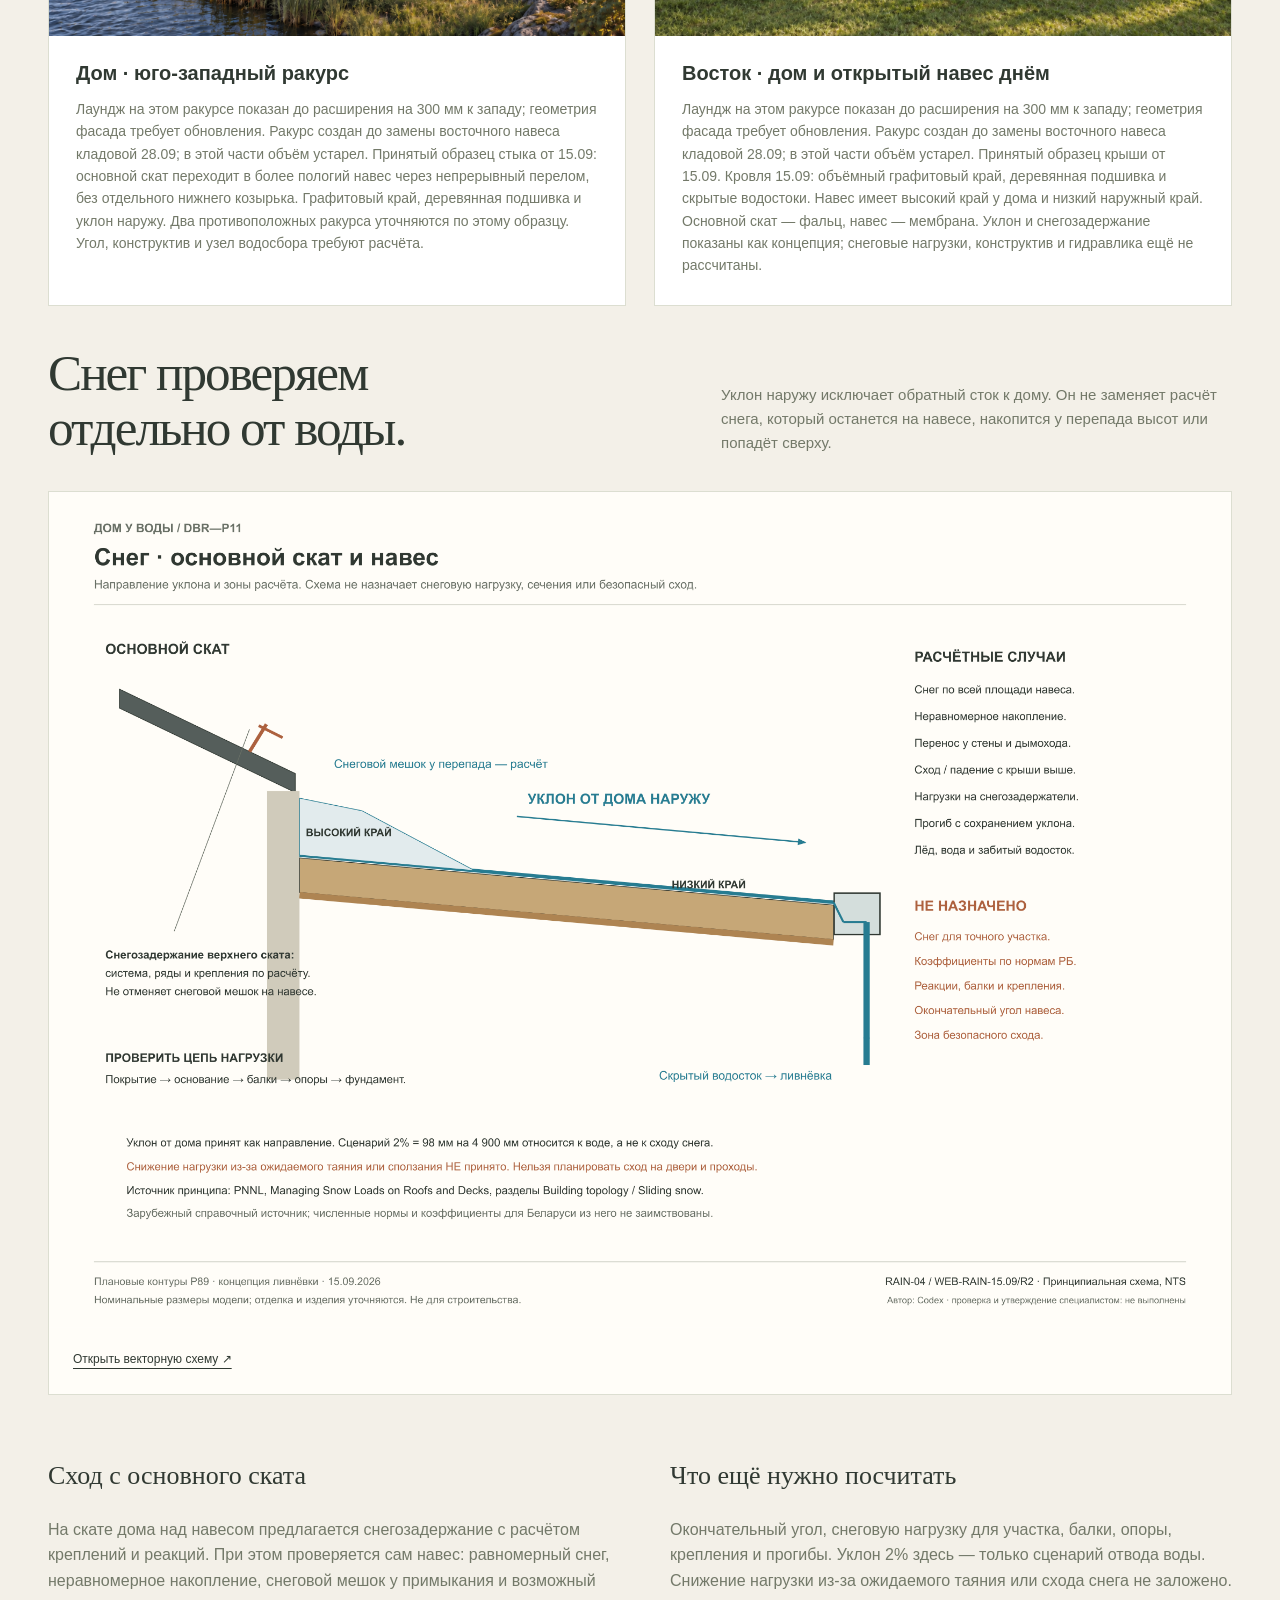
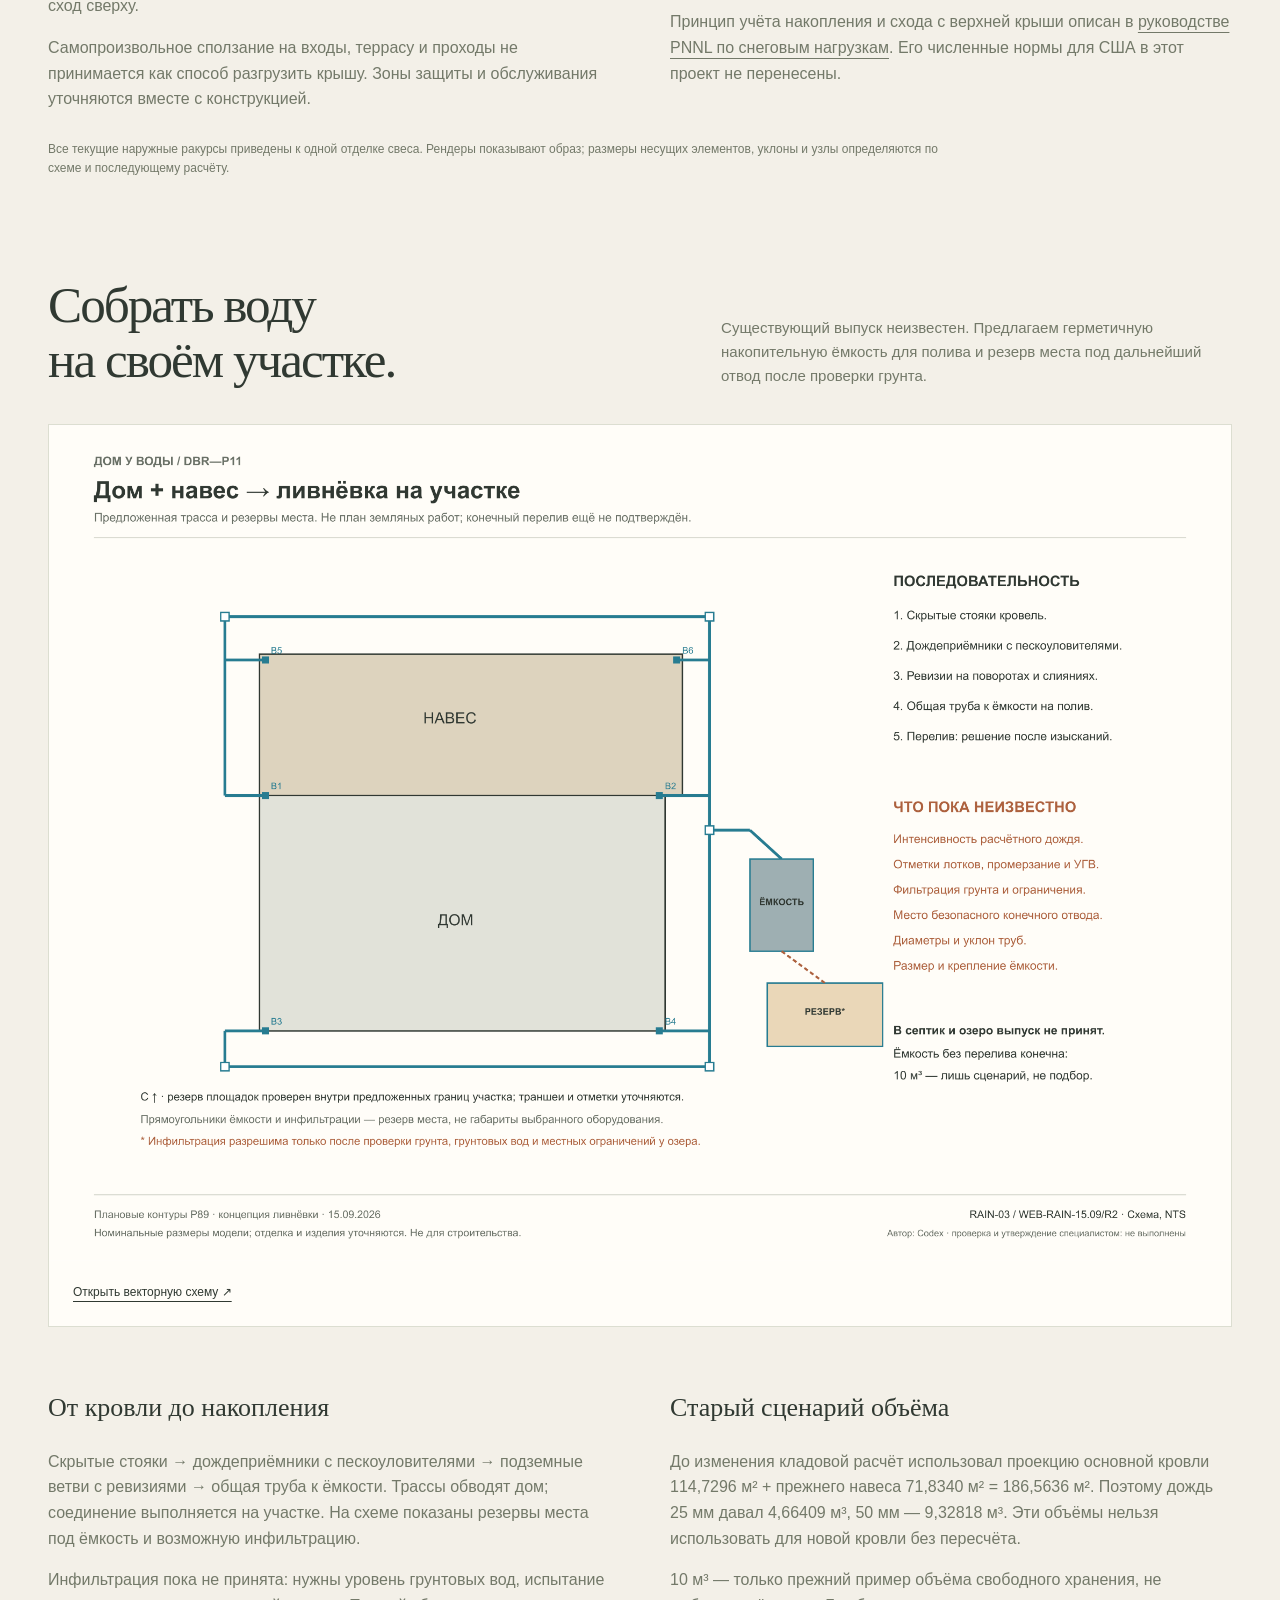
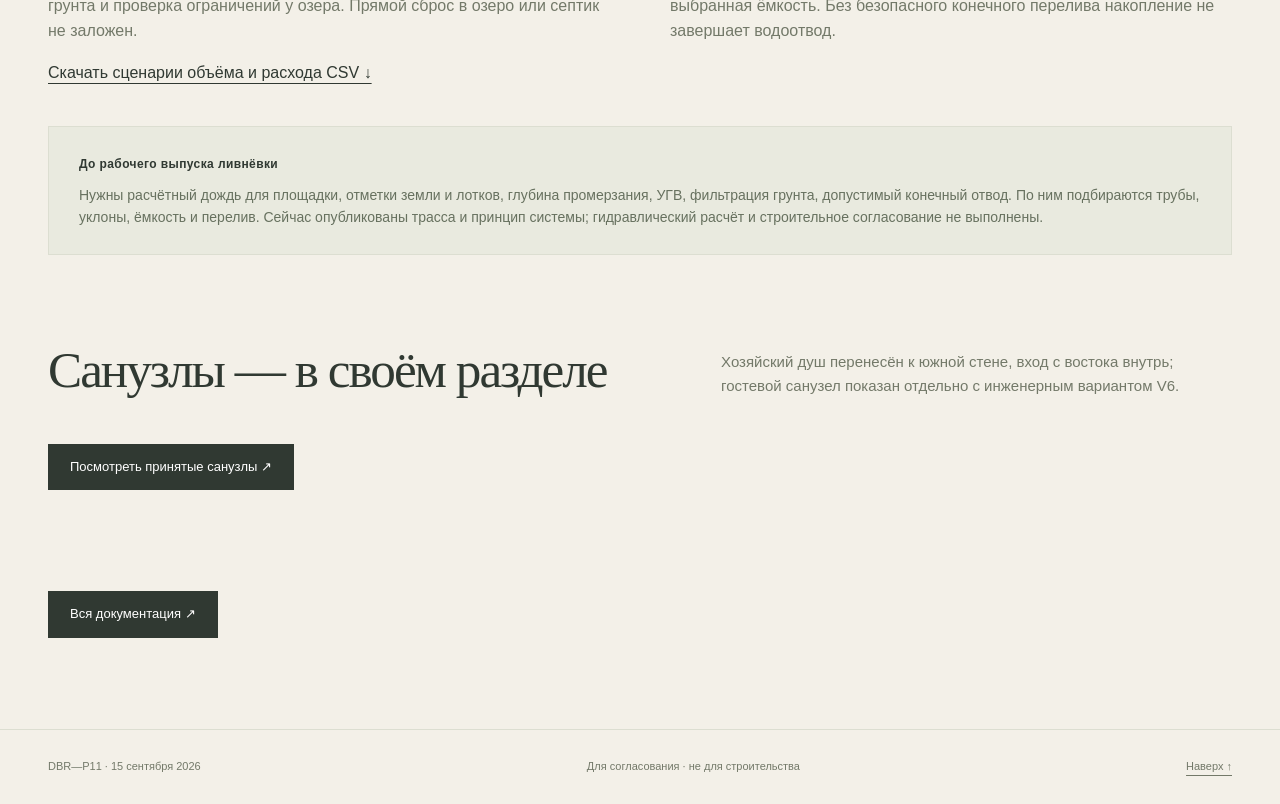
==== commit df089c01: "Publish revised master bath and bedroom clearances" ====
--- a/docs/details.html
+++ b/docs/details.html
@@ -11,7 +11,7 @@
 <nav class="anchor-nav wrap" aria-label="Разделы кровли"><a href="#roof">Свесы и навес ↓</a><a href="#rainwater">Ливнёвка на участке ↓</a><a href="wet-zones.html#master">Угловые душевые ↗</a></nav>
 <section class="section wrap" id="roof"><div class="section-heading"><h2>Уклон навеса —<br>от дома наружу.</h2><p>Высокий край у основного дома, низкий — на свободной наружной стороне. Вдоль низкого края собирается вода. Графитовая лобовая часть, деревянная подшивка и мембранная кровля навеса сохраняются.</p></div><article class="visual-card"><a class="zoom" href="assets/rain-2026-09-15/roof-soffit-membrane.png" data-title="Крыша · подшивка и скрытый водосток"><img src="assets/rain-2026-09-15/roof-soffit-membrane.png" width="1385" height="1136" loading="lazy" decoding="async" alt="Крыша · подшивка и скрытый водосток"><span class="zoom-label">Смотреть крупнее ↗</span></a><div class="card-copy"><h3>Крыша · подшивка и скрытый водосток</h3><p>Лаундж на этом ракурсе показан до расширения на 300 мм к западу; геометрия фасада требует обновления. Ракурс создан до замены восточного навеса кладовой 28.09; в этой части объём устарел. Кровля 15.09: объёмный графитовый край, деревянная подшивка и скрытые водостоки. Навес имеет высокий край у дома и низкий наружный край. Основной скат — фальц, навес — мембрана. Уклон и снегозадержание показаны как концепция; снеговые нагрузки, конструктив и гидравлика ещё не рассчитаны.</p></div></article><div class="status-note spaced"><strong>Принятый стык крыши и навеса</strong><p>Основной скат переходит в более пологий навес через непрерывный перелом. Отдельной ступени карниза между ними нет. Образец — юго-западный вид ниже. Северо-восточный и северо-западный виды сняты до исправления.</p><p>Схемы RAIN показывают предварительную ливнёвку. Скрытый водосбор в зоне нового стыка, его сечение и подключение ещё нужно согласовать; наличие схем не означает готовность узла к строительству.</p></div><div class="metrics wet-metrics"><div><strong>2<small>%</small></strong><span>Старый сценарий для воды; угол не утверждён</span></div><div><strong>4900<small>мм</small></strong><span>Глубина по прежней модели</span></div><div><strong>98<small>мм</small></strong><span>Перепад старого сценария: 4900 × 0,02</span></div><div><strong>186,56<small>м²</small></strong><span>Старая площадь кровель; пересчитать</span></div></div><article class="sheet-card"><a class="zoom" href="assets/rain-2026-09-15/RAIN-01-roofs.png" data-title="Кровли · уклоны, водосборы и скрытые стояки"><img src="assets/rain-2026-09-15/RAIN-01-roofs.png" width="2200" height="1556" loading="lazy" decoding="async" alt="Кровли · уклоны, водосборы и скрытые стояки"><span class="zoom-label">Смотреть крупнее ↗</span></a><div class="file-links"><a class="" href="assets/rain-2026-09-15/RAIN-01-roofs.svg">Открыть векторную схему ↗</a></div></article><article class="sheet-card"><a class="zoom" href="assets/rain-2026-09-15/RAIN-02-section.png" data-title="Навес · от высокого края у дома к наружному водостоку"><img src="assets/rain-2026-09-15/RAIN-02-section.png" width="2200" height="1556" loading="lazy" decoding="async" alt="Навес · от высокого края у дома к наружному водостоку"><span class="zoom-label">Смотреть крупнее ↗</span></a><div class="file-links"><a class="" href="assets/rain-2026-09-15/RAIN-02-section.svg">Открыть векторную схему ↗</a></div></article><div class="explain-grid spaced"><div><h3>Три водосбора</h3><p>Северный и южный скаты дома получают отдельные желоба. Навес отводит воду к своему наружному краю. Предлагаем шесть низких пунктов: по два на каждый водосбор. Дом не сбрасывает воду поверх навеса.</p><p>Стояки прячутся в доступных сервисных коробах. Желоба и воронки доступны для чистки. Аварийный перелив независим от основного засоряемого пути; выпуск нужно отвести от дверей, проходов и фундамента.</p></div><div><h3>Что означает уклон 2%</h3><p>Это проектное предложение для обсуждения, а не готовый конструктив. Нужен расчёт балок и прогибов под снегом и водой, чтобы реальный уклон сохранился. Толщина пакета, пролёты, опоры и крепления ещё не назначены.</p><p>Справочная логика уклонов и аварийного водоотвода — <a href="https://www.bauder.co.uk/technical-centre/standards-and-knowledge/bs-6229-2025-key-changes" target="_blank" rel="noopener">Bauder, изменения BS 6229:2025</a>. Это британский технический источник; применимость норм и решение для участка в Беларуси требует местной проверки.</p></div></div><div class="visual-grid spaced"><article class="visual-card"><a class="zoom" href="assets/rain-2026-09-15/exterior-southwest.png" data-title="Дом · юго-западный ракурс"><img src="assets/rain-2026-09-15/exterior-southwest.png" width="1536" height="1024" loading="lazy" decoding="async" alt="Дом · юго-западный ракурс"><span class="zoom-label">Смотреть крупнее ↗</span></a><div class="card-copy"><h3>Дом · юго-западный ракурс</h3><p>Лаундж на этом ракурсе показан до расширения на 300 мм к западу; геометрия фасада требует обновления. Ракурс создан до замены восточного навеса кладовой 28.09; в этой части объём устарел. Принятый образец стыка от 15.09: основной скат переходит в более пологий навес через непрерывный перелом, без отдельного нижнего козырька. Графитовый край, деревянная подшивка и уклон наружу. Два противоположных ракурса уточняются по этому образцу. Угол, конструктив и узел водосбора требуют расчёта.</p></div></article><article class="visual-card"><a class="zoom" href="assets/rain-2026-09-15/exterior-east.png" data-title="Восток · дом и открытый навес днём"><img src="assets/rain-2026-09-15/exterior-east.png" width="1536" height="1024" loading="lazy" decoding="async" alt="Восток · дом и открытый навес днём"><span class="zoom-label">Смотреть крупнее ↗</span></a><div class="card-copy"><h3>Восток · дом и открытый навес днём</h3><p>Лаундж на этом ракурсе показан до расширения на 300 мм к западу; геометрия фасада требует обновления. Ракурс создан до замены восточного навеса кладовой 28.09; в этой части объём устарел. Принятый образец крыши от 15.09. Кровля 15.09: объёмный графитовый край, деревянная подшивка и скрытые водостоки. Навес имеет высокий край у дома и низкий наружный край. Основной скат — фальц, навес — мембрана. Уклон и снегозадержание показаны как концепция; снеговые нагрузки, конструктив и гидравлика ещё не рассчитаны.</p></div></article></div><div class="section-heading spaced"><h2>Снег проверяем<br>отдельно от воды.</h2><p>Уклон наружу исключает обратный сток к дому. Он не заменяет расчёт снега, который останется на навесе, накопится у перепада высот или попадёт сверху.</p></div><article class="sheet-card"><a class="zoom" href="assets/rain-2026-09-15/RAIN-04-snow.png" data-title="Снег · основной скат, навес и направление наружу"><img src="assets/rain-2026-09-15/RAIN-04-snow.png" width="2200" height="1556" loading="lazy" decoding="async" alt="Снег · основной скат, навес и направление наружу"><span class="zoom-label">Смотреть крупнее ↗</span></a><div class="file-links"><a class="" href="assets/rain-2026-09-15/RAIN-04-snow.svg">Открыть векторную схему ↗</a></div></article><div class="explain-grid spaced"><div><h3>Сход с основного ската</h3><p>На скате дома над навесом предлагается снегозадержание с расчётом креплений и реакций. При этом проверяется сам навес: равномерный снег, неравномерное накопление, снеговой мешок у примыкания и возможный сход сверху.</p><p>Самопроизвольное сползание на входы, террасу и проходы не принимается как способ разгрузить крышу. Зоны защиты и обслуживания уточняются вместе с конструкцией.</p></div><div><h3>Что ещё нужно посчитать</h3><p>Окончательный угол, снеговую нагрузку для участка, балки, опоры, крепления и прогибы. Уклон 2% здесь — только сценарий отвода воды. Снижение нагрузки из-за ожидаемого таяния или схода снега не заложено.</p><p>Принцип учёта накопления и схода с верхней крыши описан в <a href="https://basc.pnnl.gov/resource-guides/managing-snow-loads-roofs-and-decks" target="_blank" rel="noopener">руководстве PNNL по снеговым нагрузкам</a>. Его численные нормы для США в этот проект не перенесены.</p></div></div><p class="source-note">Все текущие наружные ракурсы приведены к одной отделке свеса. Рендеры показывают образ; размеры несущих элементов, уклоны и узлы определяются по схеме и последующему расчёту.</p></section>
 <section class="section wrap" id="rainwater"><div class="section-heading"><h2>Собрать воду<br>на своём участке.</h2><p>Существующий выпуск неизвестен. Предлагаем герметичную накопительную ёмкость для полива и резерв места под дальнейший отвод после проверки грунта.</p></div><article class="sheet-card"><a class="zoom" href="assets/rain-2026-09-15/RAIN-03-site.png" data-title="Дом и навес · общая ливнёвка, накопление и резерв места"><img src="assets/rain-2026-09-15/RAIN-03-site.png" width="2200" height="1556" loading="lazy" decoding="async" alt="Дом и навес · общая ливнёвка, накопление и резерв места"><span class="zoom-label">Смотреть крупнее ↗</span></a><div class="file-links"><a class="" href="assets/rain-2026-09-15/RAIN-03-site.svg">Открыть векторную схему ↗</a></div></article><div class="explain-grid spaced"><div><h3>От кровли до накопления</h3><p>Скрытые стояки → дождеприёмники с пескоуловителями → подземные ветви с ревизиями → общая труба к ёмкости. Трассы обводят дом; соединение выполняется на участке. На схеме показаны резервы места под ёмкость и возможную инфильтрацию.</p><p>Инфильтрация пока не принята: нужны уровень грунтовых вод, испытание грунта и проверка ограничений у озера. Прямой сброс в озеро или септик не заложен.</p></div><div><h3>Старый сценарий объёма</h3><p>До изменения кладовой расчёт использовал проекцию основной кровли 114,7296 м² + прежнего навеса 71,8340 м² = 186,5636 м². Поэтому дождь 25 мм давал 4,66409 м³, 50 мм — 9,32818 м³. Эти объёмы нельзя использовать для новой кровли без пересчёта.</p><p>10 м³ — только прежний пример объёма свободного хранения, не выбранная ёмкость. Без безопасного конечного перелива накопление не завершает водоотвод.</p></div></div><a class="" href="assets/rain-2026-09-15/rainfall-scenarios.csv">Скачать сценарии объёма и расхода CSV ↓</a><div class="status-note spaced"><strong>До рабочего выпуска ливнёвки</strong><p>Нужны расчётный дождь для площадки, отметки земли и лотков, глубина промерзания, УГВ, фильтрация грунта, допустимый конечный отвод. По ним подбираются трубы, уклоны, ёмкость и перелив. Сейчас опубликованы трасса и принцип системы; гидравлический расчёт и строительное согласование не выполнены.</p></div></section>
-<section class="section wrap" id="shower"><div class="section-heading"><h2>Санузлы — в своём разделе</h2><p>Принятые угловые кабины, видимая раковина в хозяйском санузле, перенос гостевой раковины и схемы дверей внутрь.</p></div><a class="button" href="wet-zones.html#master">Посмотреть принятые санузлы ↗</a></section><div class="closing wrap"><a class="button" href="technical.html">Вся документация ↗</a></div></main>
+<section class="section wrap" id="shower"><div class="section-heading"><h2>Санузлы — в своём разделе</h2><p>Хозяйский душ перенесён к южной стене, вход с востока внутрь; гостевой санузел показан отдельно с инженерным вариантом V6.</p></div><a class="button" href="wet-zones.html#master">Посмотреть принятые санузлы ↗</a></section><div class="closing wrap"><a class="button" href="technical.html">Вся документация ↗</a></div></main>
 <footer><span>DBR—P11 · 15 сентября 2026</span><span>Для согласования · не для строительства</span><a href="#main">Наверх ↑</a></footer>
 <dialog id="viewer" aria-label="Просмотр изображения"><div class="viewer-top"><span id="viewer-title"></span><button id="close-viewer" aria-label="Закрыть изображение">Закрыть ×</button></div><img id="viewer-image" alt=""><div class="viewer-bottom"><button id="previous-view" aria-label="Предыдущее изображение">←</button><span id="viewer-counter"></span><a id="original-view" target="_blank" rel="noopener">Открыть оригинал ↗</a><button id="next-view" aria-label="Следующее изображение">→</button></div></dialog>
 </body></html>
